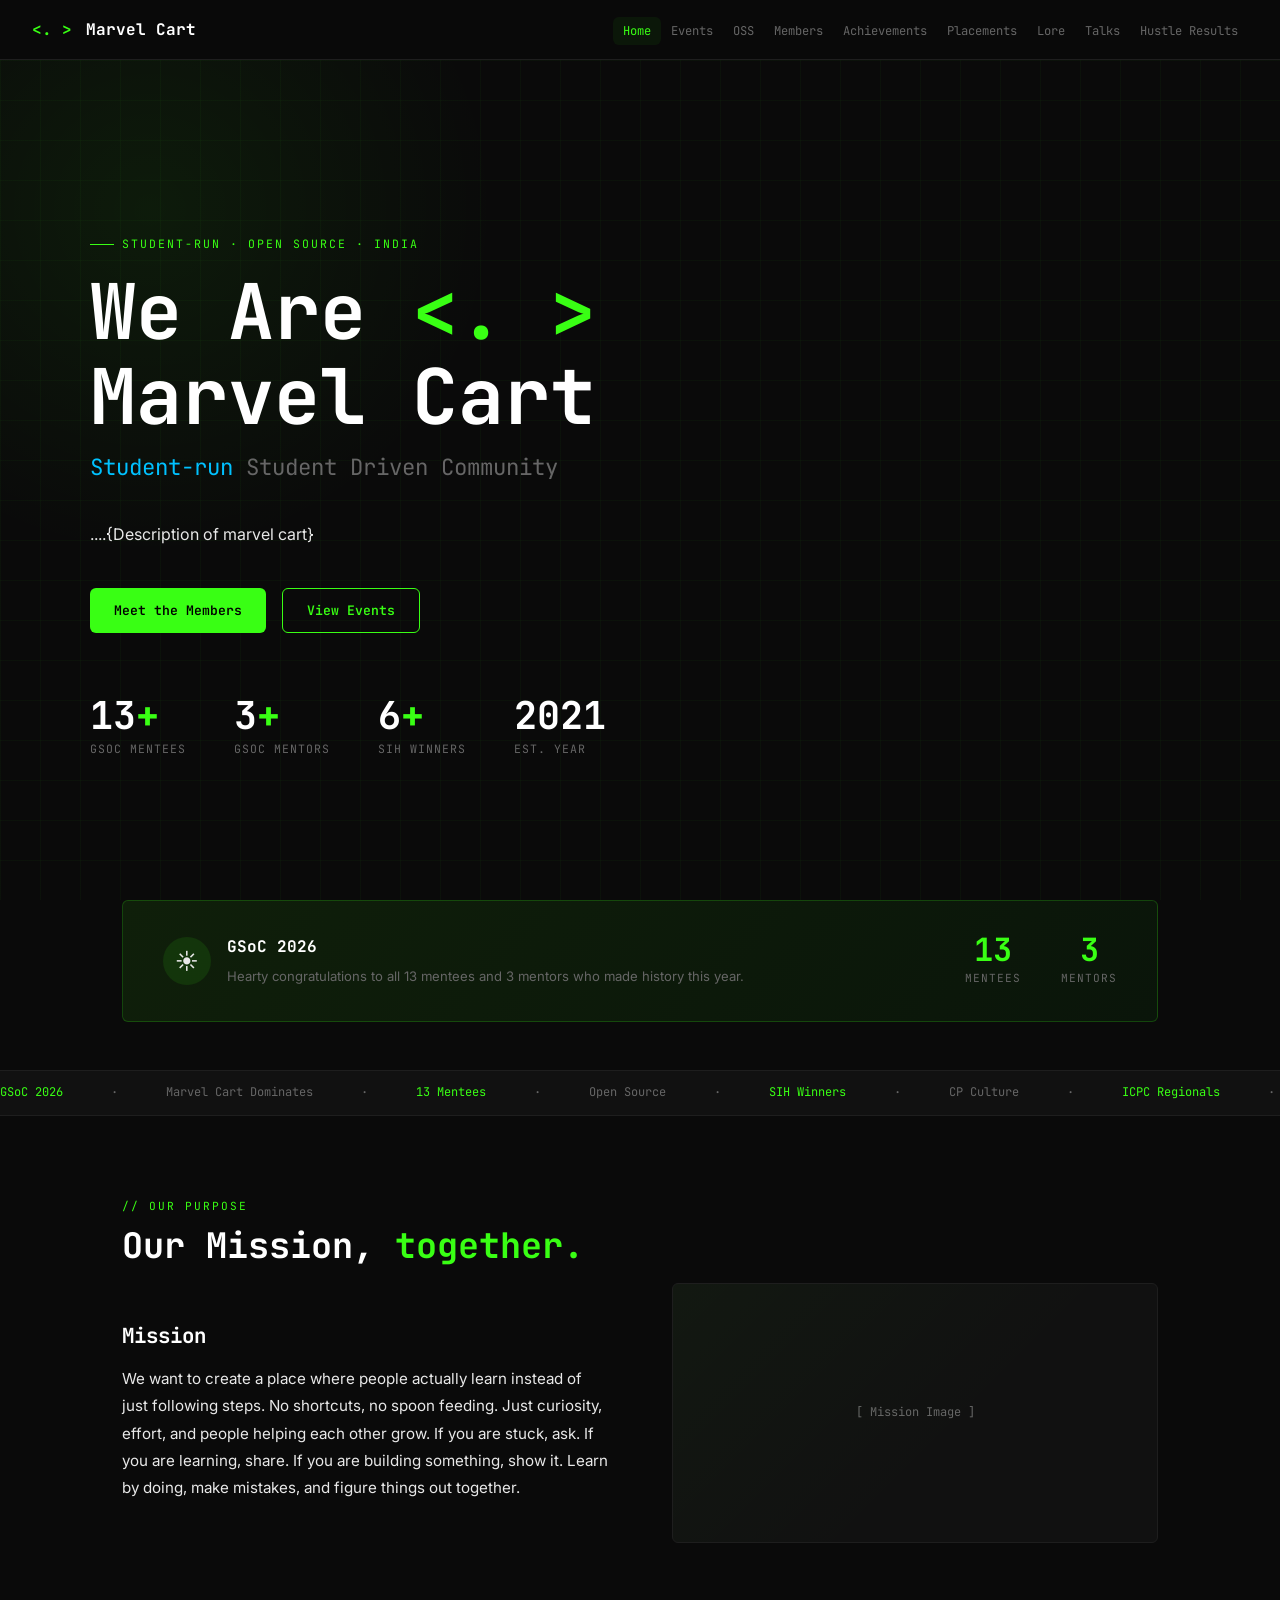
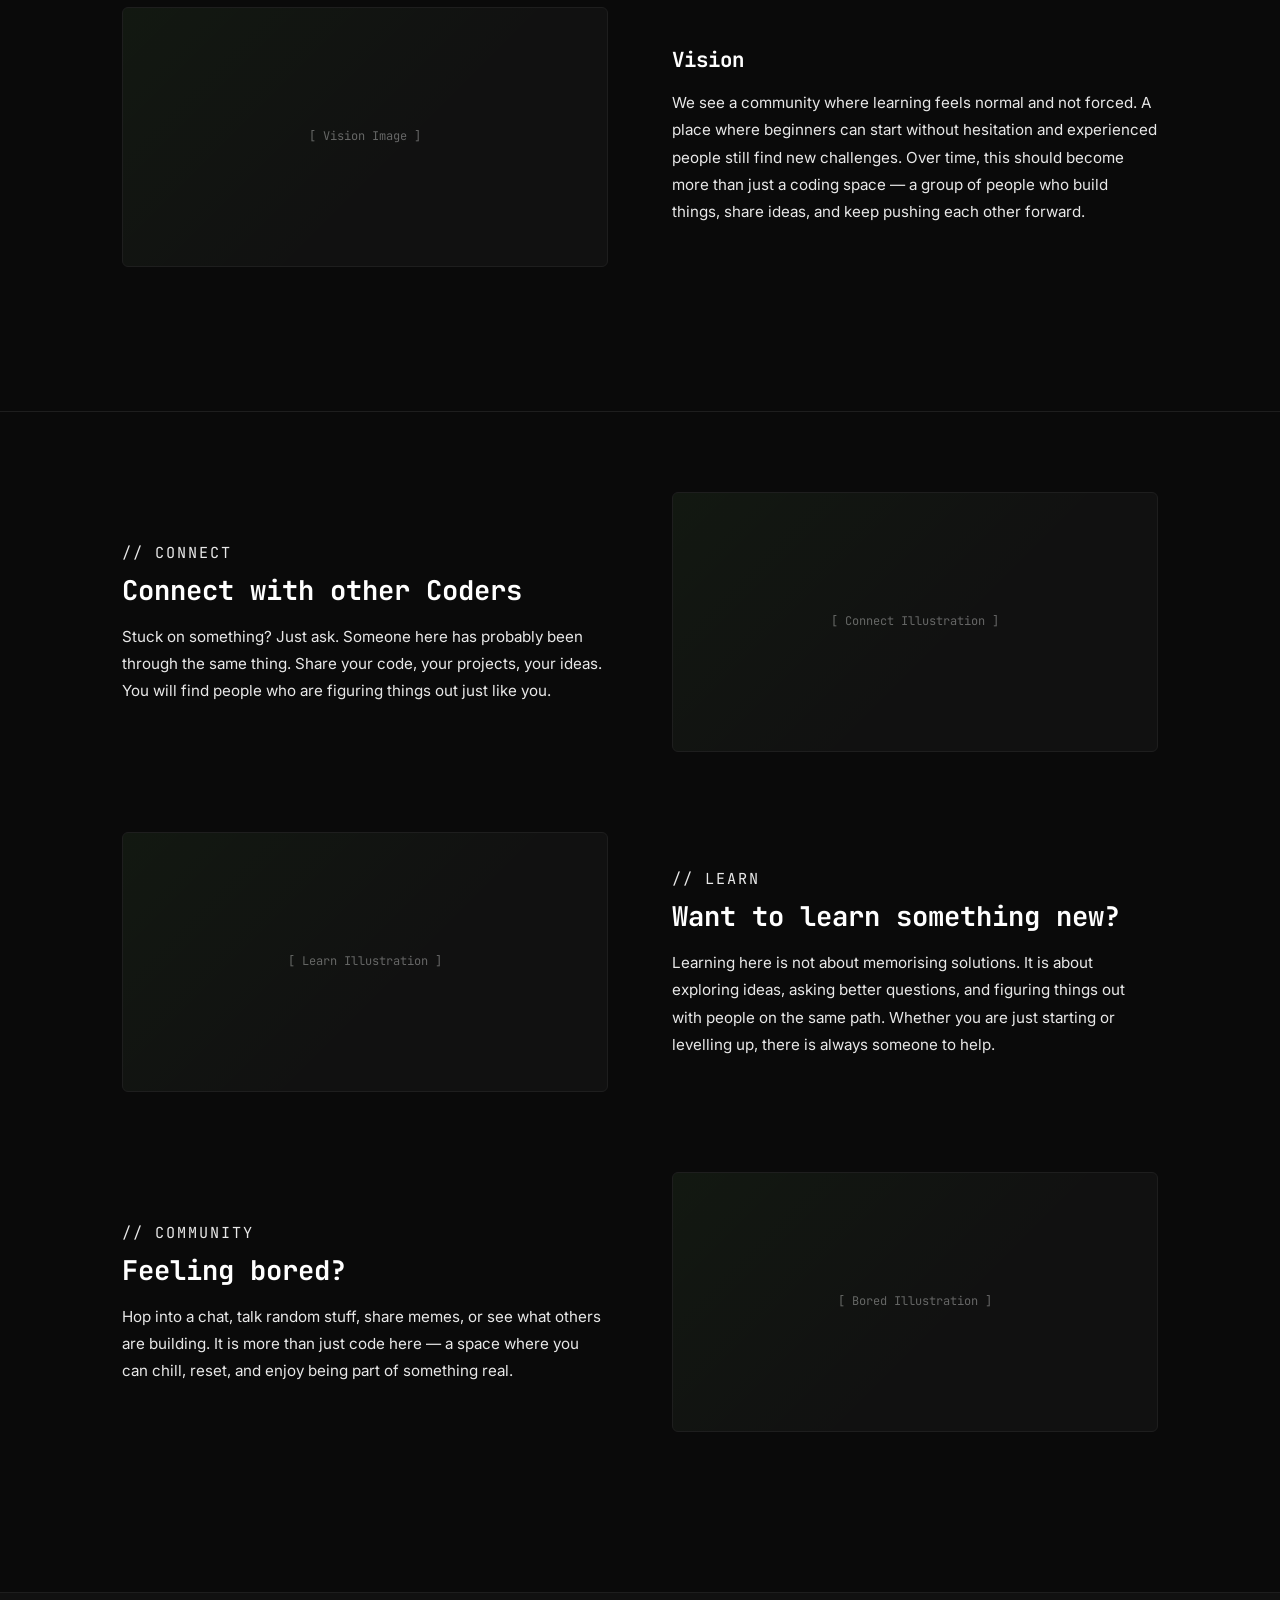
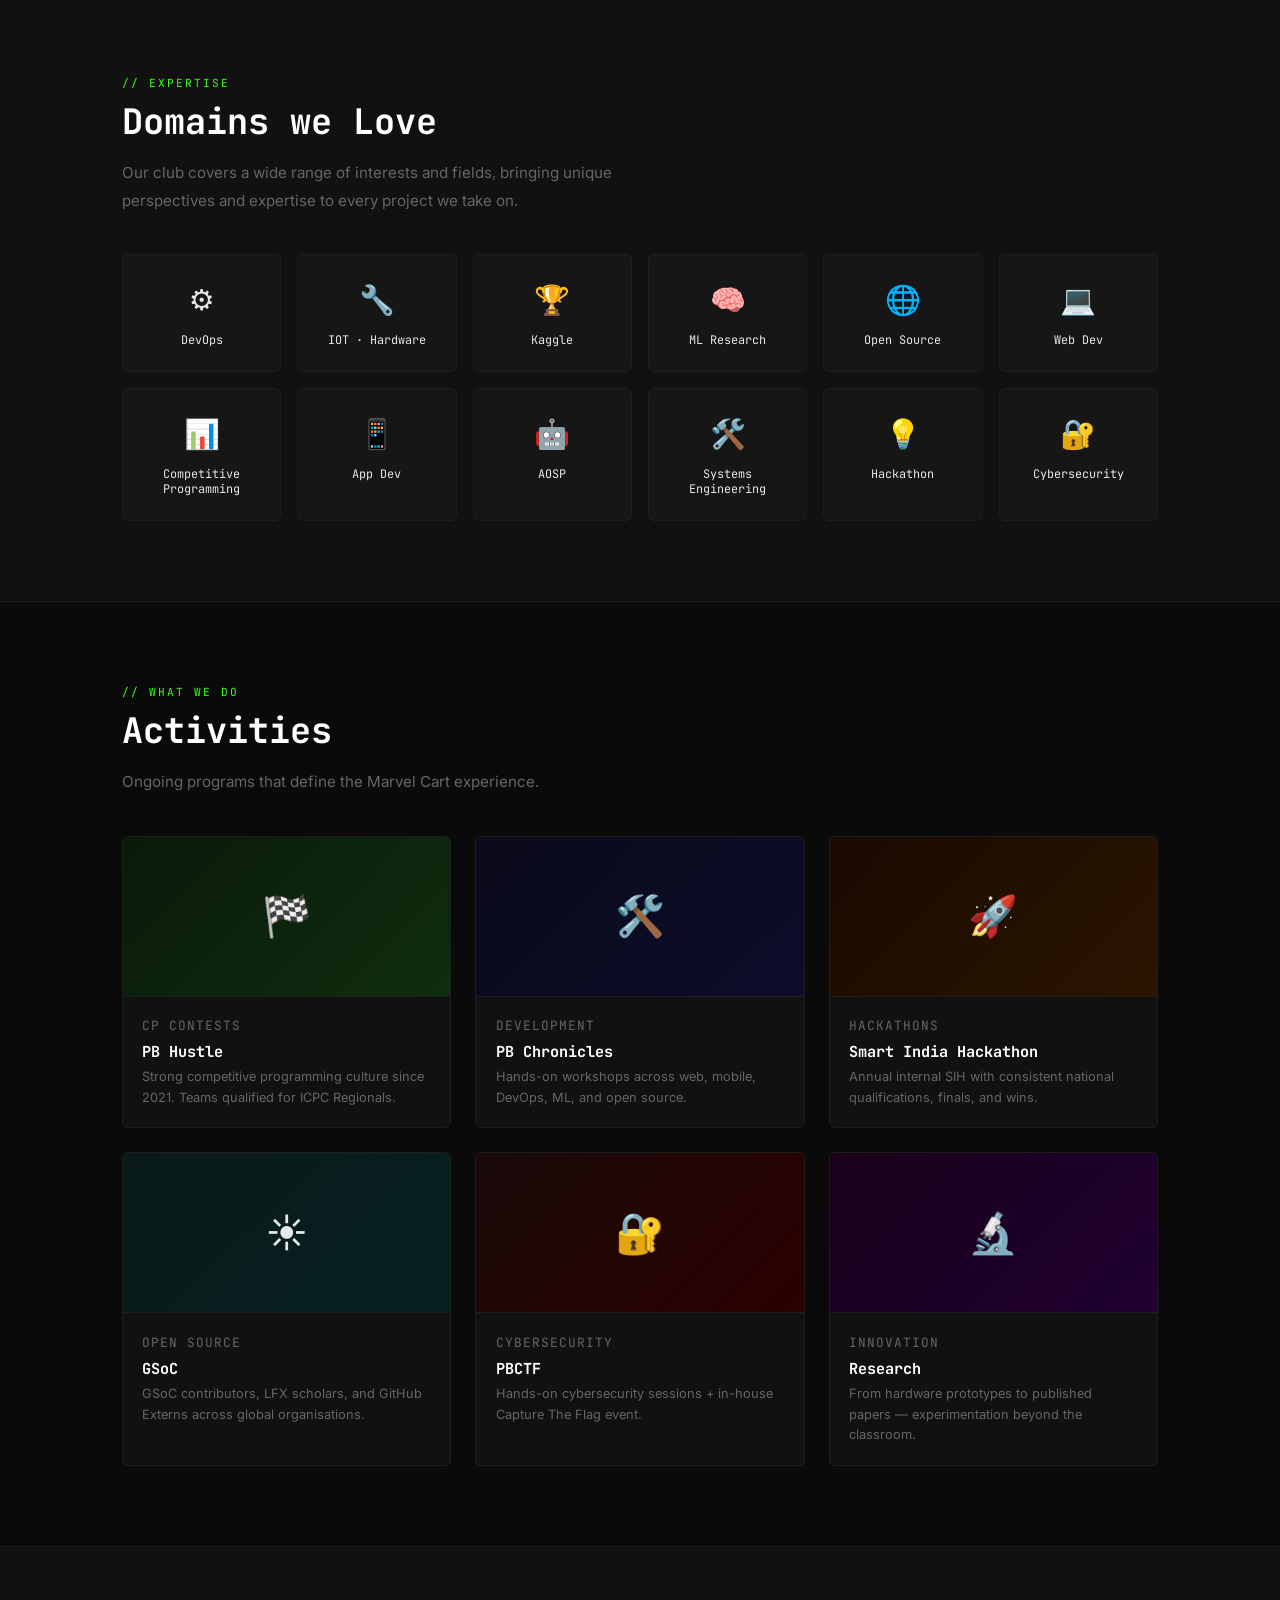
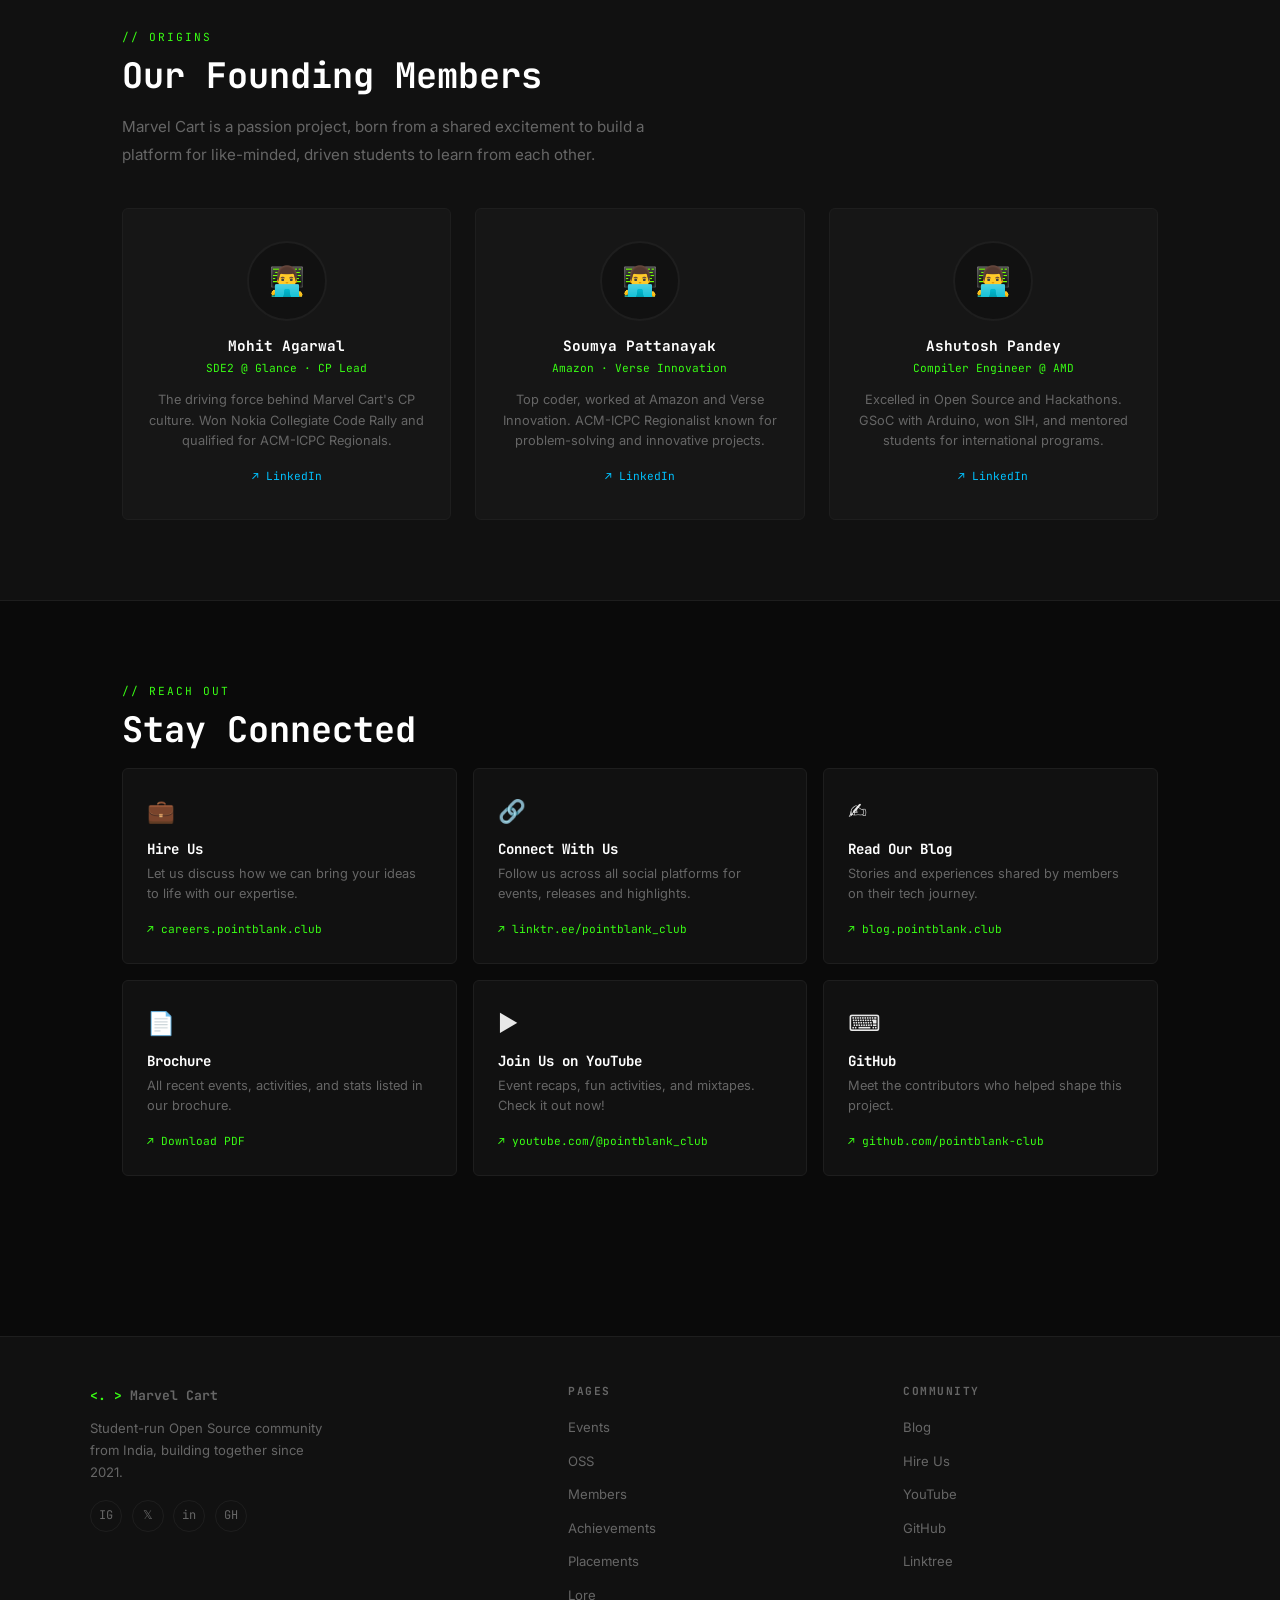
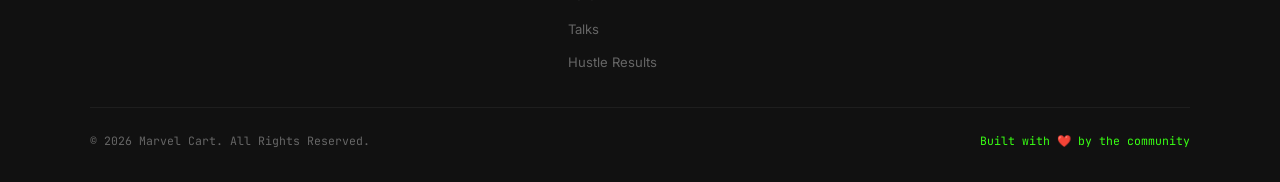
==== index.html @ 4d3090d5 "Add files via upload" ====
<!DOCTYPE html>
<html lang="en">
<head>
  <meta charset="UTF-8" />
  <meta name="viewport" content="width=device-width, initial-scale=1.0" />
  <title>Marvel Cart — Student-run Open Source Community from India</title>
  <meta name="description" content="Marvel Cart is a student-run Open Source community from India. We are a group of tech enthusiasts who love to learn and grow together." />

  <!-- Google Fonts: JetBrains Mono (display) + Inter (body) -->
  <link rel="preconnect" href="https://fonts.googleapis.com" />
  <link
    href="https://fonts.googleapis.com/css2?family=Inter:wght@400;500;600&family=JetBrains+Mono:wght@400;600;700&display=swap"
    rel="stylesheet"
  />

  <!-- Shared styles (tokens, reset, navbar, footer, utilities) -->
  <link rel="stylesheet" href="styles.css" />

  <!-- Page-specific styles (hero, domains, activities, etc.) -->
  <link rel="stylesheet" href="index.css" />
</head>
<body>

  <!-- =====================================================
       NAVBAR
       Sticky top bar. "active" class marks the current page.
       All other pages share this exact same navbar markup.
       ===================================================== -->
  <nav class="navbar">

    <!-- Logo: "<. > Marvel Cart" — bracket coloured by .bracket class -->
    <a href="index.html" class="logo">
      <span class="bracket">&lt;. &gt;</span>&nbsp;Marvel Cart
    </a>

    <!-- Hamburger toggle (visible on mobile only via CSS) -->
    <div class="hamburger" id="hamburger">
      <span></span>
      <span></span>
      <span></span>
    </div>

    <!-- Nav links — "active" on the current page link -->
    <ul class="nav-links" id="navLinks">
      <li><a href="index.html"        class="active">Home</a></li>
      <li><a href="events.html">Events</a></li>
      <li><a href="oss.html">OSS</a></li>
      <li><a href="members.html">Members</a></li>
      <li><a href="achievements.html">Achievements</a></li>
      <li><a href="placements.html">Placements</a></li>
      <li><a href="lore.html">Lore</a></li>
      <li><a href="talks.html">Talks</a></li>
      <li><a href="hustle.html">Hustle Results</a></li>
    </ul>

  </nav>


  <!-- =====================================================
       HERO SECTION
       Full-viewport opener. bg-grid + glow-spot classes
       apply the faint grid and radial glow from styles.css.
       ===================================================== -->
  <section class="hero bg-grid glow-spot">
    <div class="hero-inner">

      <!-- Eyebrow label (small text above the H1) -->
      <p class="hero-eyebrow">Student-run · Open Source · India</p>

      <!-- Main heading -->
      <h1>
        We Are <span class="bracket">&lt;. &gt;</span><br />
        Marvel Cart
      </h1>

      <!-- Subtitle line below the H1 -->
      <p class="hero-subtitle">
        <span class="text-accent2">Student-run</span> Student Driven Community
      </p>

      <!-- Short body copy -->
      <p class="hero-desc">
        ....{Description of marvel cart}
      </p>

      <!-- CTA buttons -->
      <div class="hero-cta">
        <a href="members.html" class="btn btn-primary">Meet the Members</a>
        <a href="events.html"  class="btn btn-outline">View Events</a>
      </div>

      <!-- Statistics strip at the bottom of the hero -->
      <div class="hero-stats">
        <div class="stat-item">
          <div class="stat-num">13<span>+</span></div>
          <div class="stat-label">GSoC Mentees</div>
        </div>
        <div class="stat-item">
          <div class="stat-num">3<span>+</span></div>
          <div class="stat-label">GSoC Mentors</div>
        </div>
        <div class="stat-item">
          <div class="stat-num">6<span>+</span></div>
          <div class="stat-label">SIH Winners</div>
        </div>
        <div class="stat-item">
          <div class="stat-num">2021</div>
          <div class="stat-label">Est. Year</div>
        </div>
      </div>

    </div>
  </section>


  <!-- =====================================================
       GSoC 2026 ANNOUNCEMENT BANNER
       ===================================================== -->
  <div class="container gsoc-wrap">
    <div class="gsoc-banner">
      <div class="gsoc-left">
        <div class="gsoc-icon">☀️</div>
        <div>
          <p class="gsoc-title">GSoC 2026</p>
          <p class="gsoc-sub">
            Hearty congratulations to all 13 mentees and 3 mentors who made history this year.
          </p>
        </div>
      </div>
      <div class="gsoc-nums">
        <div class="gsoc-num-item">
          <div class="gsoc-num">13</div>
          <div class="gsoc-nlabel">Mentees</div>
        </div>
        <div class="gsoc-num-item">
          <div class="gsoc-num">3</div>
          <div class="gsoc-nlabel">Mentors</div>
        </div>
      </div>
    </div>
  </div>


  <!-- =====================================================
       SCROLLING TICKER STRIP
       Items are duplicated so the CSS loop is seamless.
       ===================================================== -->
  <div class="ticker-wrap">
    <div class="ticker-inner">
      <span class="highlight">GSoC 2026</span> <span>·</span>
      <span>Marvel Cart Dominates</span> <span>·</span>
      <span class="highlight">13 Mentees</span> <span>·</span>
      <span>Open Source</span> <span>·</span>
      <span class="highlight">SIH Winners</span> <span>·</span>
      <span>CP Culture</span> <span>·</span>
      <span class="highlight">ICPC Regionals</span> <span>·</span>
      <span>Hackathons</span> <span>·</span>
      <!-- Duplicate for seamless loop -->
      <span class="highlight">GSoC 2026</span> <span>·</span>
      <span>Marvel Cart Dominates</span> <span>·</span>
      <span class="highlight">13 Mentees</span> <span>·</span>
      <span>Open Source</span> <span>·</span>
      <span class="highlight">SIH Winners</span> <span>·</span>
      <span>CP Culture</span> <span>·</span>
      <span class="highlight">ICPC Regionals</span> <span>·</span>
      <span>Hackathons</span>
    </div>
  </div>


  <!-- =====================================================
       MISSION & VISION SECTION
       Two rows: text + image placeholder, second row flipped.
       ===================================================== -->
  <section class="section">
    <div class="container">

      <p class="section-label">// our purpose</p>
      <h2 class="section-title">
        Our Mission, <span class="text-accent">together.</span>
      </h2>

      <!-- Row 1: text left / image right -->
      <div class="mission-grid">
        <div class="mission-text">
          <h3>Mission</h3>
          <p>
            We want to create a place where people actually learn instead of just following steps.
            No shortcuts, no spoon feeding. Just curiosity, effort, and people helping each other grow.
            If you are stuck, ask. If you are learning, share. If you are building something, show it.
            Learn by doing, make mistakes, and figure things out together.
          </p>
        </div>
        <div class="img-block">[ Mission Image ]</div>
      </div>

      <!-- Row 2: image left / text right -->
      <div class="mission-grid flip">
        <div class="mission-text">
          <h3>Vision</h3>
          <p>
            We see a community where learning feels normal and not forced. A place where beginners
            can start without hesitation and experienced people still find new challenges. Over time,
            this should become more than just a coding space — a group of people who build things,
            share ideas, and keep pushing each other forward.
          </p>
        </div>
        <div class="img-block">[ Vision Image ]</div>
      </div>

    </div>
  </section>

  <hr class="divider" />


  <!-- =====================================================
       FEATURE ROWS — Connect / Learn / Bored
       ===================================================== -->
  <section class="section">
    <div class="container">

      <!-- Feature 1 -->
      <div class="feature-row">
        <div class="feature-text">
          <p class="section-label">// connect</p>
          <h2>Connect with other Coders</h2>
          <p>
            Stuck on something? Just ask. Someone here has probably been through the same
            thing. Share your code, your projects, your ideas. You will find people who
            are figuring things out just like you.
          </p>
        </div>
        <div class="feature-img img-block">[ Connect Illustration ]</div>
      </div>

      <!-- Feature 2 (image on left) -->
      <div class="feature-row flip">
        <div class="feature-text">
          <p class="section-label">// learn</p>
          <h2>Want to learn something new?</h2>
          <p>
            Learning here is not about memorising solutions. It is about exploring ideas,
            asking better questions, and figuring things out with people on the same path.
            Whether you are just starting or levelling up, there is always someone to help.
          </p>
        </div>
        <div class="feature-img img-block">[ Learn Illustration ]</div>
      </div>

      <!-- Feature 3 -->
      <div class="feature-row">
        <div class="feature-text">
          <p class="section-label">// community</p>
          <h2>Feeling bored?</h2>
          <p>
            Hop into a chat, talk random stuff, share memes, or see what others are building.
            It is more than just code here — a space where you can chill, reset, and enjoy
            being part of something real.
          </p>
        </div>
        <div class="feature-img img-block">[ Bored Illustration ]</div>
      </div>

    </div>
  </section>


  <!-- =====================================================
       DOMAINS WE LOVE
       ===================================================== -->
  <section class="section domains-section">
    <div class="container">

      <p class="section-label">// expertise</p>
      <h2 class="section-title">Domains we Love</h2>
      <p class="section-desc">
        Our club covers a wide range of interests and fields, bringing unique perspectives
        and expertise to every project we take on.
      </p>

      <div class="domains-grid">
        <div class="domain-card"><div class="domain-icon">⚙️</div><div class="domain-name">DevOps</div></div>
        <div class="domain-card"><div class="domain-icon">🔧</div><div class="domain-name">IOT · Hardware</div></div>
        <div class="domain-card"><div class="domain-icon">🏆</div><div class="domain-name">Kaggle</div></div>
        <div class="domain-card"><div class="domain-icon">🧠</div><div class="domain-name">ML Research</div></div>
        <div class="domain-card"><div class="domain-icon">🌐</div><div class="domain-name">Open Source</div></div>
        <div class="domain-card"><div class="domain-icon">💻</div><div class="domain-name">Web Dev</div></div>
        <div class="domain-card"><div class="domain-icon">📊</div><div class="domain-name">Competitive Programming</div></div>
        <div class="domain-card"><div class="domain-icon">📱</div><div class="domain-name">App Dev</div></div>
        <div class="domain-card"><div class="domain-icon">🤖</div><div class="domain-name">AOSP</div></div>
        <div class="domain-card"><div class="domain-icon">🛠️</div><div class="domain-name">Systems Engineering</div></div>
        <div class="domain-card"><div class="domain-icon">💡</div><div class="domain-name">Hackathon</div></div>
        <div class="domain-card"><div class="domain-icon">🔐</div><div class="domain-name">Cybersecurity</div></div>
      </div>

    </div>
  </section>


  <!-- =====================================================
       ACTIVITIES SECTION
       ===================================================== -->
  <section class="section">
    <div class="container">

      <p class="section-label">// what we do</p>
      <h2 class="section-title">Activities</h2>
      <p class="section-desc">Ongoing programs that define the Marvel Cart experience.</p>

      <div class="activities-grid">

        <div class="activity-card">
          <div class="activity-thumb cp">🏁</div>
          <div class="activity-body">
            <p class="activity-tag">CP Contests</p>
            <h3>PB Hustle</h3>
            <p>Strong competitive programming culture since 2021. Teams qualified for ICPC Regionals.</p>
          </div>
        </div>

        <div class="activity-card">
          <div class="activity-thumb dev">🛠️</div>
          <div class="activity-body">
            <p class="activity-tag">Development</p>
            <h3>PB Chronicles</h3>
            <p>Hands-on workshops across web, mobile, DevOps, ML, and open source.</p>
          </div>
        </div>

        <div class="activity-card">
          <div class="activity-thumb hack">🚀</div>
          <div class="activity-body">
            <p class="activity-tag">Hackathons</p>
            <h3>Smart India Hackathon</h3>
            <p>Annual internal SIH with consistent national qualifications, finals, and wins.</p>
          </div>
        </div>

        <div class="activity-card">
          <div class="activity-thumb oss">☀️</div>
          <div class="activity-body">
            <p class="activity-tag">Open Source</p>
            <h3>GSoC</h3>
            <p>GSoC contributors, LFX scholars, and GitHub Externs across global organisations.</p>
          </div>
        </div>

        <div class="activity-card">
          <div class="activity-thumb cyber">🔐</div>
          <div class="activity-body">
            <p class="activity-tag">Cybersecurity</p>
            <h3>PBCTF</h3>
            <p>Hands-on cybersecurity sessions + in-house Capture The Flag event.</p>
          </div>
        </div>

        <div class="activity-card">
          <div class="activity-thumb research">🔬</div>
          <div class="activity-body">
            <p class="activity-tag">Innovation</p>
            <h3>Research</h3>
            <p>From hardware prototypes to published papers — experimentation beyond the classroom.</p>
          </div>
        </div>

      </div>
    </div>
  </section>


  <!-- =====================================================
       FOUNDING MEMBERS
       ===================================================== -->
  <section class="section founders-section">
    <div class="container">

      <p class="section-label">// origins</p>
      <h2 class="section-title">Our Founding Members</h2>
      <p class="section-desc">
        Marvel Cart is a passion project, born from a shared excitement to build a platform
        for like-minded, driven students to learn from each other.
      </p>

      <div class="founders-grid">

        <div class="founder-card">
          <div class="founder-avatar">👨‍💻</div>
          <h3>Mohit Agarwal</h3>
          <p class="founder-role">SDE2 @ Glance · CP Lead</p>
          <p class="founder-bio">
            The driving force behind Marvel Cart's CP culture. Won Nokia Collegiate Code Rally
            and qualified for ACM-ICPC Regionals.
          </p>
          <a href="https://linkedin.com/in/mohit-agarwal1" target="_blank" rel="noopener noreferrer" class="founder-linkedin">↗ LinkedIn</a>
        </div>

        <div class="founder-card">
          <div class="founder-avatar">👨‍💻</div>
          <h3>Soumya Pattanayak</h3>
          <p class="founder-role">Amazon · Verse Innovation</p>
          <p class="founder-bio">
            Top coder, worked at Amazon and Verse Innovation. ACM-ICPC Regionalist known
            for problem-solving and innovative projects.
          </p>
          <a href="https://linkedin.com/in/soumya713" target="_blank" rel="noopener noreferrer" class="founder-linkedin">↗ LinkedIn</a>
        </div>

        <div class="founder-card">
          <div class="founder-avatar">👨‍💻</div>
          <h3>Ashutosh Pandey</h3>
          <p class="founder-role">Compiler Engineer @ AMD</p>
          <p class="founder-bio">
            Excelled in Open Source and Hackathons. GSoC with Arduino, won SIH,
            and mentored students for international programs.
          </p>
          <a href="https://linkedin.com/in/ashupdsce" target="_blank" rel="noopener noreferrer" class="founder-linkedin">↗ LinkedIn</a>
        </div>

      </div>
    </div>
  </section>


  <!-- =====================================================
       STAY CONNECTED
       ===================================================== -->
  <section class="section">
    <div class="container">

      <p class="section-label">// reach out</p>
      <h2 class="section-title">Stay Connected</h2>

      <div class="connect-grid">

        <a href="https://careers.pointblank.club" target="_blank" rel="noopener noreferrer" class="connect-card">
          <div class="connect-icon">💼</div>
          <h3>Hire Us</h3>
          <p>Let us discuss how we can bring your ideas to life with our expertise.</p>
          <span class="connect-link">↗ careers.pointblank.club</span>
        </a>

        <a href="https://linktr.ee/pointblank_club" target="_blank" rel="noopener noreferrer" class="connect-card">
          <div class="connect-icon">🔗</div>
          <h3>Connect With Us</h3>
          <p>Follow us across all social platforms for events, releases and highlights.</p>
          <span class="connect-link">↗ linktr.ee/pointblank_club</span>
        </a>

        <a href="https://blog.pointblank.club" target="_blank" rel="noopener noreferrer" class="connect-card">
          <div class="connect-icon">✍️</div>
          <h3>Read Our Blog</h3>
          <p>Stories and experiences shared by members on their tech journey.</p>
          <span class="connect-link">↗ blog.pointblank.club</span>
        </a>

        <a href="#" class="connect-card">
          <div class="connect-icon">📄</div>
          <h3>Brochure</h3>
          <p>All recent events, activities, and stats listed in our brochure.</p>
          <span class="connect-link">↗ Download PDF</span>
        </a>

        <a href="https://youtube.com/@pointblank_club" target="_blank" rel="noopener noreferrer" class="connect-card">
          <div class="connect-icon">▶️</div>
          <h3>Join Us on YouTube</h3>
          <p>Event recaps, fun activities, and mixtapes. Check it out now!</p>
          <span class="connect-link">↗ youtube.com/@pointblank_club</span>
        </a>

        <a href="https://github.com/pointblank-club" target="_blank" rel="noopener noreferrer" class="connect-card">
          <div class="connect-icon">⌨️</div>
          <h3>GitHub</h3>
          <p>Meet the contributors who helped shape this project.</p>
          <span class="connect-link">↗ github.com/pointblank-club</span>
        </a>

      </div>
    </div>
  </section>


  <!-- =====================================================
       FOOTER
       ===================================================== -->
  <footer class="footer">
    <div class="footer-inner">

      <div class="footer-brand">
        <p class="footer-logo">
          <span class="bracket">&lt;. &gt;</span> Marvel Cart
        </p>
        <p>Student-run Open Source community from India, building together since 2021.</p>
        <div class="footer-social">
          <a href="https://instagram.com/pointblank_club_" target="_blank" rel="noopener noreferrer" title="Instagram">IG</a>
          <a href="https://x.com/pointblank_club"           target="_blank" rel="noopener noreferrer" title="X">𝕏</a>
          <a href="https://linkedin.com/company/pointblank-club" target="_blank" rel="noopener noreferrer" title="LinkedIn">in</a>
          <a href="https://github.com/pointblank-club"      target="_blank" rel="noopener noreferrer" title="GitHub">GH</a>
        </div>
      </div>

      <div class="footer-col">
        <h4>Pages</h4>
        <ul>
          <li><a href="events.html">Events</a></li>
          <li><a href="oss.html">OSS</a></li>
          <li><a href="members.html">Members</a></li>
          <li><a href="achievements.html">Achievements</a></li>
          <li><a href="placements.html">Placements</a></li>
          <li><a href="lore.html">Lore</a></li>
          <li><a href="talks.html">Talks</a></li>
          <li><a href="hustle.html">Hustle Results</a></li>
        </ul>
      </div>

      <div class="footer-col">
        <h4>Community</h4>
        <ul>
          <li><a href="https://blog.pointblank.club"         target="_blank" rel="noopener noreferrer">Blog</a></li>
          <li><a href="https://careers.pointblank.club"      target="_blank" rel="noopener noreferrer">Hire Us</a></li>
          <li><a href="https://youtube.com/@pointblank_club" target="_blank" rel="noopener noreferrer">YouTube</a></li>
          <li><a href="https://github.com/pointblank-club"   target="_blank" rel="noopener noreferrer">GitHub</a></li>
          <li><a href="https://linktr.ee/pointblank_club"    target="_blank" rel="noopener noreferrer">Linktree</a></li>
        </ul>
      </div>

    </div>

    <div class="footer-bottom">
      <span>© 2026 Marvel Cart. All Rights Reserved.</span>
      <span class="text-accent">Built with ❤️ by the community</span>
    </div>
  </footer>


  <!-- =====================================================
       JAVASCRIPT
       Shared script.js handles the hamburger menu toggle.
       (This page has no filters, so nothing else is needed.)
       ===================================================== -->
  <script src="script.js"></script>

</body>
</html>
---- styles.css ----
/* ============================================================
   POINT BLANK — styles.css
   Shared stylesheet used by every page on the site.
   Contains: tokens, reset, typography, navbar, footer,
             buttons, cards, tags, utilities
   ============================================================ */


/* ── 1. DESIGN TOKENS ────────────────────────────────────────
   All colours, fonts, and sizes live here as CSS variables.
   Change a value here and it updates across every page.
   ──────────────────────────────────────────────────────────── */
:root {
  /* Backgrounds */
  --bg:       #0a0a0a;   /* main page background          */
  --surface:  #111111;   /* card / section background     */
  --surface2: #161616;   /* deeper card bg (thumbnails)   */

  /* Borders */
  --border:   #1e1e1e;   /* default border colour         */

  /* Accent colours */
  --accent:   #39FF14;   /* electric green — primary cta  */
  --accent2:  #00c2ff;   /* cyan — secondary highlight    */

  /* Text */
  --text:     #e8e8e8;   /* body text                     */
  --muted:    #666666;   /* secondary / placeholder text  */
  --white:    #ffffff;   /* headings and strong labels    */

  /* Shape */
  --radius:   6px;       /* border-radius used everywhere */

  /* Fonts */
  --mono: 'JetBrains Mono', 'Fira Code', 'Courier New', monospace;
  --sans: 'Inter', 'Segoe UI', system-ui, sans-serif;
}


/* ── 2. RESET ────────────────────────────────────────────────
   Minimal reset: remove default margin/padding, fix box model
   ──────────────────────────────────────────────────────────── */
*,
*::before,
*::after {
  box-sizing: border-box;
  margin: 0;
  padding: 0;
}

html {
  scroll-behavior: smooth;
}

body {
  background:  var(--bg);
  color:       var(--text);
  font-family: var(--sans);
  font-size:   16px;
  line-height: 1.6;
  min-height:  100vh;
}

a {
  color: inherit;
  text-decoration: none;
}

img {
  max-width: 100%;
  display: block;
}

ul {
  list-style: none;
}


/* ── 3. TYPOGRAPHY ───────────────────────────────────────────
   Headings use the monospace font for the "code" aesthetic.
   Body stays readable with Inter.
   ──────────────────────────────────────────────────────────── */
h1, h2, h3, h4 {
  font-family: var(--mono);
  line-height: 1.2;
  color: var(--white);
}

h1 { font-size: clamp(2.2rem, 5vw, 4rem); }
h2 { font-size: clamp(1.4rem, 3vw, 2.2rem); }
h3 { font-size: 1.1rem; }
h4 { font-size: 0.9rem; }

p {
  line-height: 1.8;
  color: var(--text);
}

/* Coloured text helpers */
.text-accent  { color: var(--accent); }
.text-accent2 { color: var(--accent2); }
.text-muted   { color: var(--muted); }
.text-white   { color: var(--white); }

/* The green bracket symbol used in the logo and headings */
.bracket { color: var(--accent); }


/* ── 4. LAYOUT UTILITIES ─────────────────────────────────────
   .container  — max-width wrapper with horizontal padding
   .section    — vertical rhythm between sections
   ──────────────────────────────────────────────────────────── */
.container {
  max-width: 1100px;
  margin: 0 auto;
  padding: 0 2rem;
}

.section {
  padding: 5rem 0;
}

.divider {
  border: none;
  border-top: 1px solid var(--border);
}


/* ── 5. SECTION LABEL & TITLE BLOCK ─────────────────────────
   Used at the top of every content section:
     .section-label  — small ALL CAPS eyebrow (e.g. "// events")
     .section-title  — the main heading below it
     .section-desc   — optional subtitle paragraph
   ──────────────────────────────────────────────────────────── */
.section-label {
  font-family:    var(--mono);
  font-size:      0.7rem;
  text-transform: uppercase;
  letter-spacing: 2px;
  color:          var(--accent);
  margin-bottom:  0.5rem;
}

.section-title {
  font-family:   var(--mono);
  color:         var(--white);
  margin-bottom: 1rem;
}

.section-desc {
  color:         var(--muted);
  font-size:     0.95rem;
  max-width:     560px;
  margin-bottom: 2.5rem;
}


/* ── 6. NAVBAR ───────────────────────────────────────────────
   Sticky top bar with blur glass effect.
   Logo on the left, nav links on the right.
   Collapses to a hamburger on mobile.
   ──────────────────────────────────────────────────────────── */
.navbar {
  position:        sticky;
  top:             0;
  z-index:         100;
  background:      rgba(10, 10, 10, 0.93);
  backdrop-filter: blur(14px);
  border-bottom:   1px solid var(--border);
  padding:         0 2rem;
  display:         flex;
  align-items:     center;
  justify-content: space-between;
  height:          60px;
}

/* Logo: "<. > Point Blank" */
.navbar .logo {
  font-family:  var(--mono);
  font-size:    1rem;
  font-weight:  700;
  color:        var(--white);
  display:      flex;
  align-items:  center;
  gap:          4px;
  white-space:  nowrap;
}

/* Desktop nav links list */
.nav-links {
  display:     flex;
  gap:         0;
  flex-wrap:   wrap;
}

.nav-links a {
  font-family:   var(--mono);
  font-size:     0.76rem;
  color:         var(--muted);
  padding:       6px 10px;
  border-radius: var(--radius);
  transition:    color 0.2s, background 0.2s;
  white-space:   nowrap;
}

/* Hovered or current-page link */
.nav-links a:hover,
.nav-links a.active {
  color:      var(--accent);
  background: rgba(57, 255, 20, 0.06);
}

/* ── Hamburger icon (hidden on desktop) ── */
.hamburger {
  display:        none;
  flex-direction: column;
  gap:            5px;
  cursor:         pointer;
  padding:        4px;
}

.hamburger span {
  width:         22px;
  height:        2px;
  background:    var(--text);
  border-radius: 2px;
  transition:    all 0.3s;
}

/* Mobile: show hamburger, hide links until .open is toggled */
@media (max-width: 900px) {
  .hamburger {
    display: flex;
  }

  .nav-links {
    display:        none;
    flex-direction: column;
    position:       absolute;
    top:            60px;
    left:           0;
    right:          0;
    background:     var(--surface);
    border-bottom:  1px solid var(--border);
    padding:        1rem 2rem;
    gap:            0.2rem;
  }

  .nav-links.open {
    display: flex;
  }

  .nav-links a {
    padding:   8px 4px;
    font-size: 0.85rem;
  }
}


/* ── 7. BUTTONS ──────────────────────────────────────────────
   Two variants: filled (primary) and outlined.
   ──────────────────────────────────────────────────────────── */
.btn {
  display:       inline-flex;
  align-items:   center;
  gap:           8px;
  padding:       11px 24px;
  border-radius: var(--radius);
  font-family:   var(--mono);
  font-size:     0.82rem;
  font-weight:   600;
  cursor:        pointer;
  border:        none;
  transition:    all 0.2s;
  white-space:   nowrap;
}

/* Filled green button */
.btn-primary {
  background: var(--accent);
  color:      #000;
}

.btn-primary:hover {
  background: #55ff33;
  transform:  translateY(-1px);
}

/* Outlined green button */
.btn-outline {
  background: transparent;
  color:      var(--accent);
  border:     1px solid var(--accent);
}

.btn-outline:hover {
  background: rgba(57, 255, 20, 0.07);
}

/* Small variant used in banners */
.btn-sm {
  padding:   9px 20px;
  font-size: 0.78rem;
}


/* ── 8. TAGS / BADGES ────────────────────────────────────────
   Pill-shaped labels for categories and statuses.
   ──────────────────────────────────────────────────────────── */
.tag {
  display:       inline-block;
  background:    rgba(57, 255, 20, 0.08);
  color:         var(--accent);
  border:        1px solid rgba(57, 255, 20, 0.2);
  border-radius: 20px;
  font-size:     0.72rem;
  font-family:   var(--mono);
  padding:       2px 10px;
  white-space:   nowrap;
}

/* Blue/cyan variant */
.tag-blue {
  background:  rgba(0, 194, 255, 0.08);
  color:       var(--accent2);
  border-color: rgba(0, 194, 255, 0.2);
}

/* Purple variant */
.tag-purple {
  background:  rgba(167, 139, 250, 0.08);
  color:       #a78bfa;
  border-color: rgba(167, 139, 250, 0.2);
}

/* Orange variant */
.tag-orange {
  background:  rgba(251, 146, 60, 0.08);
  color:       #fb923c;
  border-color: rgba(251, 146, 60, 0.2);
}

/* Red variant */
.tag-red {
  background:  rgba(248, 113, 113, 0.08);
  color:       #f87171;
  border-color: rgba(248, 113, 113, 0.2);
}


/* ── 9. CARD ─────────────────────────────────────────────────
   Base card style — surface bg, border, subtle hover glow.
   Page-specific cards extend this with extra properties.
   ──────────────────────────────────────────────────────────── */
.card {
  background:    var(--surface);
  border:        1px solid var(--border);
  border-radius: var(--radius);
  padding:       1.5rem;
  transition:    border-color 0.2s, transform 0.2s;
}

.card:hover {
  border-color: rgba(57, 255, 20, 0.3);
}


/* ── 10. IMAGE PLACEHOLDER ───────────────────────────────────
   Used wherever real images would go.
   Replace background + content with an <img> tag in production.
   ──────────────────────────────────────────────────────────── */
.img-block {
  background:    var(--surface);
  border:        1px solid var(--border);
  border-radius: var(--radius);
  min-height:    260px;
  display:       flex;
  align-items:   center;
  justify-content: center;
  font-family:   var(--mono);
  font-size:     0.75rem;
  color:         var(--muted);
  position:      relative;
  overflow:      hidden;
}

/* Subtle green shimmer inside the placeholder */
.img-block::before {
  content:    '';
  position:   absolute;
  inset:      0;
  background: linear-gradient(135deg, rgba(57, 255, 20, 0.03) 0%, transparent 60%);
}


/* ── 11. PAGE HERO ───────────────────────────────────────────
   Inner-page banner (shorter than the homepage hero).
   Used on Events, OSS, Members, etc.
   ──────────────────────────────────────────────────────────── */
.page-hero {
  padding:       5rem 2rem 3rem;
  border-bottom: 1px solid var(--border);
  background:    var(--surface);
  position:      relative;
  overflow:      hidden;
}

/* Faint grid overlay — same as homepage hero */
.page-hero::before {
  content:          '';
  position:         absolute;
  inset:            0;
  background-image:
    linear-gradient(rgba(57, 255, 20, 0.02) 1px, transparent 1px),
    linear-gradient(90deg, rgba(57, 255, 20, 0.02) 1px, transparent 1px);
  background-size: 40px 40px;
}

.page-hero-inner {
  max-width: 1100px;
  margin:    0 auto;
  position:  relative;
  z-index:   1;
}

.page-hero h1 {
  font-family:   var(--mono);
  font-size:     clamp(2rem, 5vw, 3.2rem);
  color:         var(--white);
  margin-bottom: 0.6rem;
}

.page-hero p {
  color:     var(--muted);
  font-size: 1rem;
  max-width: 540px;
}


/* ── 12. FOOTER ──────────────────────────────────────────────
   Three-column grid: brand info, page links, community links.
   ──────────────────────────────────────────────────────────── */
.footer {
  background:  var(--surface);
  border-top:  1px solid var(--border);
  padding:     3rem 2rem 2rem;
  margin-top:  5rem;
}

.footer-inner {
  max-width:             1100px;
  margin:                0 auto;
  display:               grid;
  grid-template-columns: 1.5fr 1fr 1fr;
  gap:                   3rem;
}

/* Brand column */
.footer-logo {
  font-family:   var(--mono);
  font-size:     1rem;
  font-weight:   700;
  color:         var(--white);
  margin-bottom: 0.6rem;
}

.footer-brand p {
  color:     var(--muted);
  font-size: 0.82rem;
  max-width: 240px;
  line-height: 1.7;
}

/* Social icon row */
.footer-social {
  display:    flex;
  gap:        0.6rem;
  margin-top: 1rem;
}

.footer-social a {
  width:         32px;
  height:        32px;
  border:        1px solid var(--border);
  border-radius: 50%;
  display:       flex;
  align-items:   center;
  justify-content: center;
  color:         var(--muted);
  font-size:     0.75rem;
  font-family:   var(--mono);
  transition:    border-color 0.2s, color 0.2s;
}

.footer-social a:hover {
  border-color: var(--accent);
  color:        var(--accent);
}

/* Link columns */
.footer-col h4 {
  font-family:    var(--mono);
  font-size:      0.7rem;
  text-transform: uppercase;
  letter-spacing: 1.5px;
  color:          var(--muted);
  margin-bottom:  1rem;
}

.footer-col ul {
  display:        flex;
  flex-direction: column;
  gap:            0.5rem;
}

.footer-col a {
  font-size:  0.82rem;
  color:      var(--muted);
  transition: color 0.2s;
}

.footer-col a:hover {
  color: var(--accent);
}

/* Bottom copyright bar */
.footer-bottom {
  max-width:       1100px;
  margin:          2rem auto 0;
  border-top:      1px solid var(--border);
  padding-top:     1.5rem;
  display:         flex;
  justify-content: space-between;
  align-items:     center;
  font-family:     var(--mono);
  font-size:       0.72rem;
  color:           var(--muted);
}

@media (max-width: 768px) {
  .footer-inner {
    grid-template-columns: 1fr;
  }

  .footer-bottom {
    flex-direction: column;
    gap:            0.5rem;
    text-align:     center;
  }
}


/* ── 13. SCROLLING TICKER ────────────────────────────────────
   Marquee-style strip used between homepage sections.
   ──────────────────────────────────────────────────────────── */
.ticker-wrap {
  overflow:       hidden;
  border-top:     1px solid var(--border);
  border-bottom:  1px solid var(--border);
  padding:        0.8rem 0;
  background:     var(--surface);
}

.ticker-inner {
  display:     flex;
  gap:         3rem;
  width:       max-content;
  animation:   ticker-scroll 28s linear infinite;
  font-family: var(--mono);
  font-size:   0.75rem;
  color:       var(--muted);
}

.ticker-inner .highlight {
  color: var(--accent);
}

@keyframes ticker-scroll {
  0%   { transform: translateX(0); }
  100% { transform: translateX(-50%); }
}


/* ── 14. PULSING DOT ─────────────────────────────────────────
   Used in "UPCOMING" and "LIVE" badges.
   ──────────────────────────────────────────────────────────── */
.pulse-dot {
  display:       inline-block;
  width:         7px;
  height:        7px;
  border-radius: 50%;
  background:    var(--accent);
  animation:     pulse 1.5s infinite;
}

@keyframes pulse {
  0%, 100% { opacity: 1; }
  50%       { opacity: 0.25; }
}


/* ── 15. BACKGROUND GRID ─────────────────────────────────────
   Reusable faint green grid used on hero sections.
   Add class .bg-grid to any element to apply it.
   ──────────────────────────────────────────────────────────── */
.bg-grid {
  position: relative;
  overflow: hidden;
}

.bg-grid::before {
  content:          '';
  position:         absolute;
  inset:            0;
  background-image:
    linear-gradient(rgba(57, 255, 20, 0.03) 1px, transparent 1px),
    linear-gradient(90deg, rgba(57, 255, 20, 0.03) 1px, transparent 1px);
  background-size:  40px 40px;
  pointer-events:   none;
  z-index:          0;
}

/* Ensure children sit above the grid overlay */
.bg-grid > * {
  position: relative;
  z-index:  1;
}


/* ── 16. GREEN GLOW SPOT ─────────────────────────────────────
   Large radial glow, used top-left on the homepage hero.
   Add .glow-spot to the same element as .bg-grid.
   ──────────────────────────────────────────────────────────── */
.bg-grid.glow-spot::after {
  content:       '';
  position:      absolute;
  top:           -200px;
  left:          -200px;
  width:         700px;
  height:        700px;
  background:    radial-gradient(circle, rgba(57, 255, 20, 0.07) 0%, transparent 70%);
  pointer-events: none;
  z-index:       0;
}
---- index.css ----
/* ============================================================
   POINT BLANK — index.css
   Page-specific styles for index.html (Homepage).
   Depends on styles.css being loaded first.

   Sections covered:
     1.  Hero
     2.  GSoC Banner
     3.  Ticker (defined in styles.css, no extra rules needed)
     4.  Mission & Vision
     5.  Feature Rows (Connect / Learn / Bored)
     6.  Domains Grid
     7.  Activities Grid
     8.  Founding Members
     9.  Stay Connected Cards
   ============================================================ */


/* ── 1. HERO ─────────────────────────────────────────────────
   Full-viewport section. Grid overlay and glow come from
   styles.css via .bg-grid and .glow-spot classes.
   ──────────────────────────────────────────────────────────── */
.hero {
  min-height: calc(100vh - 60px); /* 60px = navbar height */
  display:         flex;
  flex-direction:  column;
  justify-content: center;
  padding:         6rem 2rem 4rem;
}

.hero-inner {
  max-width: 1100px;
  margin:    0 auto;
  width:     100%;
}

/* Small eyebrow line above the main heading */
.hero-eyebrow {
  font-family:    var(--mono);
  font-size:      0.72rem;
  text-transform: uppercase;
  letter-spacing: 2px;
  color:          var(--accent);
  margin-bottom:  1rem;
  display:        flex;
  align-items:    center;
  gap:            8px;
}

/* Short horizontal rule before the eyebrow text */
.hero-eyebrow::before {
  content:    '';
  width:      24px;
  height:     1px;
  background: var(--accent);
  flex-shrink: 0;
}

/* Main hero heading */
.hero h1 {
  font-family:   var(--mono);
  font-size:     clamp(2.6rem, 6vw, 5rem);
  line-height:   1.1;
  margin-bottom: 0.5rem;
}

/* "Student-run Open Source Community from India" */
.hero-subtitle {
  font-family:   var(--mono);
  font-size:     clamp(1rem, 2.5vw, 1.4rem);
  color:         var(--muted);
  margin-bottom: 2rem;
}

/* Body copy under the subtitle */
.hero-desc {
  max-width:     560px;
  font-size:     1rem;
  line-height:   1.8;
  color:         var(--text);
  margin-bottom: 2.5rem;
}

/* Row of CTA buttons */
.hero-cta {
  display:   flex;
  gap:       1rem;
  flex-wrap: wrap;
}

/* Stats strip at the bottom of the hero */
.hero-stats {
  display:    flex;
  gap:        3rem;
  margin-top: 4rem;
  flex-wrap:  wrap;
}

.stat-item {
  font-family: var(--mono);
}

.stat-num {
  font-size:   2.4rem;
  font-weight: 700;
  color:       var(--white);
  line-height: 1;
}

/* The "+" or unit after the number */
.stat-num span {
  color: var(--accent);
}

.stat-label {
  font-size:      0.72rem;
  text-transform: uppercase;
  letter-spacing: 1px;
  color:          var(--muted);
  margin-top:     4px;
}

@media (max-width: 600px) {
  .hero-stats {
    gap: 2rem;
  }

  .stat-num {
    font-size: 1.8rem;
  }
}


/* ── 2. GSoC BANNER ──────────────────────────────────────────
   Highlighted strip below the hero announcing GSoC results.
   ──────────────────────────────────────────────────────────── */
.gsoc-wrap {
  padding-bottom: 3rem;
}

.gsoc-banner {
  background:    linear-gradient(135deg, #0f1f0a 0%, #0a150a 100%);
  border:        1px solid rgba(57, 255, 20, 0.2);
  border-radius: var(--radius);
  padding:       2rem 2.5rem;
  display:       flex;
  align-items:   center;
  justify-content: space-between;
  gap:           2rem;
  flex-wrap:     wrap;
}

/* Left side: icon + text */
.gsoc-left {
  display:     flex;
  align-items: center;
  gap:         1rem;
}

/* Round icon circle */
.gsoc-icon {
  width:           48px;
  height:          48px;
  background:      rgba(57, 255, 20, 0.1);
  border-radius:   50%;
  display:         flex;
  align-items:     center;
  justify-content: center;
  font-size:       1.4rem;
  flex-shrink:     0;
}

.gsoc-title {
  font-family:   var(--mono);
  font-size:     1rem;
  font-weight:   700;
  color:         var(--white);
  margin-bottom: 0.2rem;
}

.gsoc-sub {
  font-size: 0.82rem;
  color:     var(--muted);
}

/* Right side: stat numbers */
.gsoc-nums {
  display: flex;
  gap:     2.5rem;
}

.gsoc-num-item {
  text-align:  center;
  font-family: var(--mono);
}

.gsoc-num {
  font-size:   2rem;
  font-weight: 700;
  color:       var(--accent);
  line-height: 1;
}

.gsoc-nlabel {
  font-size:      0.7rem;
  text-transform: uppercase;
  letter-spacing: 1px;
  color:          var(--muted);
  margin-top:     4px;
}

@media (max-width: 600px) {
  .gsoc-banner {
    flex-direction: column;
    align-items:    flex-start;
  }
}


/* ── 3. MISSION & VISION ─────────────────────────────────────
   Two rows, each split into text + image placeholder.
   Second row flips the order (image left, text right).
   ──────────────────────────────────────────────────────────── */
.mission-grid {
  display:         grid;
  grid-template-columns: 1fr 1fr;
  gap:             4rem;
  align-items:     center;
  margin-bottom:   4rem;
}

/* Flip layout: swap the visual order of the two columns */
.mission-grid.flip {
  direction: rtl; /* flips column order */
}

/* Reset direction for the children so text stays LTR */
.mission-grid.flip > * {
  direction: ltr;
}

.mission-text h3 {
  font-family:   var(--mono);
  font-size:     1.3rem;
  color:         var(--white);
  margin-bottom: 1rem;
}

.mission-text p {
  font-size:   0.95rem;
  line-height: 1.8;
  color:       var(--text);
}

@media (max-width: 768px) {
  .mission-grid,
  .mission-grid.flip {
    grid-template-columns: 1fr;
    direction:             ltr;
    gap:                   2rem;
  }
}


/* ── 4. FEATURE ROWS (Connect / Learn / Bored) ───────────────
   Alternating two-column rows: text one side, image the other.
   .flip moves the image to the left column.
   ──────────────────────────────────────────────────────────── */
.feature-row {
  display:         grid;
  grid-template-columns: 1fr 1fr;
  gap:             4rem;
  align-items:     center;
  margin-bottom:   5rem;
}

/* Move the .feature-img before the text visually */
.feature-row.flip .feature-img {
  order: -1;
}

.feature-text h2 {
  font-family:   var(--mono);
  font-size:     clamp(1.3rem, 2.5vw, 1.7rem);
  color:         var(--white);
  margin-bottom: 1rem;
}

.feature-text p {
  font-size:   0.95rem;
  line-height: 1.8;
  color:       var(--text);
}

@media (max-width: 768px) {
  .feature-row {
    grid-template-columns: 1fr;
    gap:                   2rem;
  }

  /* Always show image above text on mobile */
  .feature-row .feature-img,
  .feature-row.flip .feature-img {
    order: -1;
  }
}


/* ── 5. DOMAINS GRID ─────────────────────────────────────────
   Responsive auto-fill grid of domain cards.
   Each card shows an emoji icon + domain name.
   ──────────────────────────────────────────────────────────── */
.domains-section {
  background:  var(--surface);
  border-top:    1px solid var(--border);
  border-bottom: 1px solid var(--border);
}

.domains-grid {
  display:               grid;
  grid-template-columns: repeat(auto-fill, minmax(150px, 1fr));
  gap:                   1rem;
}

.domain-card {
  background:    var(--surface2);
  border:        1px solid var(--border);
  border-radius: var(--radius);
  padding:       1.4rem 1rem;
  text-align:    center;
  cursor:        default;
  transition:    border-color 0.2s, transform 0.2s;
}

.domain-card:hover {
  border-color: rgba(57, 255, 20, 0.3);
  transform:    translateY(-3px);
}

.domain-icon {
  font-size:     1.8rem;
  margin-bottom: 0.6rem;
}

.domain-name {
  font-family: var(--mono);
  font-size:   0.74rem;
  color:       var(--text);
  line-height: 1.3;
}


/* ── 6. ACTIVITIES GRID ──────────────────────────────────────
   6-card grid of club activities.
   Each card has a coloured thumbnail area + text body.
   ──────────────────────────────────────────────────────────── */
.activities-grid {
  display:               grid;
  grid-template-columns: repeat(3, 1fr);
  gap:                   1.5rem;
}

.activity-card {
  background:    var(--surface);
  border:        1px solid var(--border);
  border-radius: var(--radius);
  overflow:      hidden;
  transition:    border-color 0.2s, transform 0.2s;
}

.activity-card:hover {
  border-color: rgba(57, 255, 20, 0.3);
  transform:    translateY(-3px);
}

/* Coloured emoji thumbnail at the top of each card */
.activity-thumb {
  height:          160px;
  background:      var(--surface2);
  border-bottom:   1px solid var(--border);
  display:         flex;
  align-items:     center;
  justify-content: center;
  font-size:       2.5rem;
}

/* Specific background tints per activity type */
.activity-thumb.cp     { background: linear-gradient(135deg, #0a1a0a, #0f2d0f); }
.activity-thumb.dev    { background: linear-gradient(135deg, #0a0a1a, #0d0d2b); }
.activity-thumb.hack   { background: linear-gradient(135deg, #1a0a00, #2b1500); }
.activity-thumb.oss    { background: linear-gradient(135deg, #0a1a1a, #062020); }
.activity-thumb.cyber  { background: linear-gradient(135deg, #1a0a0a, #2b0000); }
.activity-thumb.research { background: linear-gradient(135deg, #1a001a, #1f0030); }

.activity-body {
  padding: 1.2rem;
}

/* Small category label above the card title */
.activity-tag {
  font-family:    var(--mono);
  font-size:      0.65rem;
  text-transform: uppercase;
  letter-spacing: 1px;
  color:          var(--accent);
  margin-bottom:  0.4rem;
}

.activity-body h3 {
  font-size:     0.95rem;
  margin-bottom: 0.4rem;
}

.activity-body p {
  font-size:   0.8rem;
  color:       var(--muted);
  line-height: 1.6;
}

@media (max-width: 768px) {
  .activities-grid {
    grid-template-columns: 1fr;
  }
}

@media (max-width: 1000px) and (min-width: 769px) {
  .activities-grid {
    grid-template-columns: 1fr 1fr;
  }
}


/* ── 7. FOUNDING MEMBERS ─────────────────────────────────────
   3-column grid of founder profile cards.
   ──────────────────────────────────────────────────────────── */
.founders-section {
  background:    var(--surface);
  border-top:    1px solid var(--border);
  border-bottom: 1px solid var(--border);
}

.founders-grid {
  display:               grid;
  grid-template-columns: repeat(3, 1fr);
  gap:                   1.5rem;
}

.founder-card {
  background:    var(--surface2);
  border:        1px solid var(--border);
  border-radius: var(--radius);
  padding:       2rem 1.5rem;
  text-align:    center;
  transition:    border-color 0.2s;
}

.founder-card:hover {
  border-color: rgba(57, 255, 20, 0.3);
}

/* Round avatar circle */
.founder-avatar {
  width:           80px;
  height:          80px;
  border-radius:   50%;
  background:      var(--surface);
  border:          2px solid var(--border);
  margin:          0 auto 1rem;
  display:         flex;
  align-items:     center;
  justify-content: center;
  font-size:       1.8rem;
  overflow:        hidden;
}

.founder-card h3 {
  font-size:     0.9rem;
  margin-bottom: 0.25rem;
}

/* Job title / role label */
.founder-role {
  font-family:   var(--mono);
  font-size:     0.7rem;
  color:         var(--accent);
  margin-bottom: 0.75rem;
}

.founder-bio {
  font-size:   0.8rem;
  color:       var(--muted);
  line-height: 1.6;
}

/* LinkedIn arrow link */
.founder-linkedin {
  display:     inline-flex;
  align-items: center;
  gap:         4px;
  font-family: var(--mono);
  font-size:   0.7rem;
  color:       var(--accent2);
  margin-top:  1rem;
}

.founder-linkedin:hover {
  text-decoration: underline;
}

@media (max-width: 768px) {
  .founders-grid {
    grid-template-columns: 1fr;
  }
}

@media (max-width: 1000px) and (min-width: 769px) {
  .founders-grid {
    grid-template-columns: 1fr 1fr;
  }
}


/* ── 8. STAY CONNECTED CARDS ─────────────────────────────────
   6-card grid of outbound links: Hire Us, Social, Blog, etc.
   ──────────────────────────────────────────────────────────── */
.connect-grid {
  display:               grid;
  grid-template-columns: repeat(3, 1fr);
  gap:                   1rem;
}

.connect-card {
  background:    var(--surface);
  border:        1px solid var(--border);
  border-radius: var(--radius);
  padding:       1.5rem;
  transition:    border-color 0.2s, transform 0.2s;
  display:       flex;
  flex-direction: column;
}

.connect-card:hover {
  border-color: rgba(57, 255, 20, 0.3);
  transform:    translateY(-2px);
}

.connect-icon {
  font-size:     1.4rem;
  margin-bottom: 0.75rem;
}

.connect-card h3 {
  font-size:     0.88rem;
  margin-bottom: 0.4rem;
}

.connect-card p {
  font-size:   0.8rem;
  color:       var(--muted);
  line-height: 1.6;
  flex:        1; /* push the link to the bottom */
}

/* Arrow link at the bottom of the card */
.connect-link {
  font-family:   var(--mono);
  font-size:     0.7rem;
  color:         var(--accent);
  margin-top:    1rem;
  display:       inline-block;
  transition:    color 0.2s;
}

.connect-link:hover {
  color: #55ff33;
}

@media (max-width: 768px) {
  .connect-grid {
    grid-template-columns: 1fr;
  }
}

@media (max-width: 1000px) and (min-width: 769px) {
  .connect-grid {
    grid-template-columns: 1fr 1fr;
  }
}
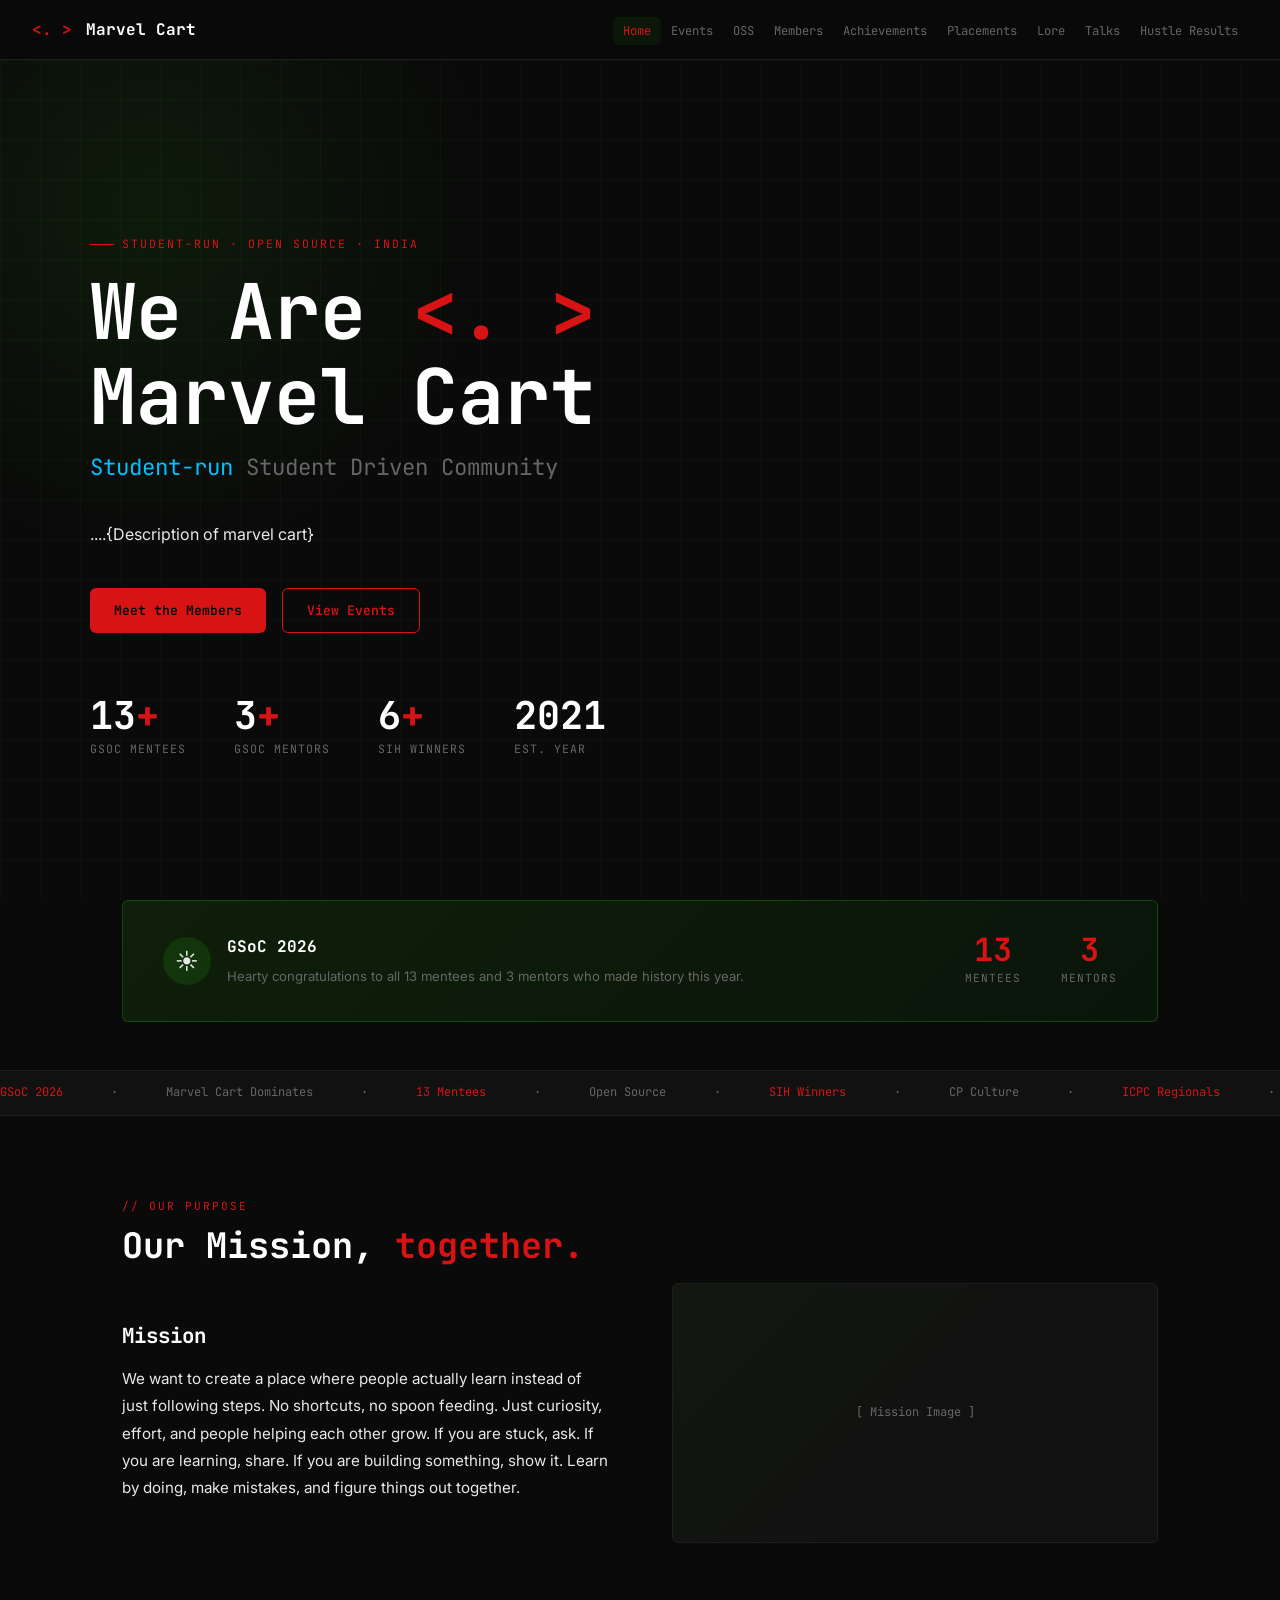
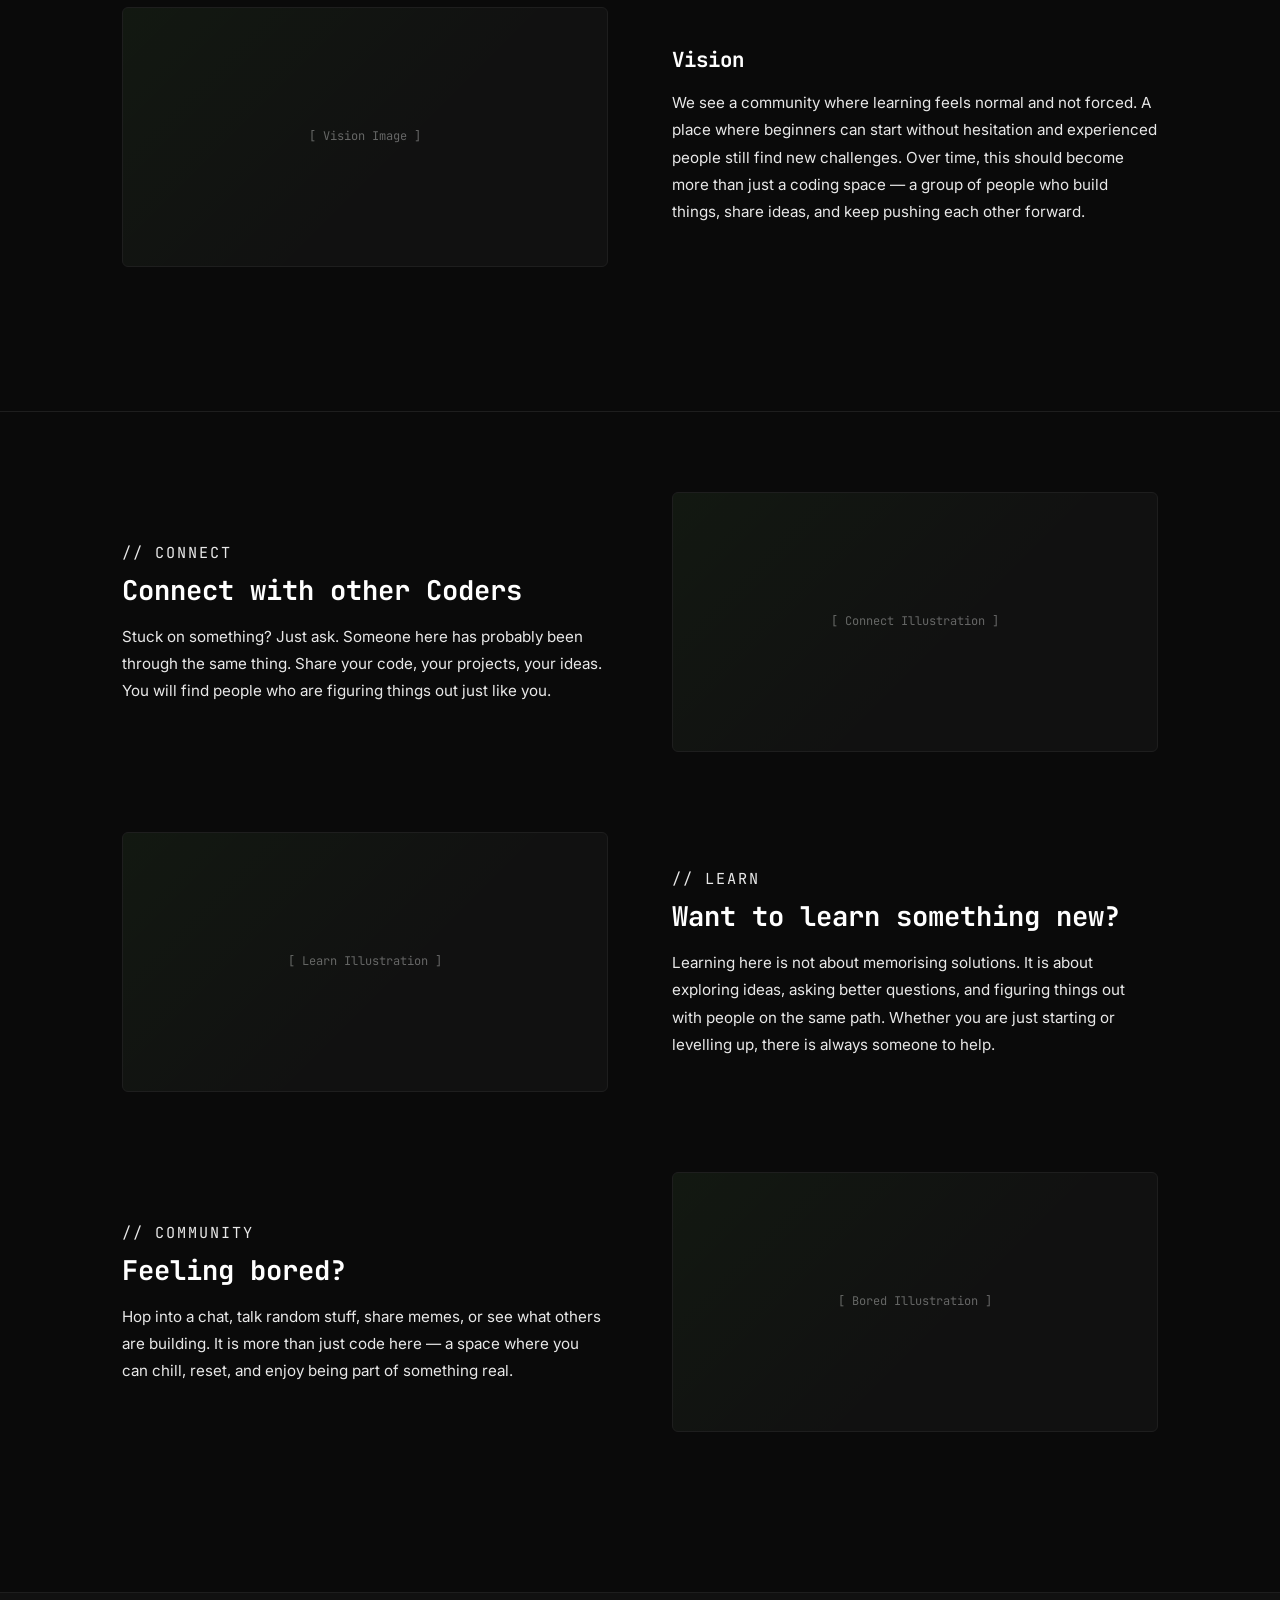
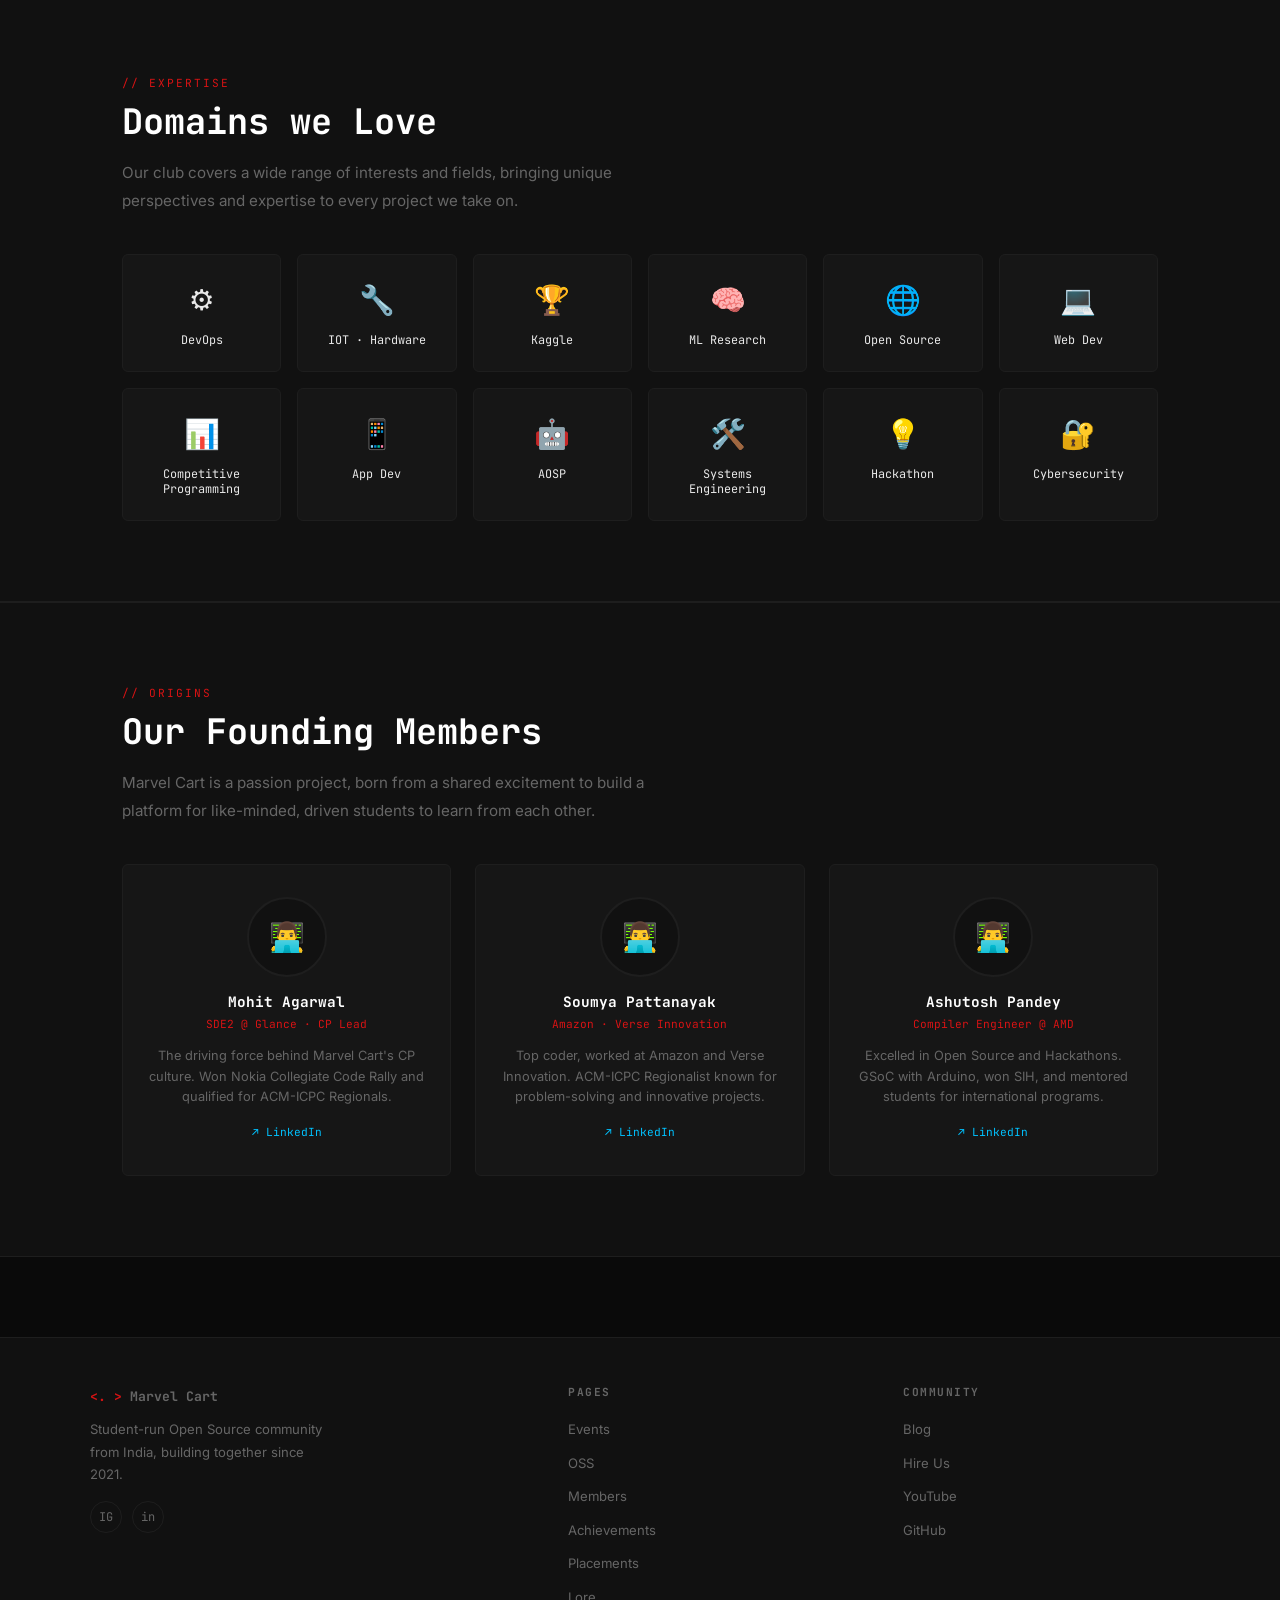
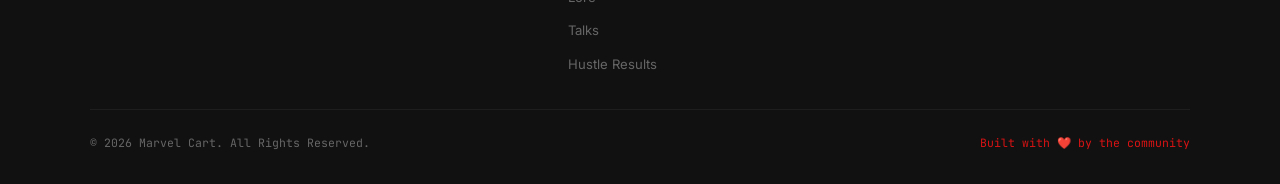
==== commit cc32f839: "updated" ====
--- a/index.html
+++ b/index.html
@@ -301,7 +301,7 @@
   <!-- =====================================================
        ACTIVITIES SECTION
        ===================================================== -->
-  <section class="section">
+  <!-- <section class="section">
     <div class="container">
 
       <p class="section-label">// what we do</p>
@@ -367,7 +367,7 @@
       </div>
     </div>
   </section>
-
+ -->
 
   <!-- =====================================================
        FOUNDING MEMBERS
@@ -425,7 +425,7 @@
   <!-- =====================================================
        STAY CONNECTED
        ===================================================== -->
-  <section class="section">
+  <!-- <section class="section">
     <div class="container">
 
       <p class="section-label">// reach out</p>
@@ -477,7 +477,7 @@
 
       </div>
     </div>
-  </section>
+  </section> -->
 
 
   <!-- =====================================================
@@ -492,10 +492,10 @@
         </p>
         <p>Student-run Open Source community from India, building together since 2021.</p>
         <div class="footer-social">
-          <a href="https://instagram.com/pointblank_club_" target="_blank" rel="noopener noreferrer" title="Instagram">IG</a>
-          <a href="https://x.com/pointblank_club"           target="_blank" rel="noopener noreferrer" title="X">𝕏</a>
-          <a href="https://linkedin.com/company/pointblank-club" target="_blank" rel="noopener noreferrer" title="LinkedIn">in</a>
-          <a href="https://github.com/pointblank-club"      target="_blank" rel="noopener noreferrer" title="GitHub">GH</a>
+          <a href="https://instagram.com/marvelcart.jecrc" target="_blank" rel="noopener noreferrer" title="Instagram">IG</a>
+          <!-- <a href="https://x.com/pointblank_club"           target="_blank" rel="noopener noreferrer" title="X">𝕏</a> -->
+          <a href="https://www.linkedin.com/company/marvel-cart" target="_blank" rel="noopener noreferrer" title="LinkedIn">in</a>
+          <!-- <a href="https://github.com/pointblank-club"      target="_blank" rel="noopener noreferrer" title="GitHub">GH</a> -->
         </div>
       </div>
 
@@ -520,7 +520,6 @@
           <li><a href="https://careers.pointblank.club"      target="_blank" rel="noopener noreferrer">Hire Us</a></li>
           <li><a href="https://youtube.com/@pointblank_club" target="_blank" rel="noopener noreferrer">YouTube</a></li>
           <li><a href="https://github.com/pointblank-club"   target="_blank" rel="noopener noreferrer">GitHub</a></li>
-          <li><a href="https://linktr.ee/pointblank_club"    target="_blank" rel="noopener noreferrer">Linktree</a></li>
         </ul>
       </div>
 
@@ -541,4 +540,4 @@
   <script src="script.js"></script>
 
 </body>
-</html>
+</html>
--- a/styles.css
+++ b/styles.css
@@ -20,7 +20,7 @@
   --border:   #1e1e1e;   /* default border colour         */
 
   /* Accent colours */
-  --accent:   #39FF14;   /* electric green — primary cta  */
+  --accent:   #d81314;   /* electric green — primary cta ;;;; was #39FF14; before */
   --accent2:  #00c2ff;   /* cyan — secondary highlight    */
 
   /* Text */
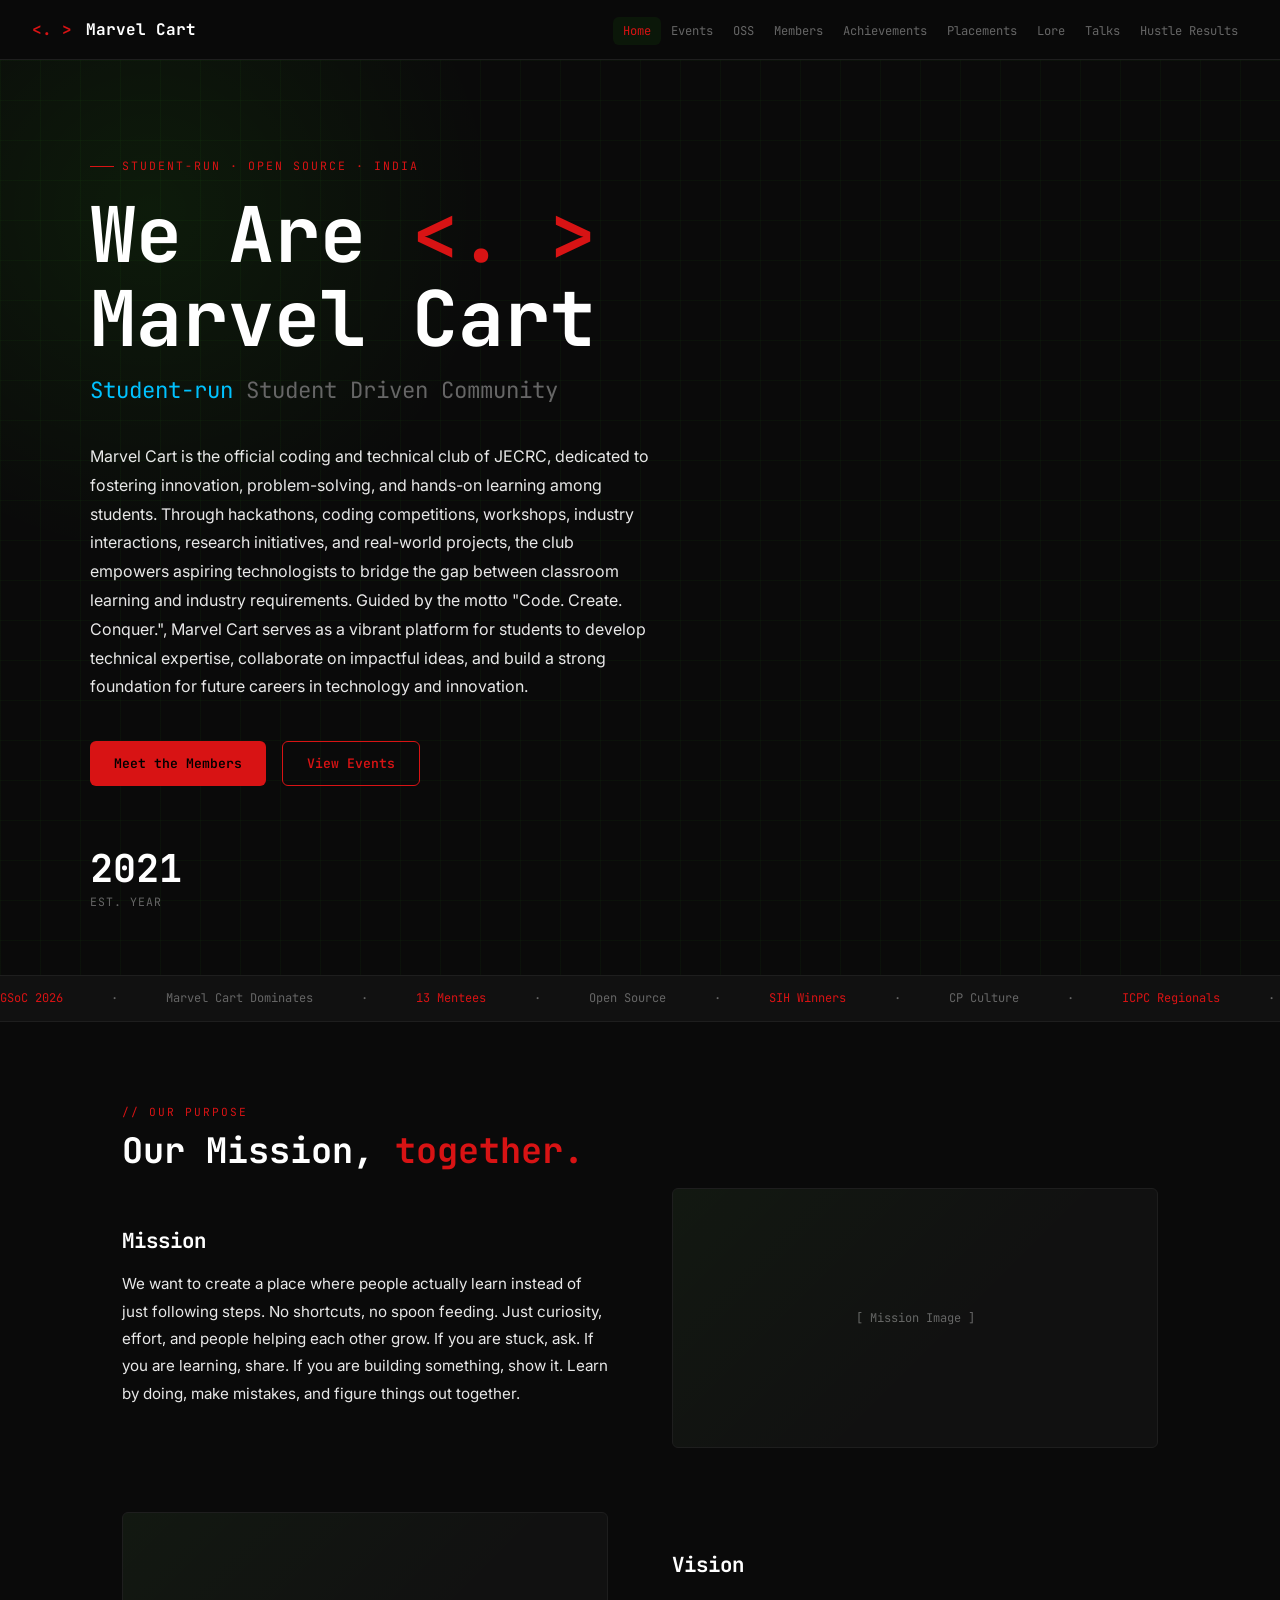
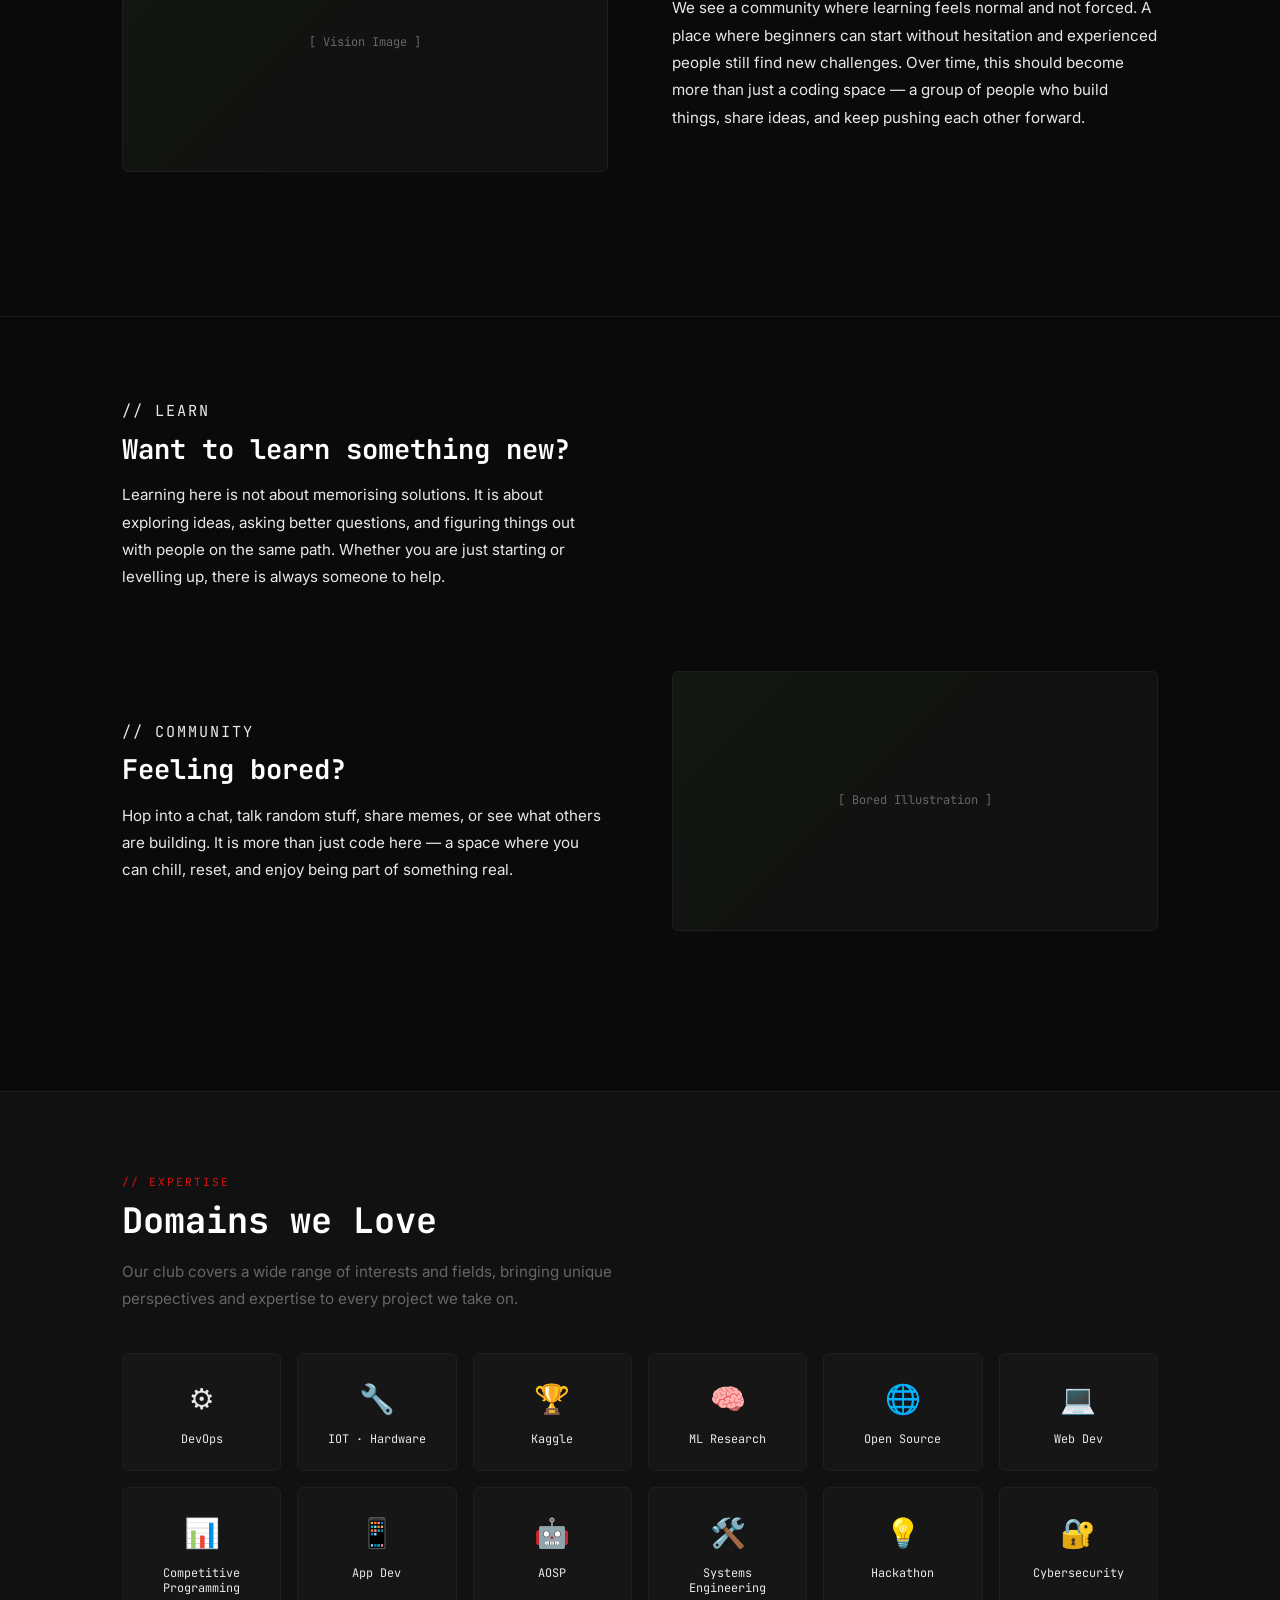
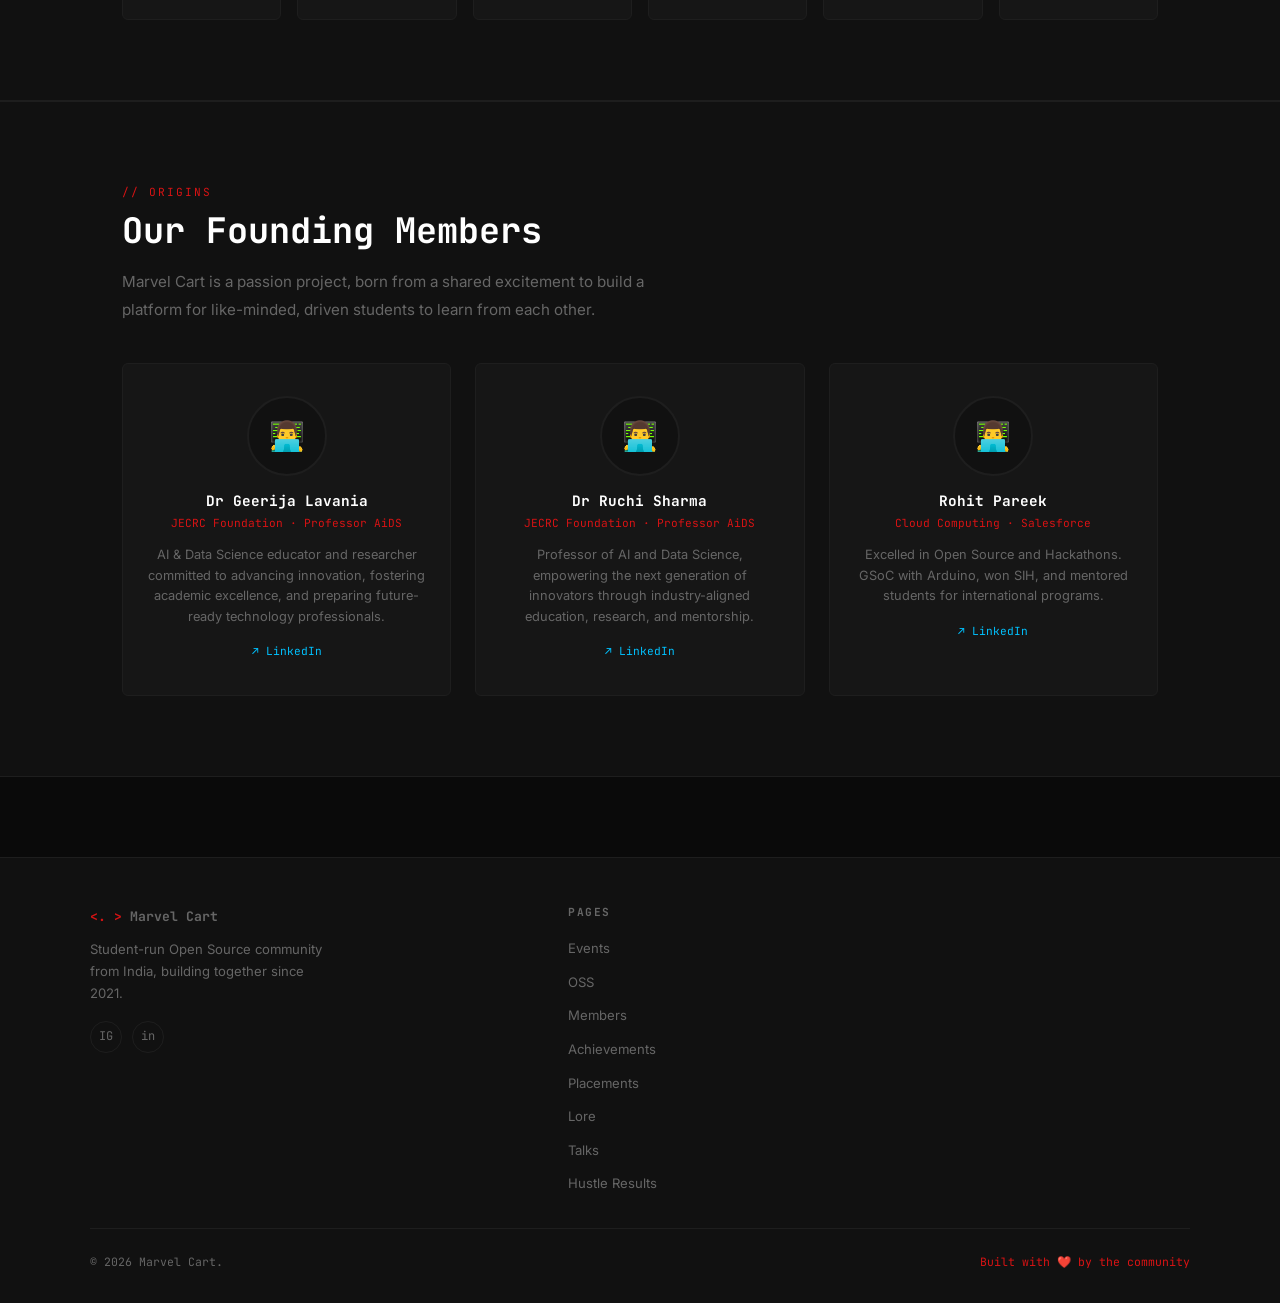
==== commit ed99a898: "updated" ====
--- a/index.html
+++ b/index.html
@@ -80,7 +80,8 @@
 
       <!-- Short body copy -->
       <p class="hero-desc">
-        ....{Description of marvel cart}
+        Marvel Cart is the official coding and technical club of JECRC, dedicated to fostering innovation, problem-solving, and hands-on learning among students. Through hackathons, coding competitions, workshops, industry interactions, research initiatives, and real-world projects, the club empowers aspiring technologists to bridge the gap between classroom learning and industry requirements. Guided by the motto "Code. Create. Conquer.", Marvel Cart serves as a vibrant platform for students to develop technical expertise, collaborate on impactful ideas, and build a strong foundation for future careers in technology and innovation.
+
       </p>
 
       <!-- CTA buttons -->
@@ -91,7 +92,7 @@
 
       <!-- Statistics strip at the bottom of the hero -->
       <div class="hero-stats">
-        <div class="stat-item">
+        <!-- <div class="stat-item">
           <div class="stat-num">13<span>+</span></div>
           <div class="stat-label">GSoC Mentees</div>
         </div>
@@ -102,7 +103,7 @@
         <div class="stat-item">
           <div class="stat-num">6<span>+</span></div>
           <div class="stat-label">SIH Winners</div>
-        </div>
+        </div> -->
         <div class="stat-item">
           <div class="stat-num">2021</div>
           <div class="stat-label">Est. Year</div>
@@ -116,7 +117,7 @@
   <!-- =====================================================
        GSoC 2026 ANNOUNCEMENT BANNER
        ===================================================== -->
-  <div class="container gsoc-wrap">
+  <!-- <div class="container gsoc-wrap">
     <div class="gsoc-banner">
       <div class="gsoc-left">
         <div class="gsoc-icon">☀️</div>
@@ -138,7 +139,7 @@
         </div>
       </div>
     </div>
-  </div>
+  </div> -->
 
 
   <!-- =====================================================
@@ -221,7 +222,7 @@
     <div class="container">
 
       <!-- Feature 1 -->
-      <div class="feature-row">
+      <!-- <div class="feature-row">
         <div class="feature-text">
           <p class="section-label">// connect</p>
           <h2>Connect with other Coders</h2>
@@ -232,7 +233,7 @@
           </p>
         </div>
         <div class="feature-img img-block">[ Connect Illustration ]</div>
-      </div>
+      </div> -->
 
       <!-- Feature 2 (image on left) -->
       <div class="feature-row flip">
@@ -245,7 +246,7 @@
             Whether you are just starting or levelling up, there is always someone to help.
           </p>
         </div>
-        <div class="feature-img img-block">[ Learn Illustration ]</div>
+        <!-- <div class="feature-img img-block">[ Learn Illustration ]</div> -->
       </div>
 
       <!-- Feature 3 -->
@@ -386,30 +387,30 @@
 
         <div class="founder-card">
           <div class="founder-avatar">👨‍💻</div>
-          <h3>Mohit Agarwal</h3>
-          <p class="founder-role">SDE2 @ Glance · CP Lead</p>
+          <h3>Dr Geerija Lavania</h3>
+          <p class="founder-role">JECRC Foundation · Professor AiDS</p>
           <p class="founder-bio">
-            The driving force behind Marvel Cart's CP culture. Won Nokia Collegiate Code Rally
-            and qualified for ACM-ICPC Regionals.
-          </p>
-          <a href="https://linkedin.com/in/mohit-agarwal1" target="_blank" rel="noopener noreferrer" class="founder-linkedin">↗ LinkedIn</a>
+            AI & Data Science educator and researcher committed to advancing innovation, fostering academic excellence, and preparing future-ready technology professionals.
+
+          </p>
+          <a href="https://www.linkedin.com/in/dr-geerija-lavania-ab5b561b8" target="_blank" rel="noopener noreferrer" class="founder-linkedin">↗ LinkedIn</a>
         </div>
 
         <div class="founder-card">
           <div class="founder-avatar">👨‍💻</div>
-          <h3>Soumya Pattanayak</h3>
-          <p class="founder-role">Amazon · Verse Innovation</p>
+          <h3>Dr Ruchi Sharma</h3>
+          <p class="founder-role">JECRC Foundation · Professor AiDS</p>
           <p class="founder-bio">
-            Top coder, worked at Amazon and Verse Innovation. ACM-ICPC Regionalist known
-            for problem-solving and innovative projects.
-          </p>
-          <a href="https://linkedin.com/in/soumya713" target="_blank" rel="noopener noreferrer" class="founder-linkedin">↗ LinkedIn</a>
+            Professor of AI and Data Science, empowering the next generation of innovators through industry-aligned education, research, and mentorship.
+
+          </p>
+          <a href="https://www.linkedin.com/in/ruchisharma2k6" target="_blank" rel="noopener noreferrer" class="founder-linkedin">↗ LinkedIn</a>
         </div>
 
         <div class="founder-card">
           <div class="founder-avatar">👨‍💻</div>
-          <h3>Ashutosh Pandey</h3>
-          <p class="founder-role">Compiler Engineer @ AMD</p>
+          <h3>Rohit Pareek</h3>
+          <p class="founder-role">Cloud Computing · Salesforce</p>
           <p class="founder-bio">
             Excelled in Open Source and Hackathons. GSoC with Arduino, won SIH,
             and mentored students for international programs.
@@ -513,7 +514,7 @@
         </ul>
       </div>
 
-      <div class="footer-col">
+      <!-- <div class="footer-col">
         <h4>Community</h4>
         <ul>
           <li><a href="https://blog.pointblank.club"         target="_blank" rel="noopener noreferrer">Blog</a></li>
@@ -521,12 +522,12 @@
           <li><a href="https://youtube.com/@pointblank_club" target="_blank" rel="noopener noreferrer">YouTube</a></li>
           <li><a href="https://github.com/pointblank-club"   target="_blank" rel="noopener noreferrer">GitHub</a></li>
         </ul>
-      </div>
+      </div> -->
 
     </div>
 
     <div class="footer-bottom">
-      <span>© 2026 Marvel Cart. All Rights Reserved.</span>
+      <span>© 2026 Marvel Cart.</span>
       <span class="text-accent">Built with ❤️ by the community</span>
     </div>
   </footer>
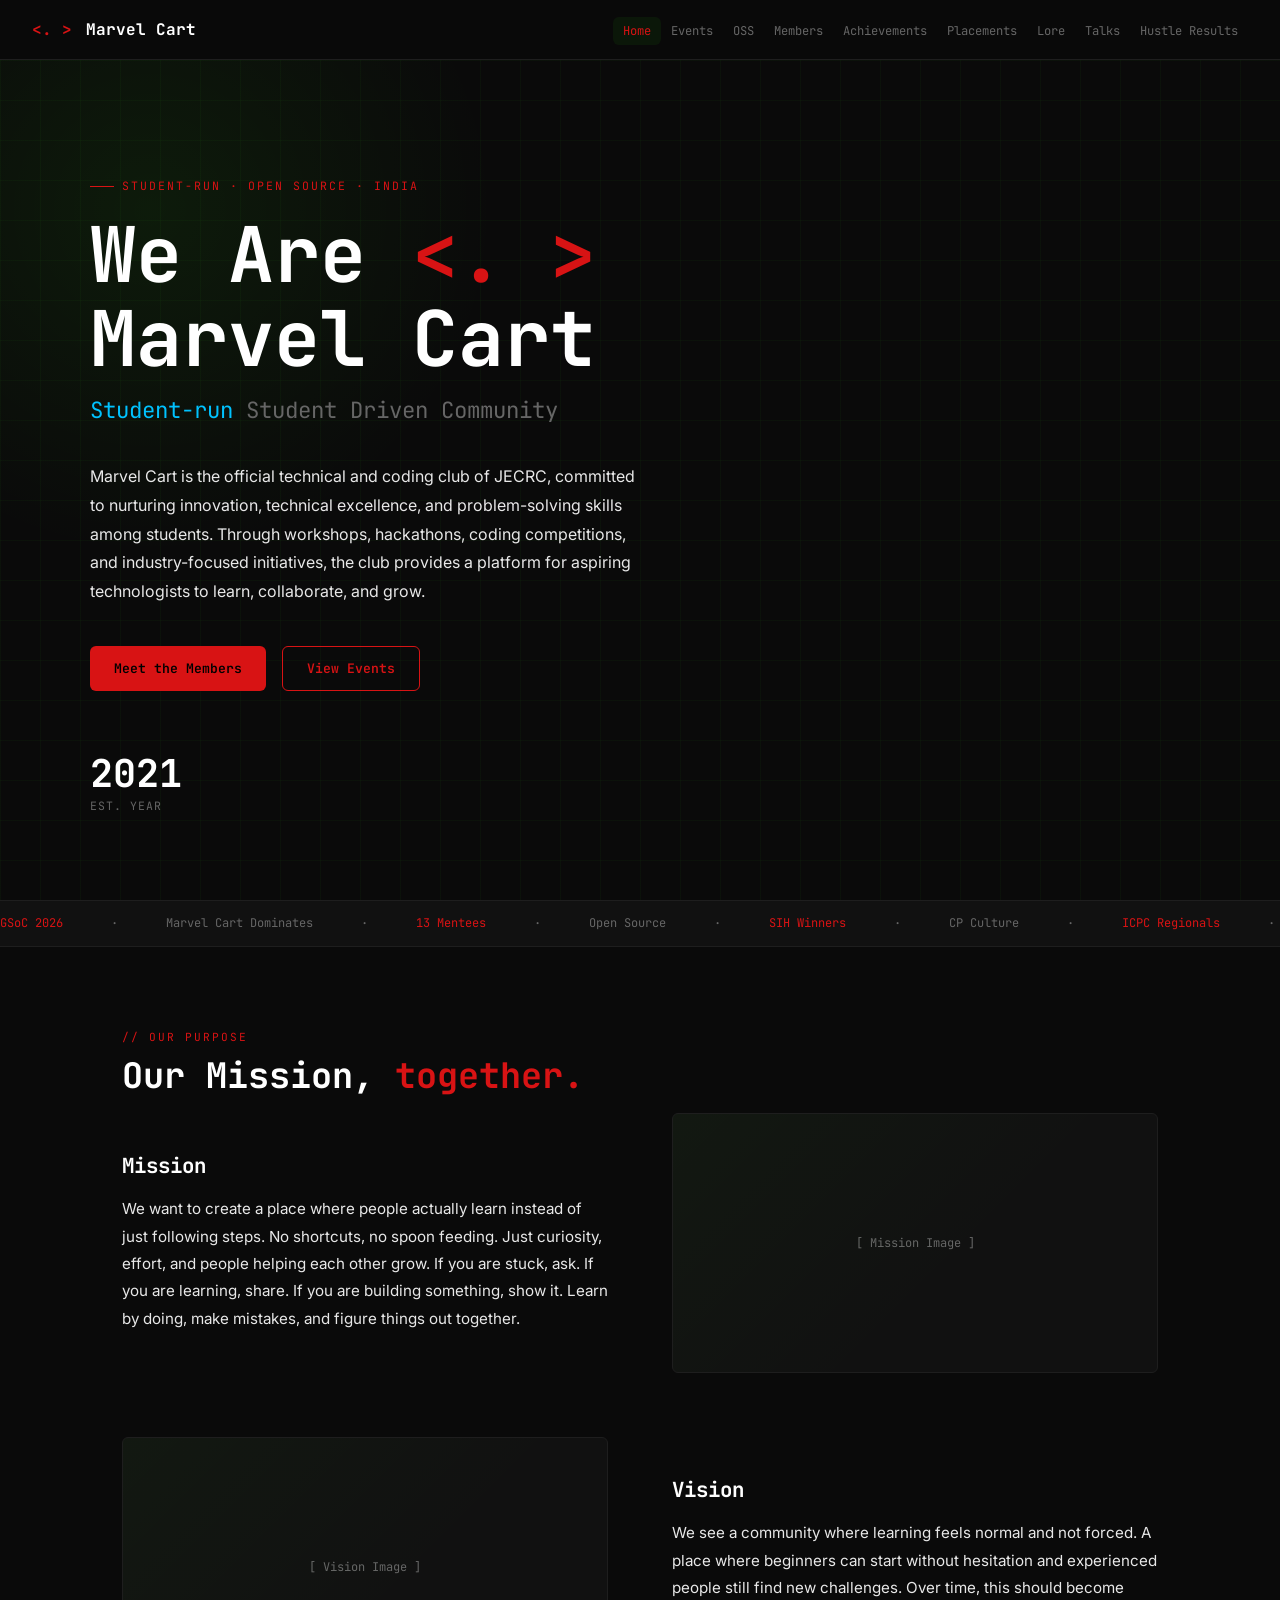
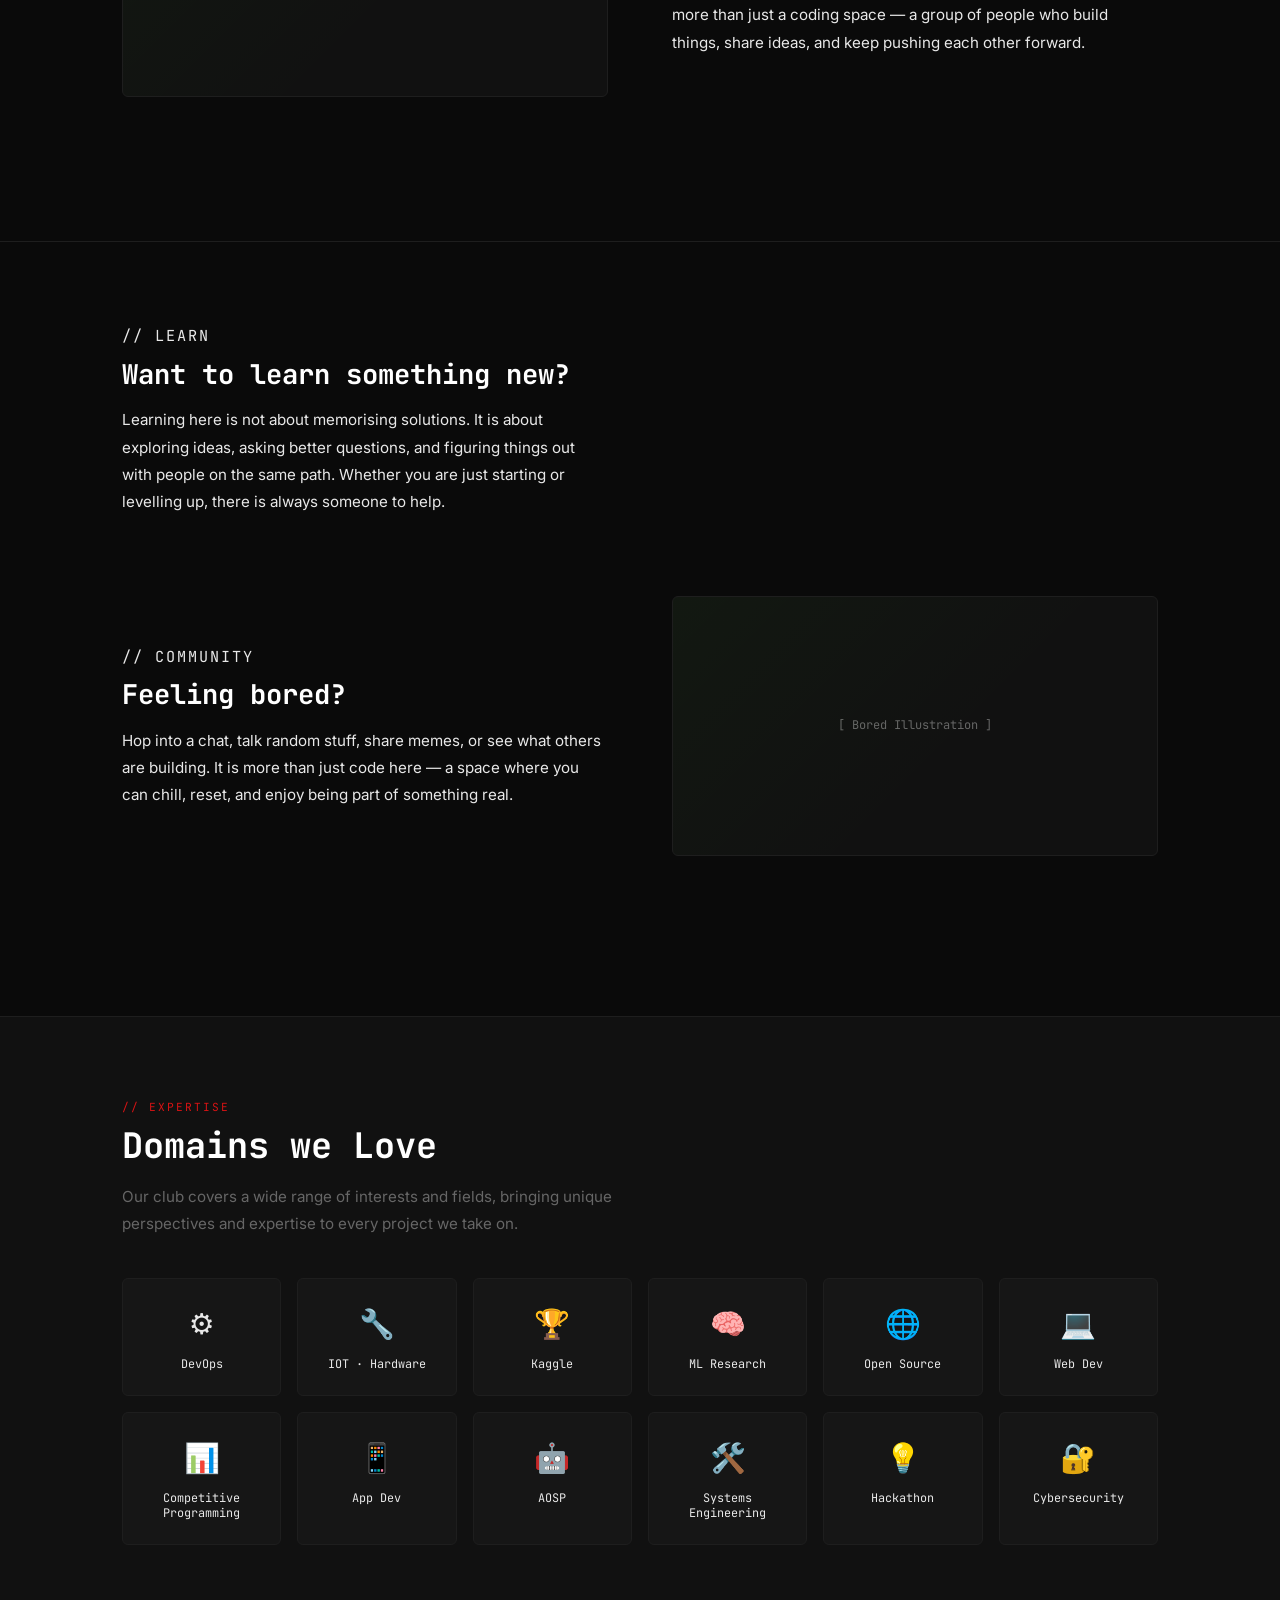
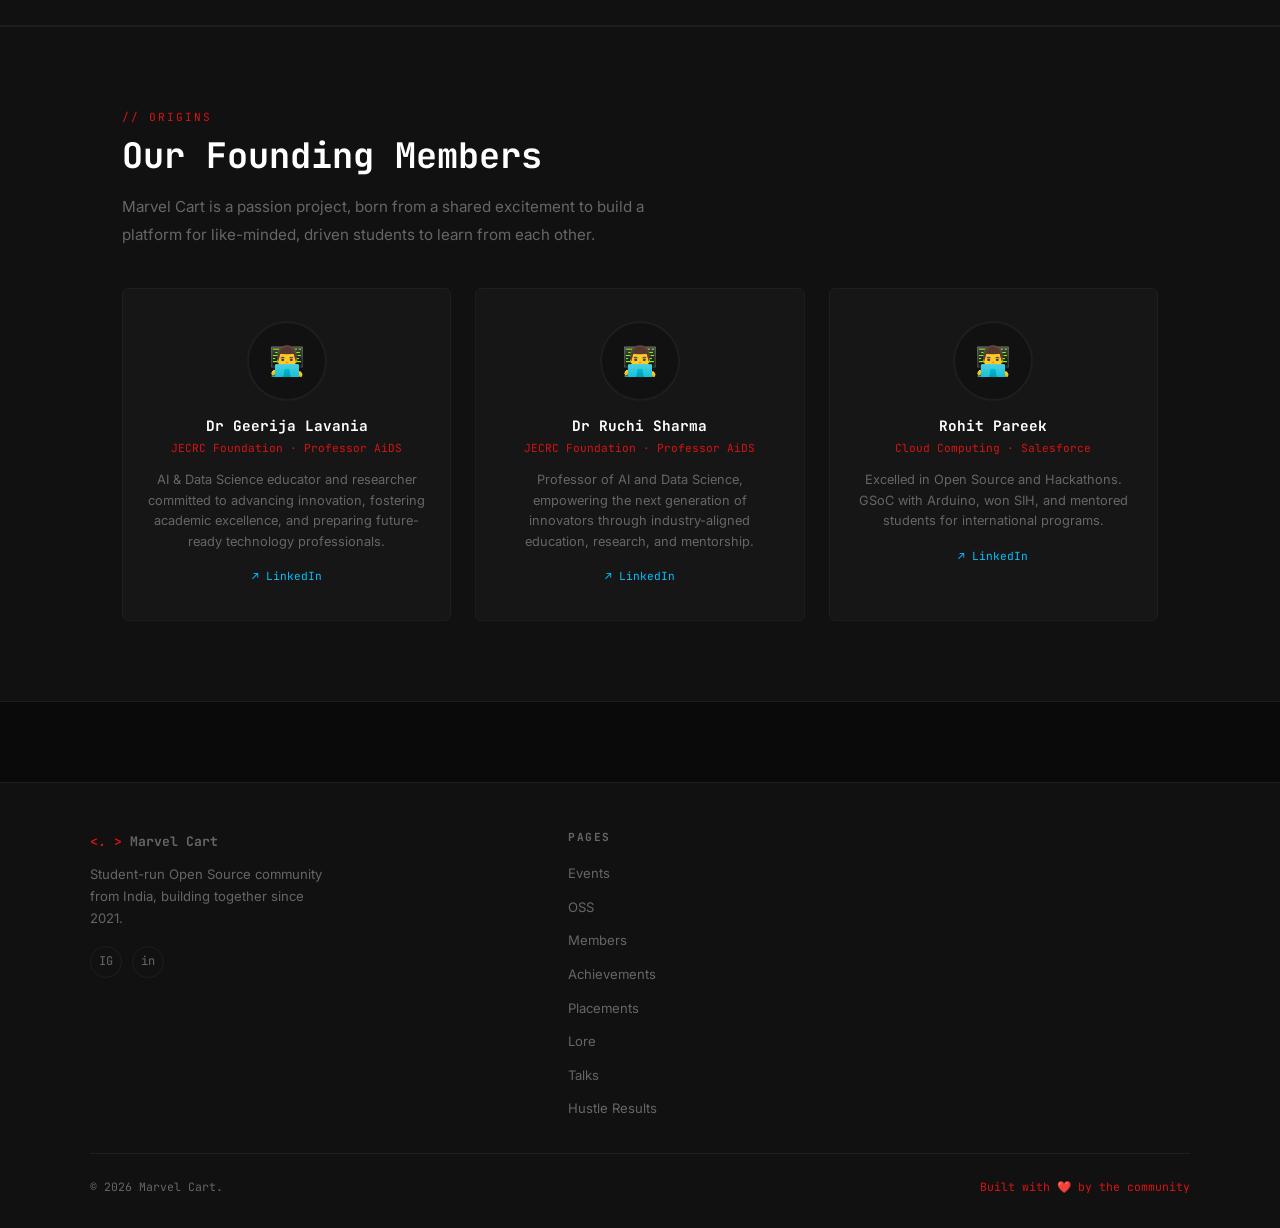
==== commit 6a95e03e: "updated" ====
--- a/index.html
+++ b/index.html
@@ -80,8 +80,7 @@
 
       <!-- Short body copy -->
       <p class="hero-desc">
-        Marvel Cart is the official coding and technical club of JECRC, dedicated to fostering innovation, problem-solving, and hands-on learning among students. Through hackathons, coding competitions, workshops, industry interactions, research initiatives, and real-world projects, the club empowers aspiring technologists to bridge the gap between classroom learning and industry requirements. Guided by the motto "Code. Create. Conquer.", Marvel Cart serves as a vibrant platform for students to develop technical expertise, collaborate on impactful ideas, and build a strong foundation for future careers in technology and innovation.
-
+        Marvel Cart is the official technical and coding club of JECRC, committed to nurturing innovation, technical excellence, and problem-solving skills among students. Through workshops, hackathons, coding competitions, and industry-focused initiatives, the club provides a platform for aspiring technologists to learn, collaborate, and grow.
       </p>
 
       <!-- CTA buttons -->
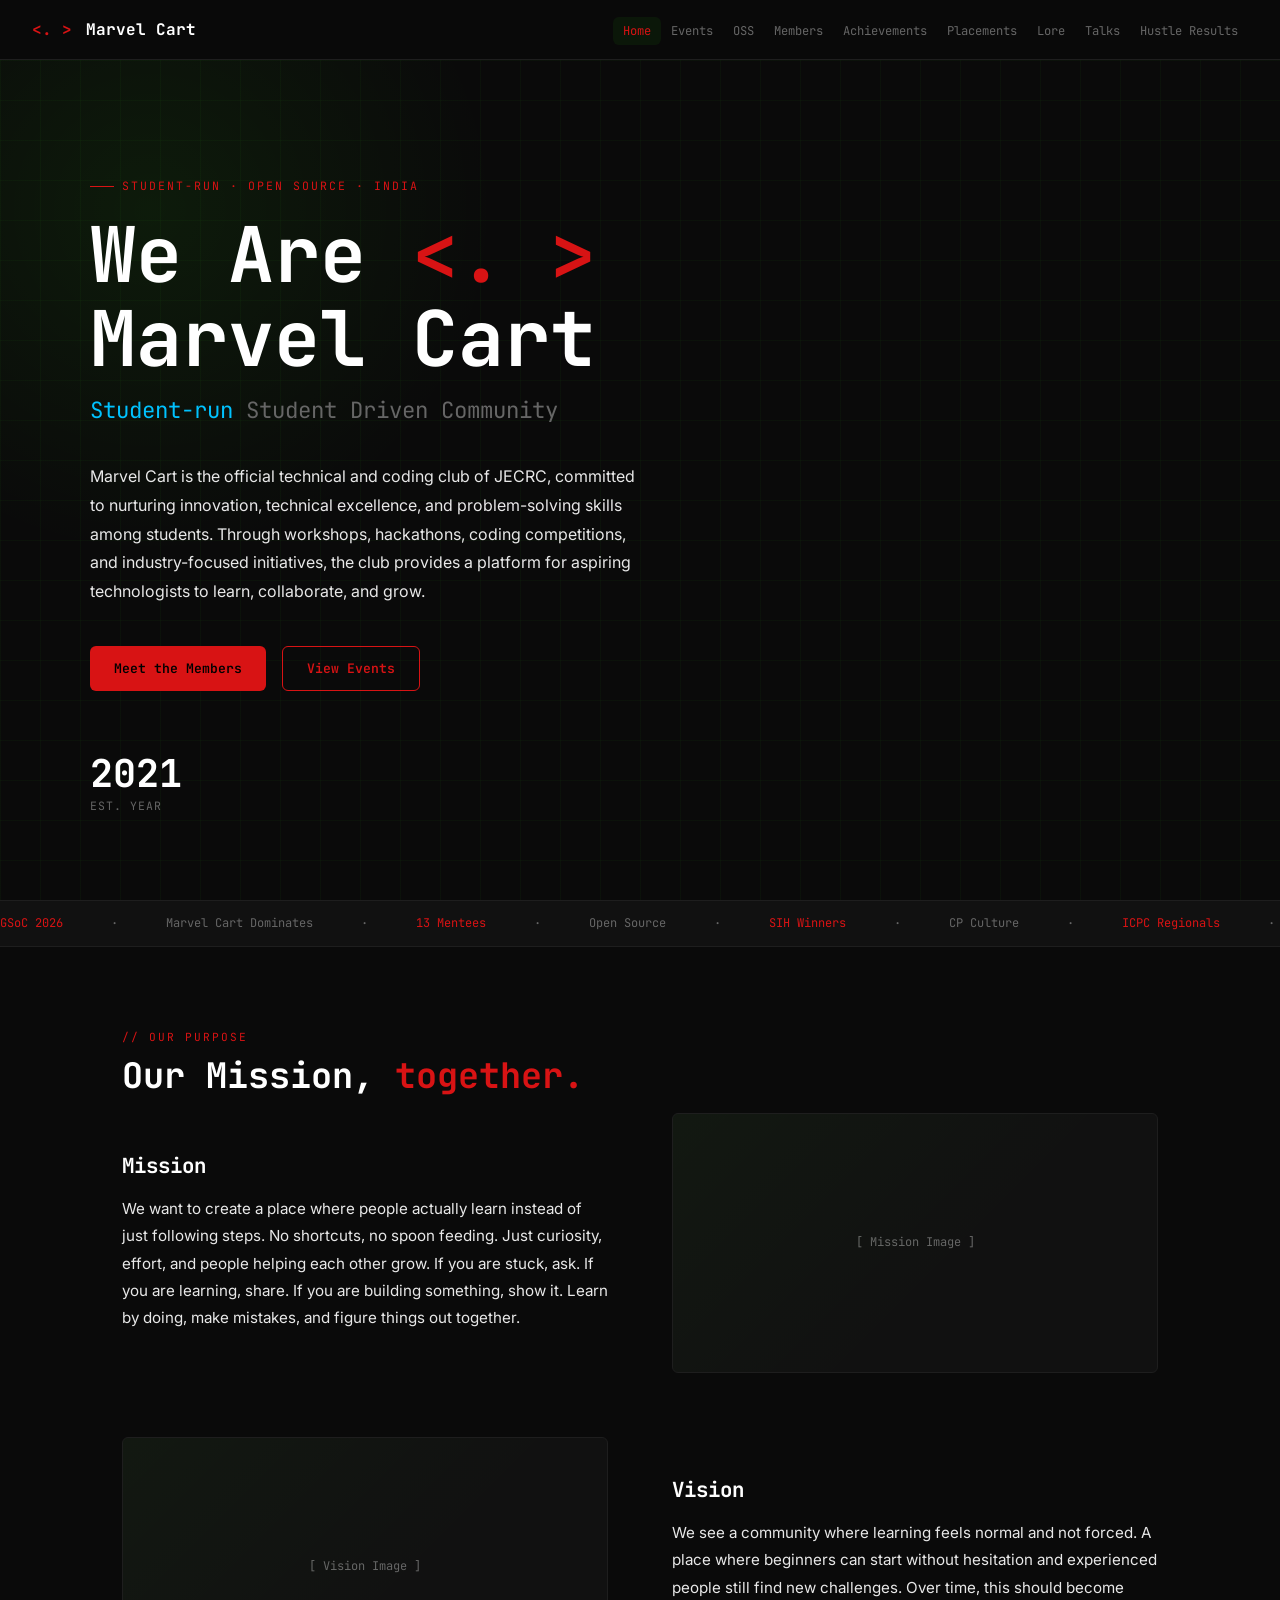
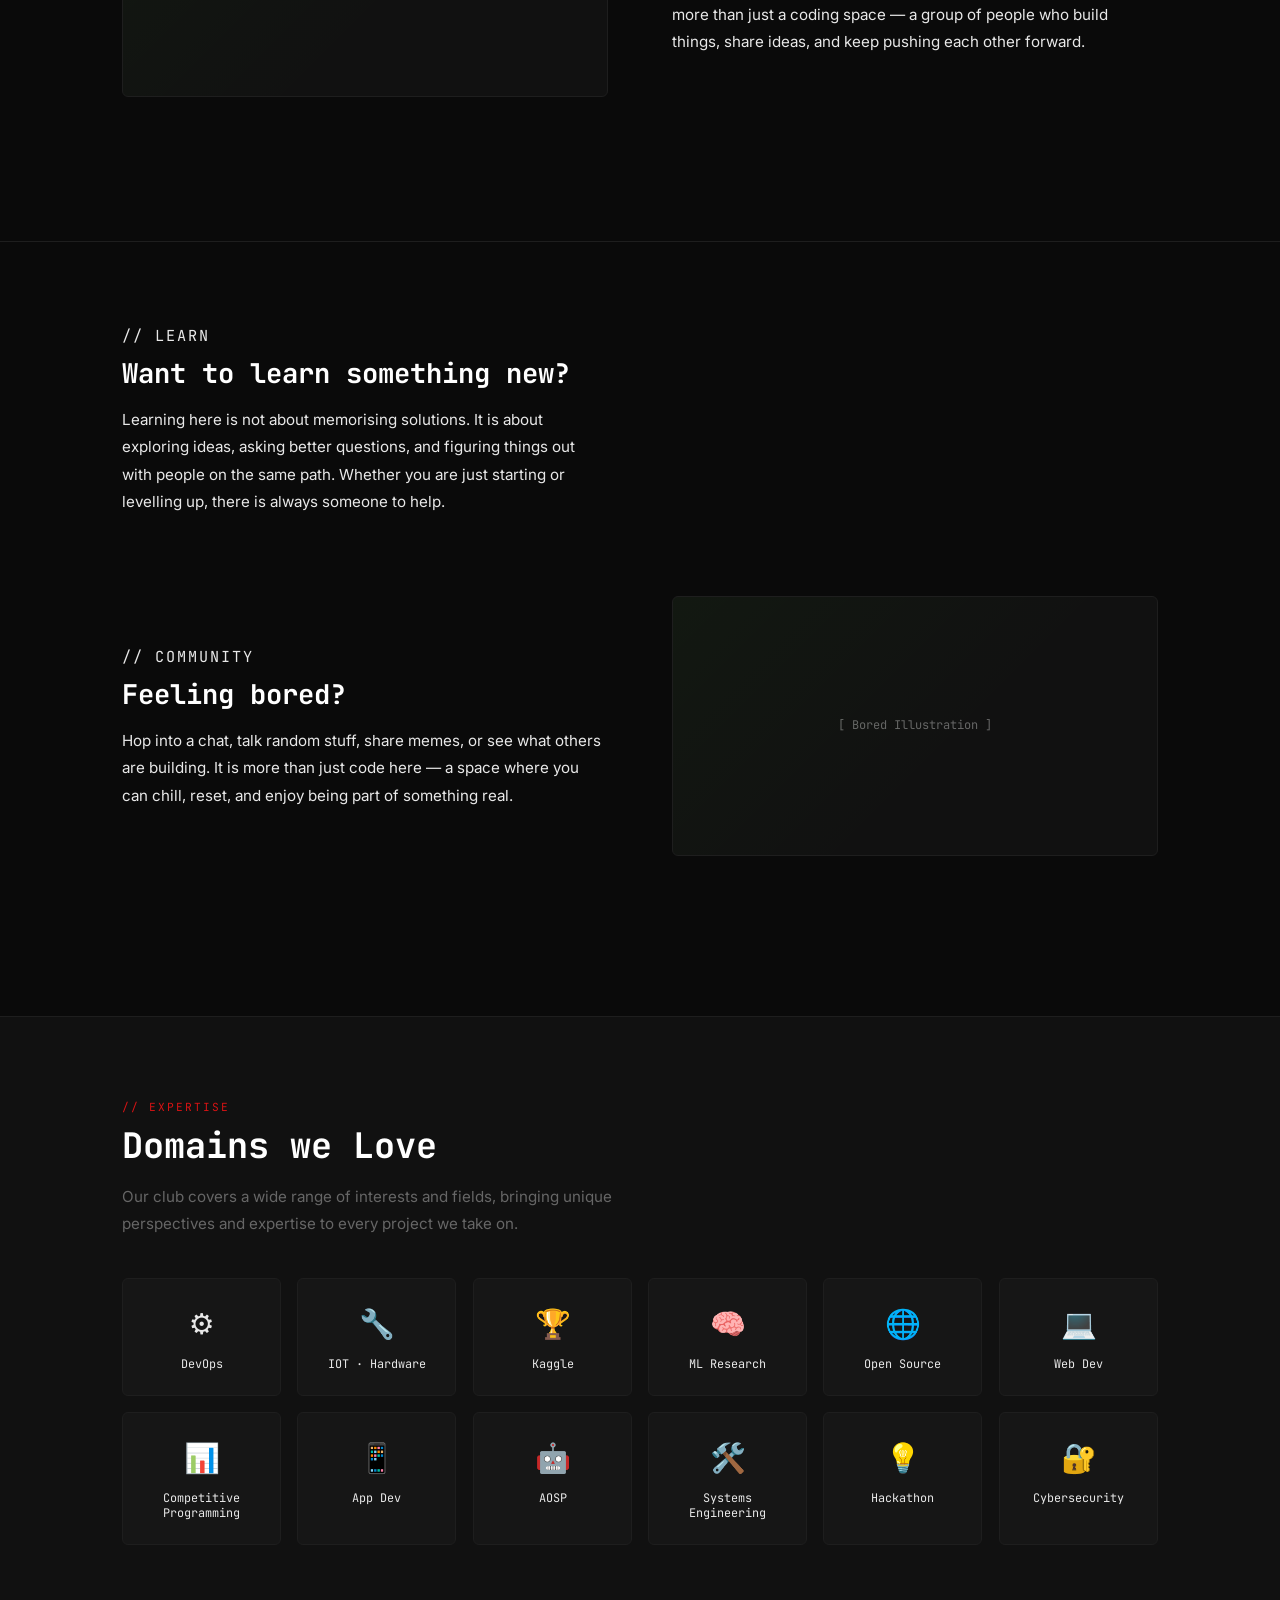
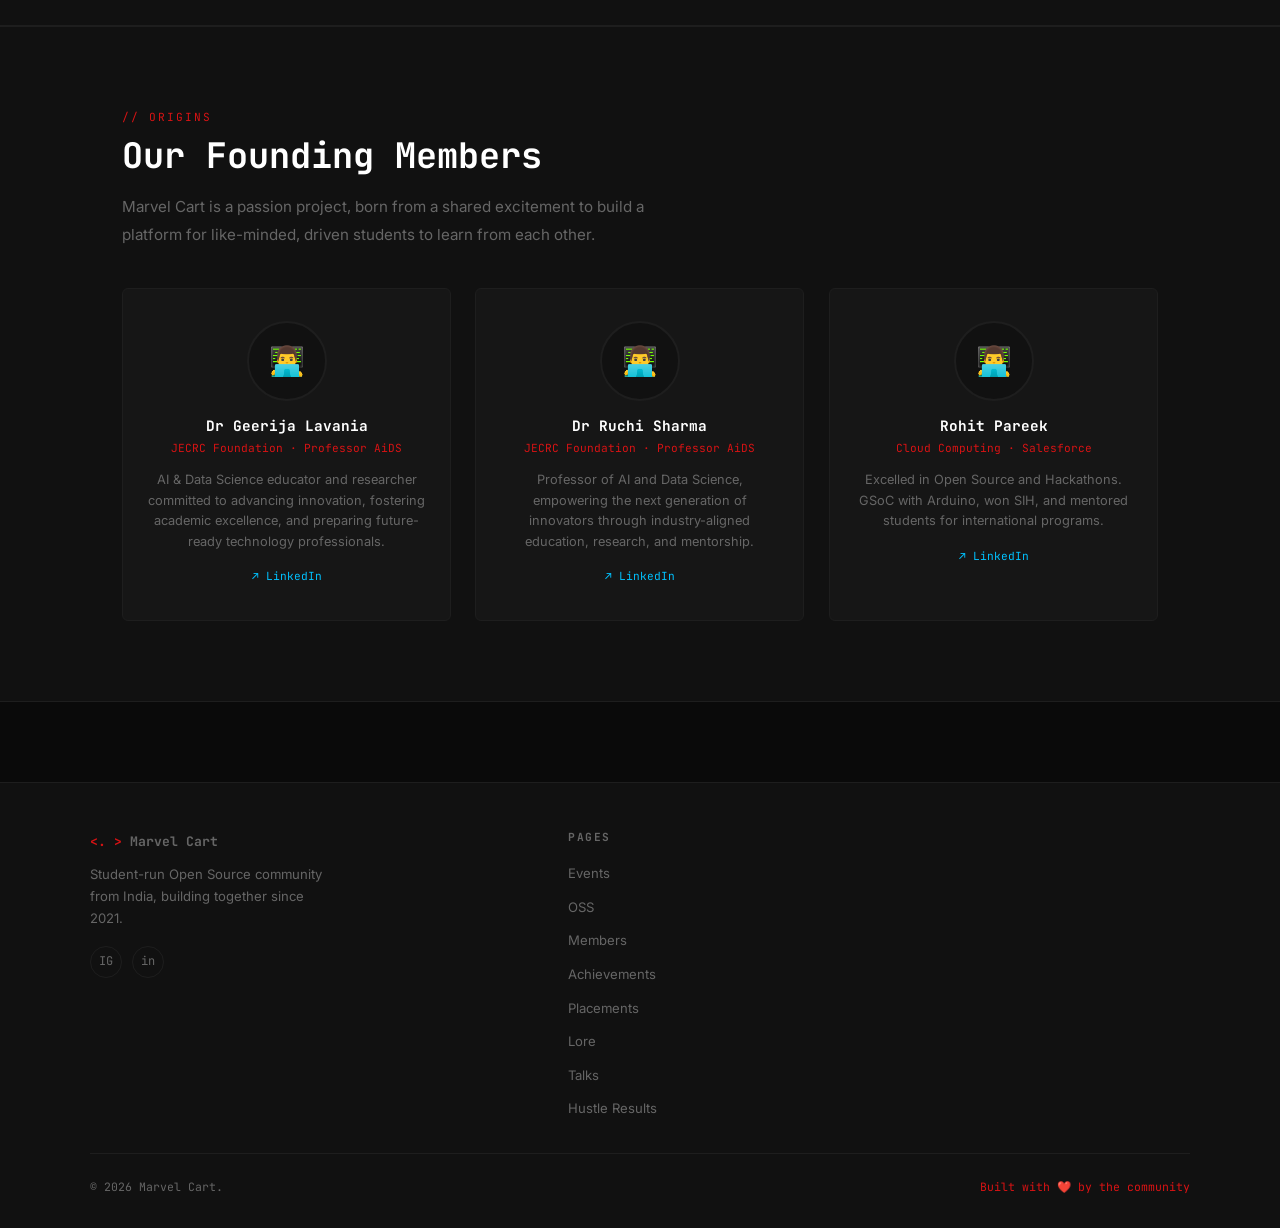
==== commit 843b5e9a: "updated" ====
--- a/index.html
+++ b/index.html
@@ -171,18 +171,20 @@
   <!-- =====================================================
        MISSION & VISION SECTION
        Two rows: text + image placeholder, second row flipped.
+       reveal / reveal-left / reveal-right classes added below
+       so each side slides in from its own direction on scroll.
        ===================================================== -->
   <section class="section">
     <div class="container">
 
       <p class="section-label">// our purpose</p>
-      <h2 class="section-title">
+      <h2 class="section-title reveal">
         Our Mission, <span class="text-accent">together.</span>
       </h2>
 
       <!-- Row 1: text left / image right -->
       <div class="mission-grid">
-        <div class="mission-text">
+        <div class="mission-text reveal reveal-left">
           <h3>Mission</h3>
           <p>
             We want to create a place where people actually learn instead of just following steps.
@@ -191,12 +193,12 @@
             Learn by doing, make mistakes, and figure things out together.
           </p>
         </div>
-        <div class="img-block">[ Mission Image ]</div>
+        <div class="img-block reveal reveal-right">[ Mission Image ]</div>
       </div>
 
       <!-- Row 2: image left / text right -->
       <div class="mission-grid flip">
-        <div class="mission-text">
+        <div class="mission-text reveal reveal-right">
           <h3>Vision</h3>
           <p>
             We see a community where learning feels normal and not forced. A place where beginners
@@ -205,7 +207,7 @@
             share ideas, and keep pushing each other forward.
           </p>
         </div>
-        <div class="img-block">[ Vision Image ]</div>
+        <div class="img-block reveal reveal-left">[ Vision Image ]</div>
       </div>
 
     </div>
@@ -216,6 +218,9 @@
 
   <!-- =====================================================
        FEATURE ROWS — Connect / Learn / Bored
+       "Connect" row and the Learn-row image remain commented
+       out exactly as you left them. reveal classes added only
+       to the rows/elements that are still active.
        ===================================================== -->
   <section class="section">
     <div class="container">
@@ -236,7 +241,7 @@
 
       <!-- Feature 2 (image on left) -->
       <div class="feature-row flip">
-        <div class="feature-text">
+        <div class="feature-text reveal reveal-right">
           <p class="section-label">// learn</p>
           <h2>Want to learn something new?</h2>
           <p>
@@ -250,7 +255,7 @@
 
       <!-- Feature 3 -->
       <div class="feature-row">
-        <div class="feature-text">
+        <div class="feature-text reveal reveal-left">
           <p class="section-label">// community</p>
           <h2>Feeling bored?</h2>
           <p>
@@ -259,7 +264,7 @@
             being part of something real.
           </p>
         </div>
-        <div class="feature-img img-block">[ Bored Illustration ]</div>
+        <div class="feature-img img-block reveal reveal-right">[ Bored Illustration ]</div>
       </div>
 
     </div>
@@ -268,30 +273,33 @@
 
   <!-- =====================================================
        DOMAINS WE LOVE
+       reveal-group added to the grid so the 12 domain cards
+       cascade in one after another (staggered) instead of
+       fading in all at once.
        ===================================================== -->
   <section class="section domains-section">
     <div class="container">
 
       <p class="section-label">// expertise</p>
-      <h2 class="section-title">Domains we Love</h2>
+      <h2 class="section-title reveal">Domains we Love</h2>
       <p class="section-desc">
         Our club covers a wide range of interests and fields, bringing unique perspectives
         and expertise to every project we take on.
       </p>
 
-      <div class="domains-grid">
-        <div class="domain-card"><div class="domain-icon">⚙️</div><div class="domain-name">DevOps</div></div>
-        <div class="domain-card"><div class="domain-icon">🔧</div><div class="domain-name">IOT · Hardware</div></div>
-        <div class="domain-card"><div class="domain-icon">🏆</div><div class="domain-name">Kaggle</div></div>
-        <div class="domain-card"><div class="domain-icon">🧠</div><div class="domain-name">ML Research</div></div>
-        <div class="domain-card"><div class="domain-icon">🌐</div><div class="domain-name">Open Source</div></div>
-        <div class="domain-card"><div class="domain-icon">💻</div><div class="domain-name">Web Dev</div></div>
-        <div class="domain-card"><div class="domain-icon">📊</div><div class="domain-name">Competitive Programming</div></div>
-        <div class="domain-card"><div class="domain-icon">📱</div><div class="domain-name">App Dev</div></div>
-        <div class="domain-card"><div class="domain-icon">🤖</div><div class="domain-name">AOSP</div></div>
-        <div class="domain-card"><div class="domain-icon">🛠️</div><div class="domain-name">Systems Engineering</div></div>
-        <div class="domain-card"><div class="domain-icon">💡</div><div class="domain-name">Hackathon</div></div>
-        <div class="domain-card"><div class="domain-icon">🔐</div><div class="domain-name">Cybersecurity</div></div>
+      <div class="domains-grid reveal-group">
+        <div class="domain-card reveal reveal-scale"><div class="domain-icon">⚙️</div><div class="domain-name">DevOps</div></div>
+        <div class="domain-card reveal reveal-scale"><div class="domain-icon">🔧</div><div class="domain-name">IOT · Hardware</div></div>
+        <div class="domain-card reveal reveal-scale"><div class="domain-icon">🏆</div><div class="domain-name">Kaggle</div></div>
+        <div class="domain-card reveal reveal-scale"><div class="domain-icon">🧠</div><div class="domain-name">ML Research</div></div>
+        <div class="domain-card reveal reveal-scale"><div class="domain-icon">🌐</div><div class="domain-name">Open Source</div></div>
+        <div class="domain-card reveal reveal-scale"><div class="domain-icon">💻</div><div class="domain-name">Web Dev</div></div>
+        <div class="domain-card reveal reveal-scale"><div class="domain-icon">📊</div><div class="domain-name">Competitive Programming</div></div>
+        <div class="domain-card reveal reveal-scale"><div class="domain-icon">📱</div><div class="domain-name">App Dev</div></div>
+        <div class="domain-card reveal reveal-scale"><div class="domain-icon">🤖</div><div class="domain-name">AOSP</div></div>
+        <div class="domain-card reveal reveal-scale"><div class="domain-icon">🛠️</div><div class="domain-name">Systems Engineering</div></div>
+        <div class="domain-card reveal reveal-scale"><div class="domain-icon">💡</div><div class="domain-name">Hackathon</div></div>
+        <div class="domain-card reveal reveal-scale"><div class="domain-icon">🔐</div><div class="domain-name">Cybersecurity</div></div>
       </div>
 
     </div>
@@ -300,6 +308,7 @@
 
   <!-- =====================================================
        ACTIVITIES SECTION
+       Left exactly as you commented it out — untouched.
        ===================================================== -->
   <!-- <section class="section">
     <div class="container">
@@ -371,20 +380,22 @@
 
   <!-- =====================================================
        FOUNDING MEMBERS
+       reveal-group added to the grid so the 3 founder cards
+       cascade in. Content (names, bios, LinkedIn) untouched.
        ===================================================== -->
   <section class="section founders-section">
     <div class="container">
 
       <p class="section-label">// origins</p>
-      <h2 class="section-title">Our Founding Members</h2>
+      <h2 class="section-title reveal">Our Founding Members</h2>
       <p class="section-desc">
         Marvel Cart is a passion project, born from a shared excitement to build a platform
         for like-minded, driven students to learn from each other.
       </p>
 
-      <div class="founders-grid">
-
-        <div class="founder-card">
+      <div class="founders-grid reveal-group">
+
+        <div class="founder-card reveal reveal-scale">
           <div class="founder-avatar">👨‍💻</div>
           <h3>Dr Geerija Lavania</h3>
           <p class="founder-role">JECRC Foundation · Professor AiDS</p>
@@ -395,7 +406,7 @@
           <a href="https://www.linkedin.com/in/dr-geerija-lavania-ab5b561b8" target="_blank" rel="noopener noreferrer" class="founder-linkedin">↗ LinkedIn</a>
         </div>
 
-        <div class="founder-card">
+        <div class="founder-card reveal reveal-scale">
           <div class="founder-avatar">👨‍💻</div>
           <h3>Dr Ruchi Sharma</h3>
           <p class="founder-role">JECRC Foundation · Professor AiDS</p>
@@ -406,7 +417,7 @@
           <a href="https://www.linkedin.com/in/ruchisharma2k6" target="_blank" rel="noopener noreferrer" class="founder-linkedin">↗ LinkedIn</a>
         </div>
 
-        <div class="founder-card">
+        <div class="founder-card reveal reveal-scale">
           <div class="founder-avatar">👨‍💻</div>
           <h3>Rohit Pareek</h3>
           <p class="founder-role">Cloud Computing · Salesforce</p>
@@ -424,6 +435,7 @@
 
   <!-- =====================================================
        STAY CONNECTED
+       Left exactly as you commented it out — untouched.
        ===================================================== -->
   <!-- <section class="section">
     <div class="container">
@@ -534,8 +546,10 @@
 
   <!-- =====================================================
        JAVASCRIPT
-       Shared script.js handles the hamburger menu toggle.
-       (This page has no filters, so nothing else is needed.)
+       Shared script.js now also handles scroll-reveal
+       animations, staggered card entrances, navbar scroll
+       state, and button ripple feedback — in addition to
+       the hamburger menu toggle.
        ===================================================== -->
   <script src="script.js"></script>
 
--- a/styles.css
+++ b/styles.css
@@ -20,7 +20,7 @@
   --border:   #1e1e1e;   /* default border colour         */
 
   /* Accent colours */
-  --accent:   #d81314;   /* electric green — primary cta ;;;; was #39FF14; before */
+  --accent:   #d81314;   /* electric green — primary cta  */
   --accent2:  #00c2ff;   /* cyan — secondary highlight    */
 
   /* Text */
@@ -642,3 +642,140 @@
   pointer-events: none;
   z-index:       0;
 }
+
+
+/* ── 17. SCROLL REVEAL ANIMATIONS ────────────────────────────
+   Works together with script.js (initScrollReveal +
+   initStaggeredGroups). Add the class "reveal" to any element
+   to have it fade/slide into place the first time it scrolls
+   into view. JS only toggles the "visible" class — all the
+   actual motion lives here, so the timing/feel can be tuned
+   in one place without touching JS.
+
+   Direction modifiers (optional, add alongside "reveal"):
+     reveal-left   — slides in from the left
+     reveal-right  — slides in from the right
+     reveal-scale  — scales up slightly while fading in
+   (no modifier = default upward slide, "reveal-up" behaviour)
+   ──────────────────────────────────────────────────────────── */
+.reveal {
+  opacity:    0;
+  transform:  translateY(24px);
+  transition: opacity 0.6s ease, transform 0.6s ease;
+  will-change: opacity, transform;
+}
+
+.reveal.visible {
+  opacity:   1;
+  transform: translateY(0);
+}
+
+.reveal-left {
+  transform: translateX(-32px);
+}
+
+.reveal-left.visible {
+  transform: translateX(0);
+}
+
+.reveal-right {
+  transform: translateX(32px);
+}
+
+.reveal-right.visible {
+  transform: translateX(0);
+}
+
+.reveal-scale {
+  transform: scale(0.94);
+}
+
+.reveal-scale.visible {
+  transform: scale(1);
+}
+
+/* Respect OS-level "reduce motion" setting — show content
+   immediately with no animation for users who've asked for it */
+@media (prefers-reduced-motion: reduce) {
+  .reveal,
+  .reveal-left,
+  .reveal-right,
+  .reveal-scale {
+    transition: none;
+    opacity:    1;
+    transform:  none;
+  }
+}
+
+
+/* ── 18. NAVBAR SCROLL STATE ─────────────────────────────────
+   JS (initNavbarScrollState) adds/removes ".scrolled" on the
+   navbar once the page scrolls past ~40px. This shrinks the
+   navbar slightly and deepens its shadow, giving a subtle
+   sense of motion/depth instead of a navbar that looks the
+   same whether you're at the top or scrolled deep into a page.
+   ──────────────────────────────────────────────────────────── */
+.navbar {
+  transition: height 0.25s ease, box-shadow 0.25s ease, background 0.25s ease;
+}
+
+.navbar.scrolled {
+  height:     52px;
+  box-shadow: 0 8px 24px rgba(0, 0, 0, 0.35);
+}
+
+
+/* ── 19. BUTTON RIPPLE EFFECT ────────────────────────────────
+   JS (initButtonRipple) injects a <span class="btn-ripple">
+   at the click position inside any .btn. This expands and
+   fades out, giving buttons a satisfying press feedback
+   instead of an instant, static click.
+   ──────────────────────────────────────────────────────────── */
+.btn {
+  position: relative;
+  overflow: hidden; /* keeps the ripple clipped inside the button shape */
+}
+
+.btn-ripple {
+  position:      absolute;
+  border-radius: 50%;
+  background:    rgba(255, 255, 255, 0.35);
+  transform:     scale(0);
+  pointer-events: none;
+  animation:     btn-ripple-expand 0.5s ease-out;
+}
+
+/* Outline buttons get a green-tinted ripple instead of white,
+   since their background is transparent */
+.btn-outline .btn-ripple {
+  background: rgba(57, 255, 20, 0.25);
+}
+
+@keyframes btn-ripple-expand {
+  to {
+    transform: scale(1.6);
+    opacity:   0;
+  }
+}
+
+
+/* ── 20. HAMBURGER → X TRANSITION ────────────────────────────
+   JS toggles ".open" on the hamburger itself (in addition to
+   the nav list) so the three bars can morph into an X instead
+   of just instantly revealing the menu with a static icon.
+   ──────────────────────────────────────────────────────────── */
+.hamburger span {
+  transition: transform 0.25s ease, opacity 0.25s ease;
+}
+
+.hamburger.open span:nth-child(1) {
+  transform: translateY(7px) rotate(45deg);
+}
+
+.hamburger.open span:nth-child(2) {
+  opacity: 0;
+}
+
+.hamburger.open span:nth-child(3) {
+  transform: translateY(-7px) rotate(-45deg);
+}
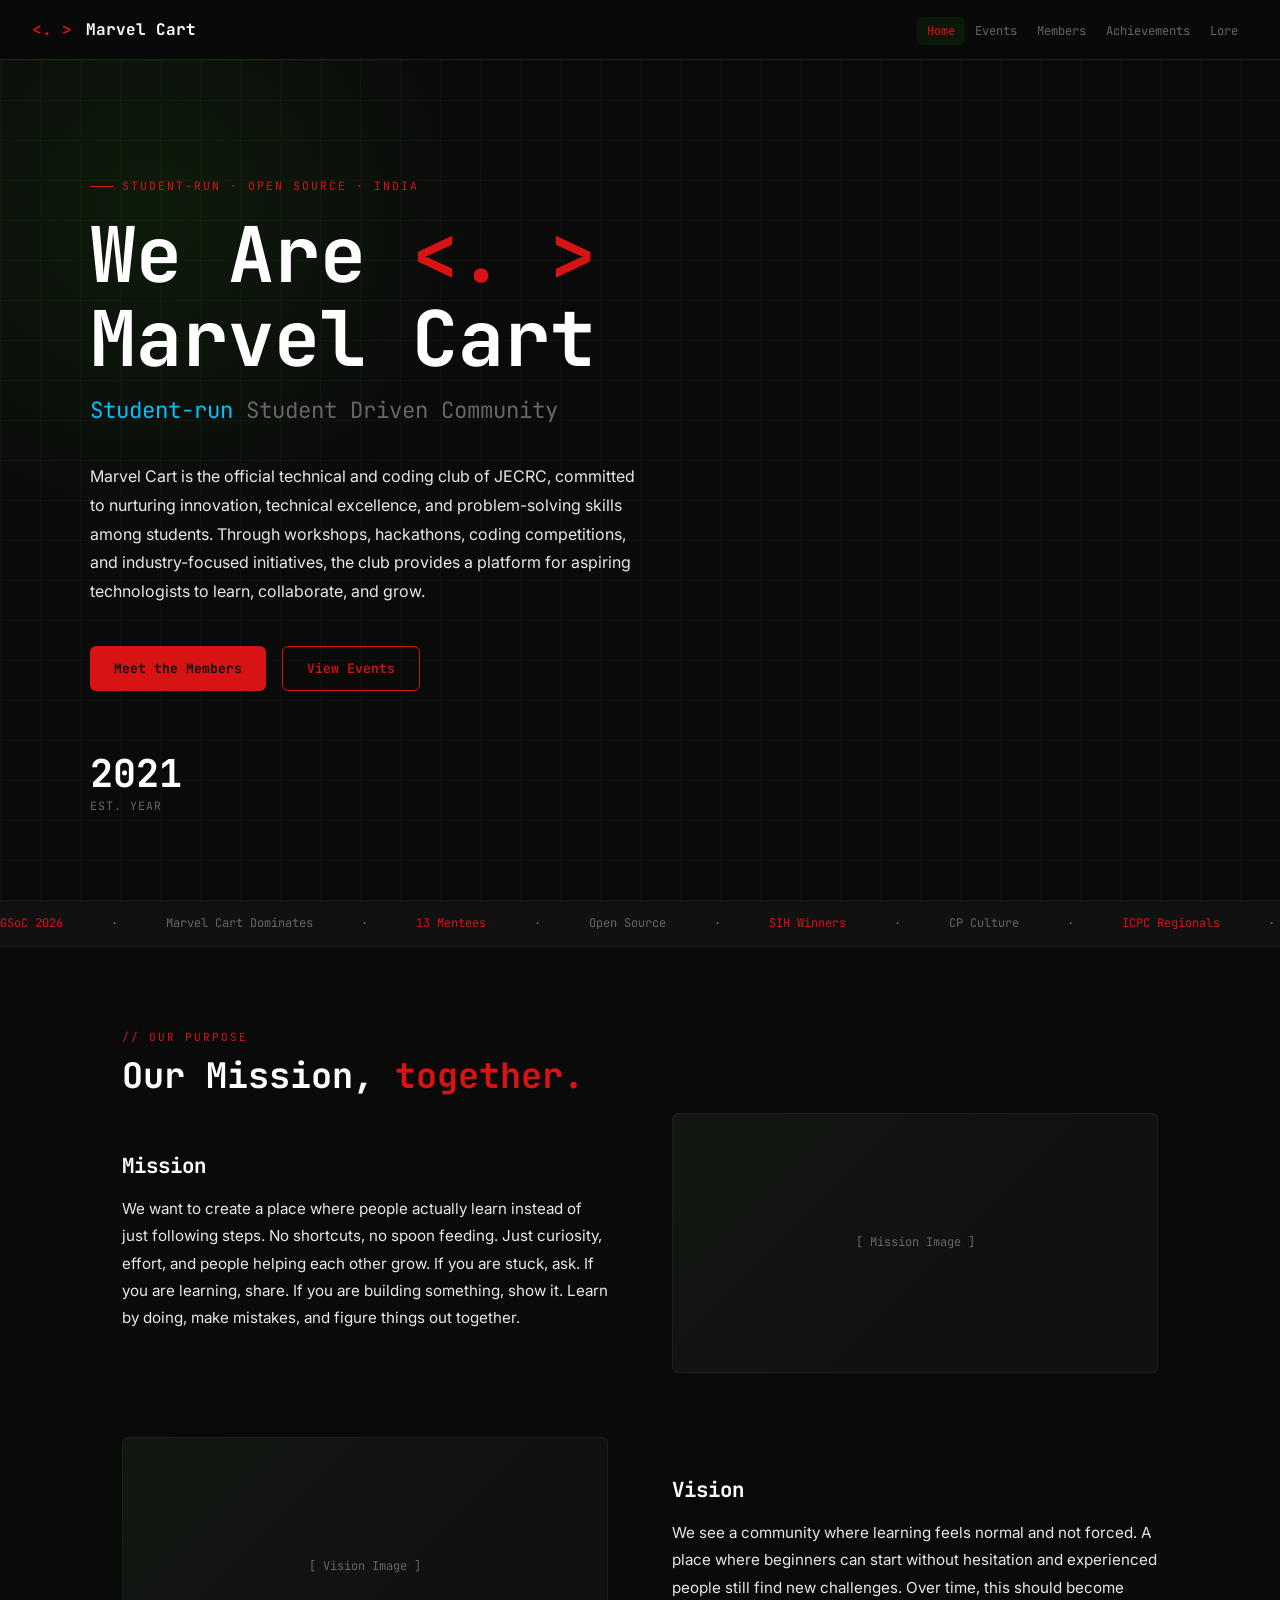
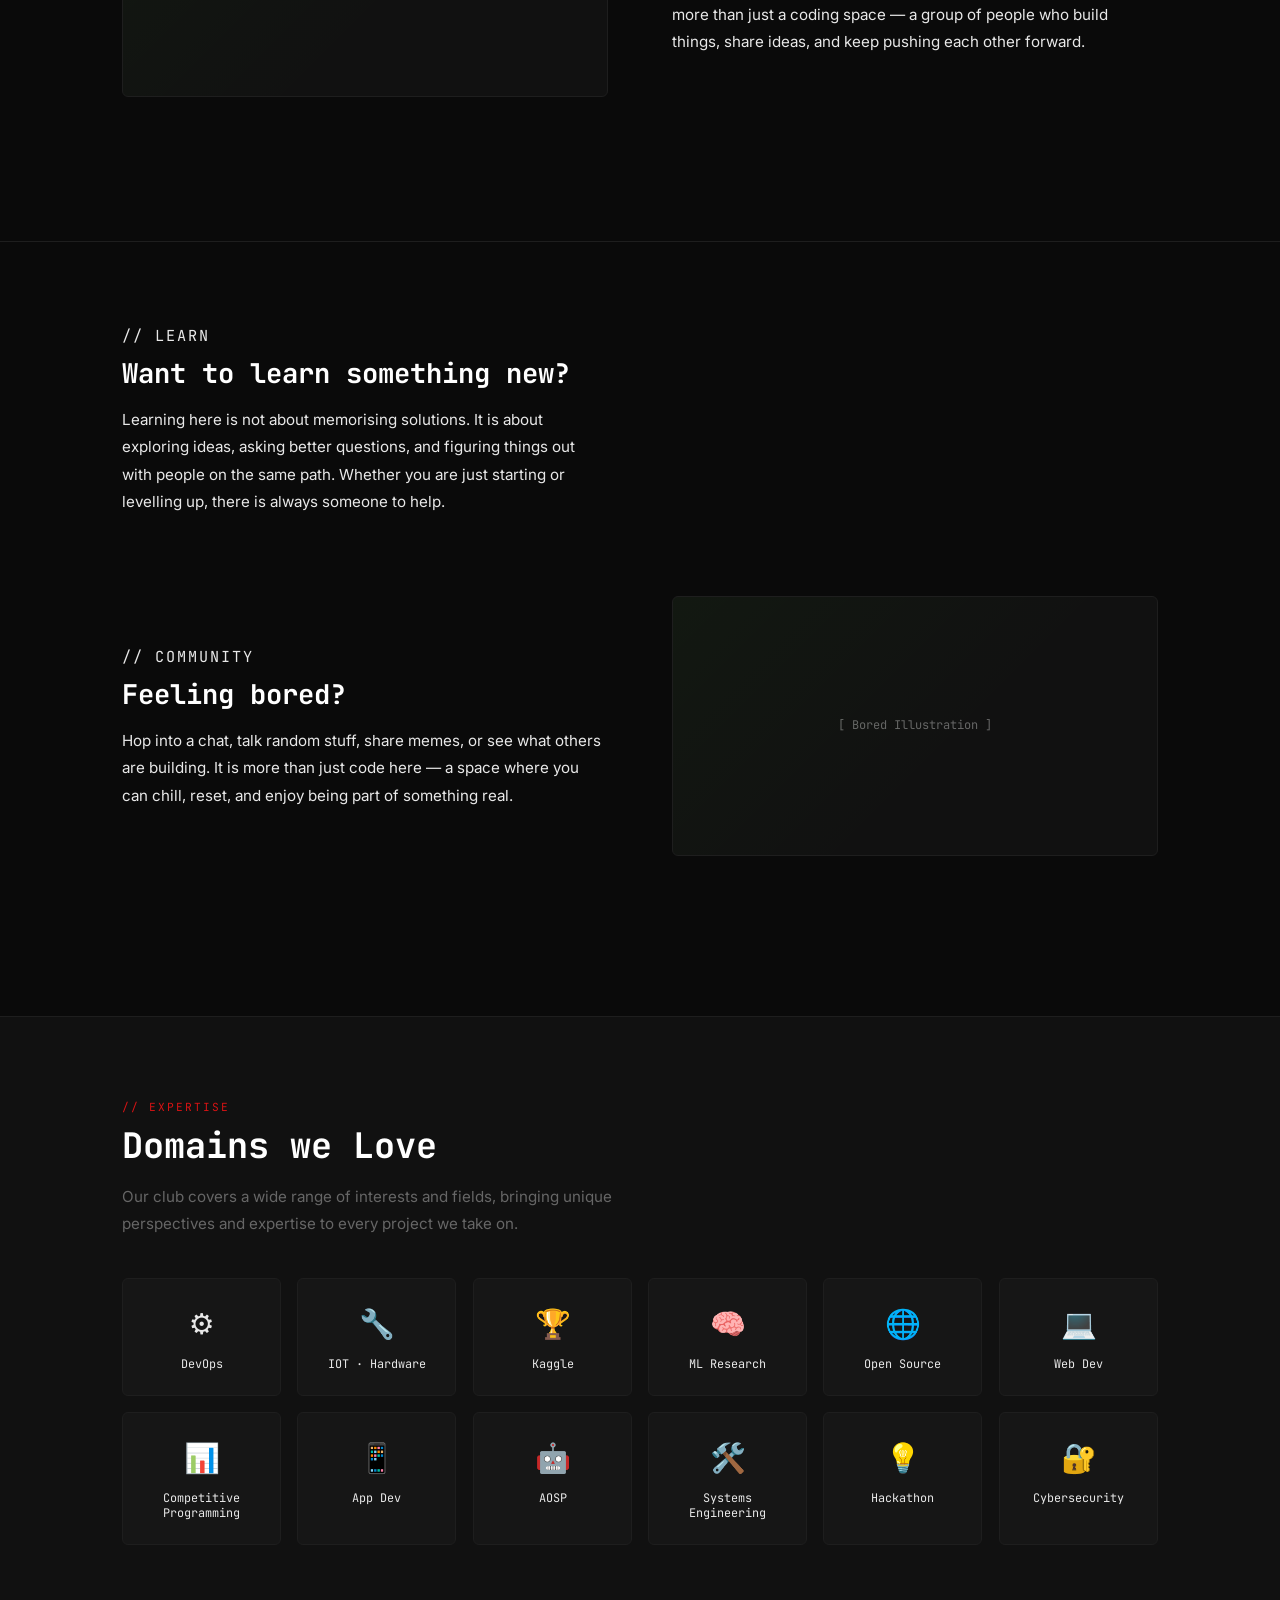
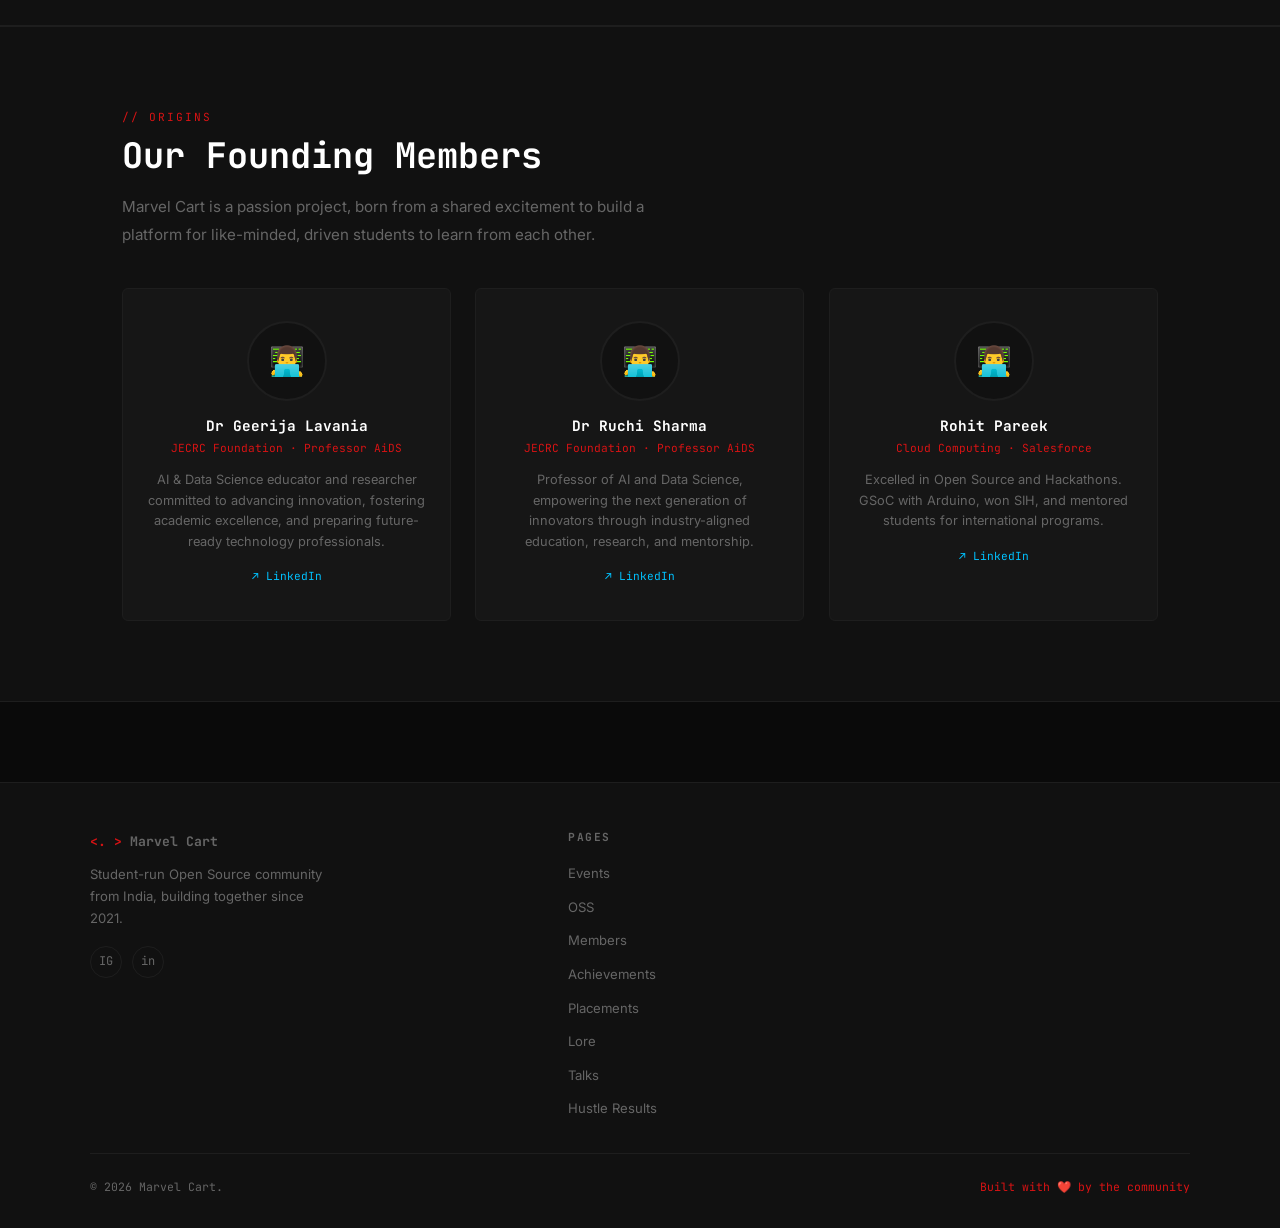
==== commit ba322fb6: "updated" ====
--- a/index.html
+++ b/index.html
@@ -44,13 +44,13 @@
     <ul class="nav-links" id="navLinks">
       <li><a href="index.html"        class="active">Home</a></li>
       <li><a href="events.html">Events</a></li>
-      <li><a href="oss.html">OSS</a></li>
+      <!-- <li><a href="oss.html">OSS</a></li> -->
       <li><a href="members.html">Members</a></li>
       <li><a href="achievements.html">Achievements</a></li>
-      <li><a href="placements.html">Placements</a></li>
+      <!-- <li><a href="placements.html">Placements</a></li> -->
       <li><a href="lore.html">Lore</a></li>
-      <li><a href="talks.html">Talks</a></li>
-      <li><a href="hustle.html">Hustle Results</a></li>
+      <!-- <li><a href="talks.html">Talks</a></li> -->
+      <!-- <li><a href="hustle.html">Hustle Results</a></li> -->
     </ul>
 
   </nav>
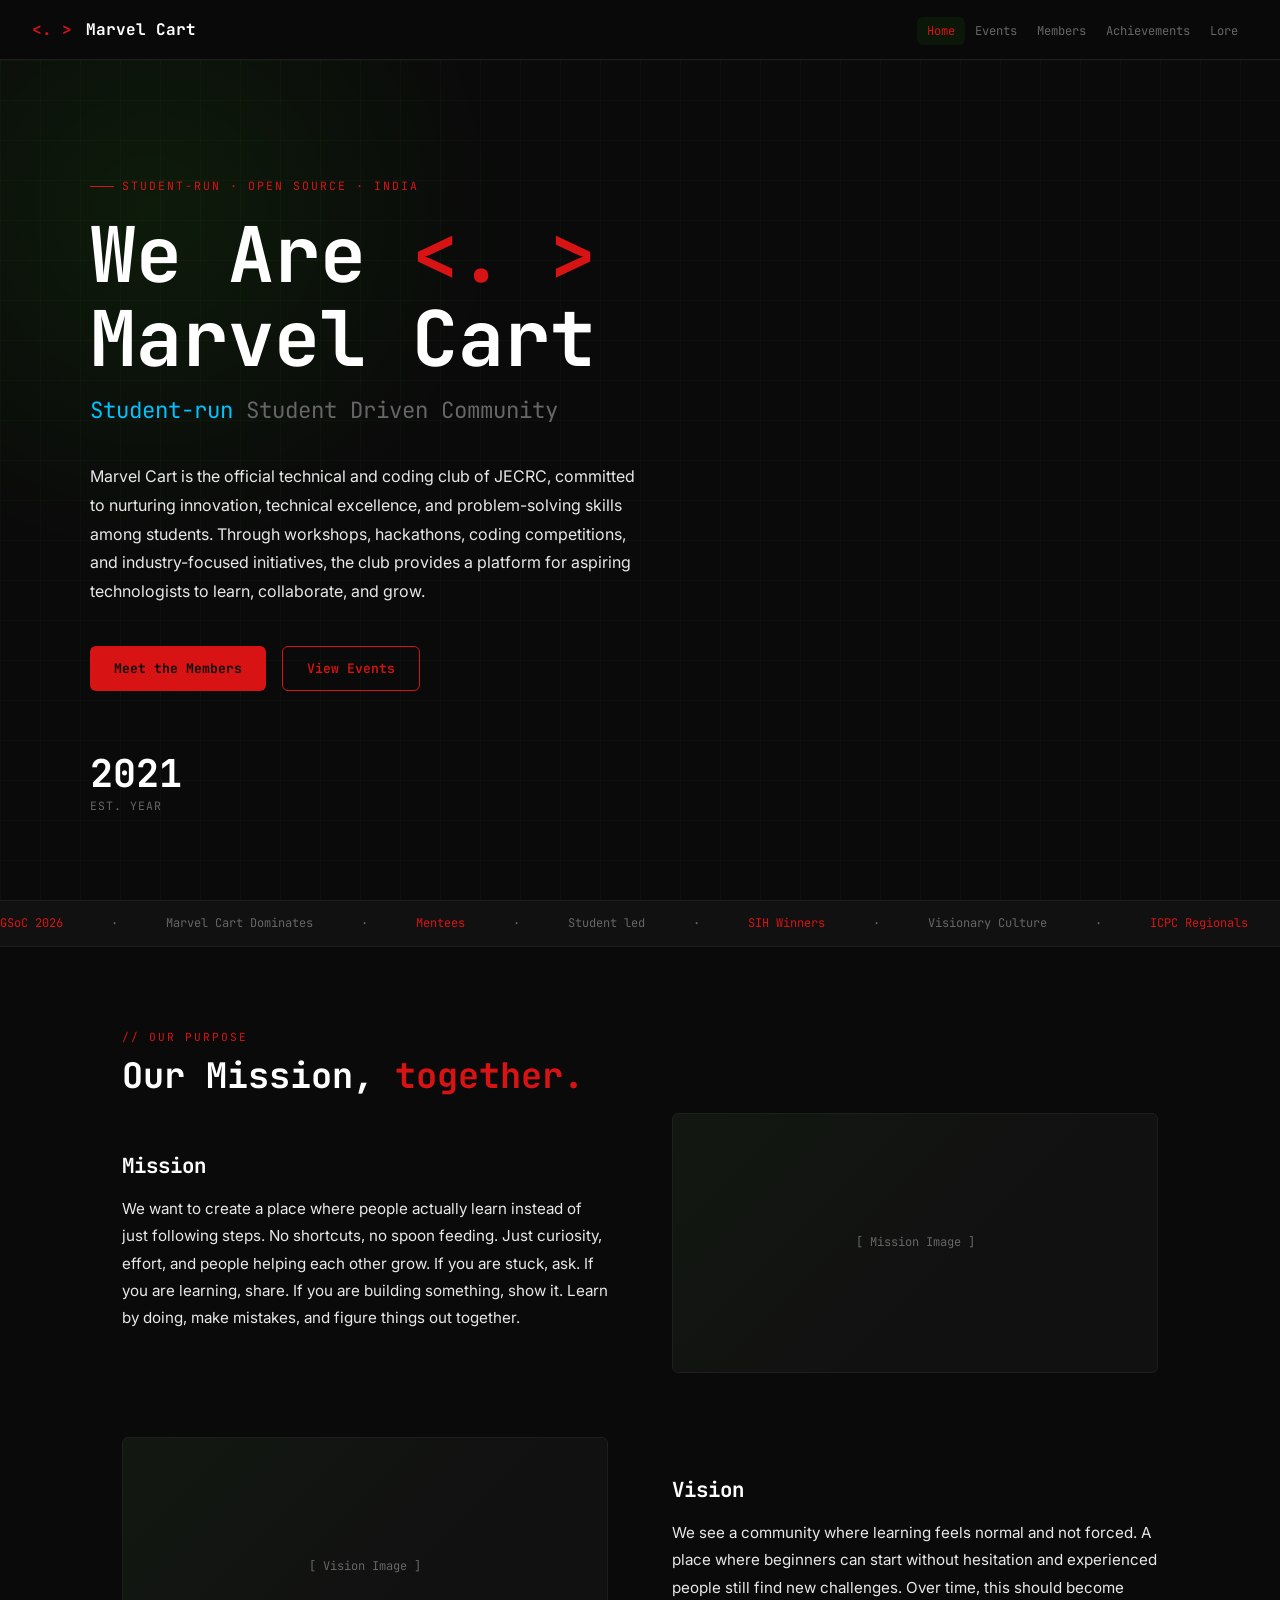
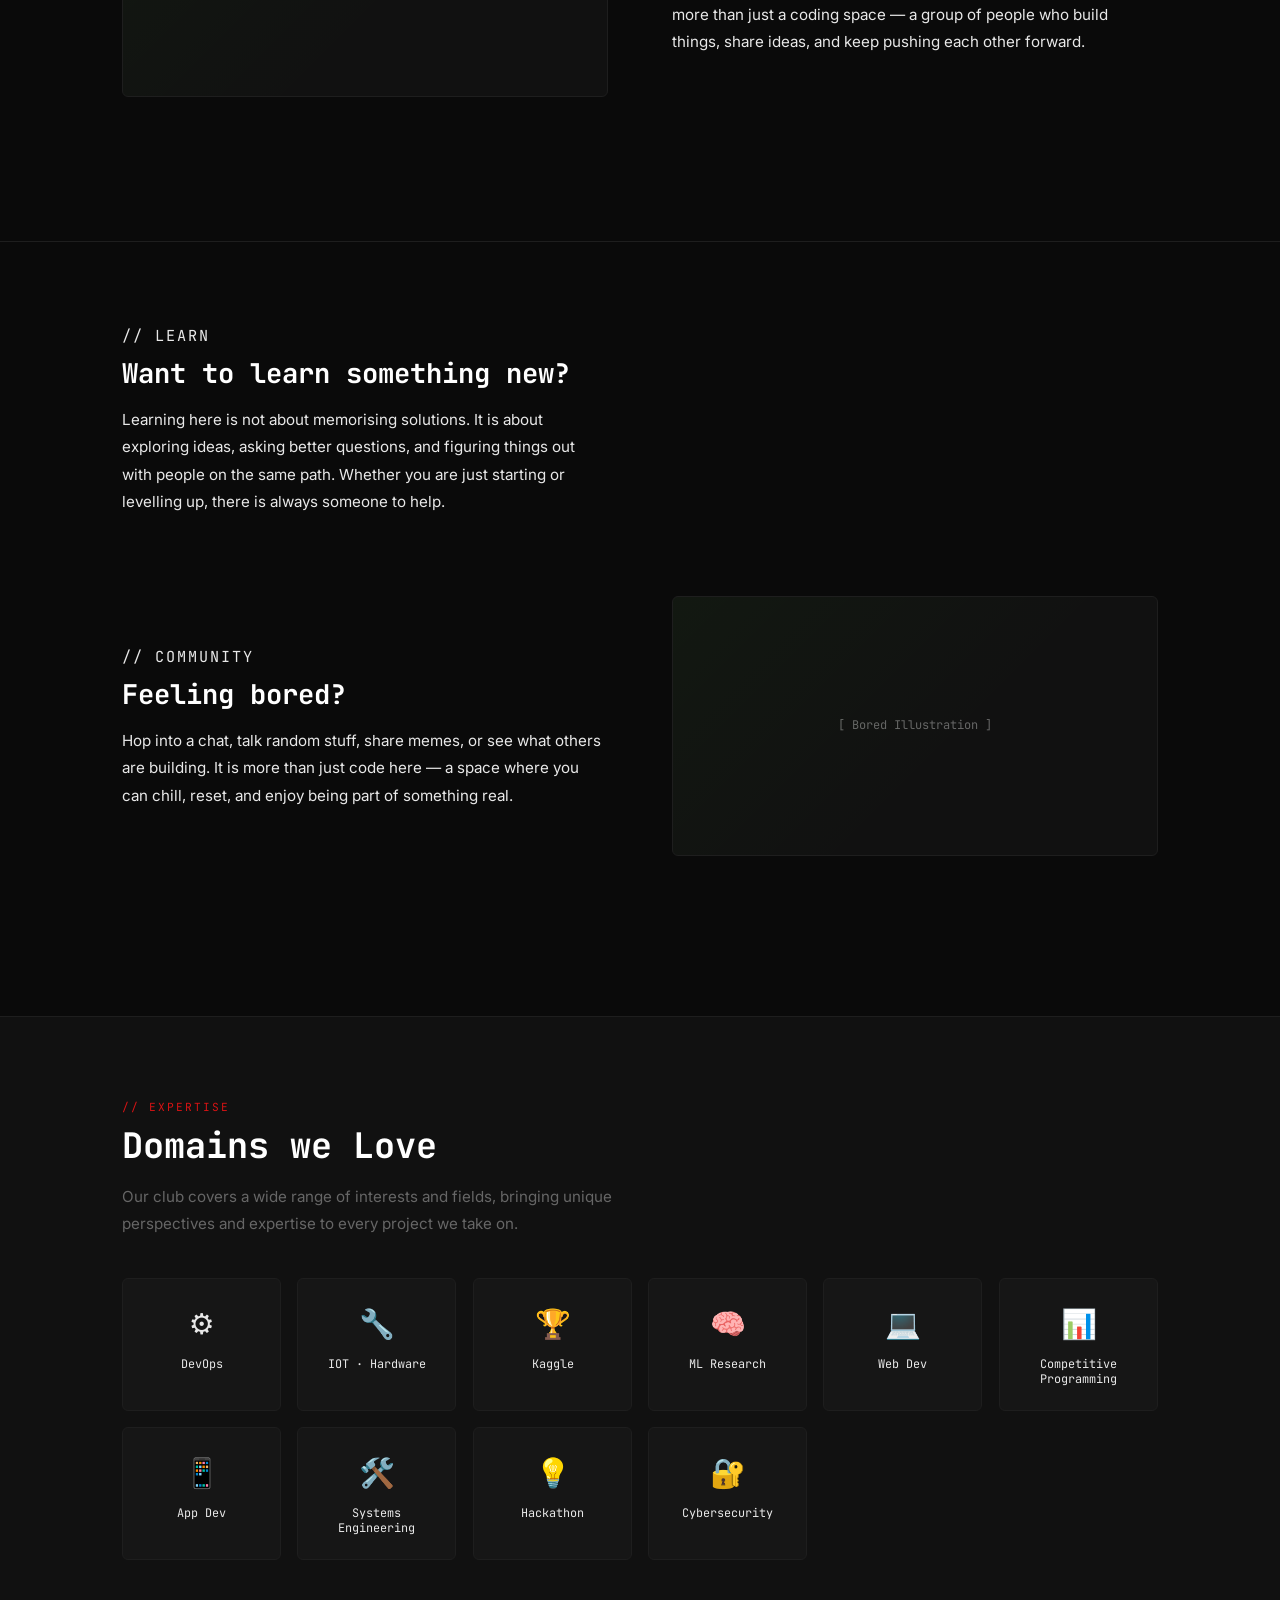
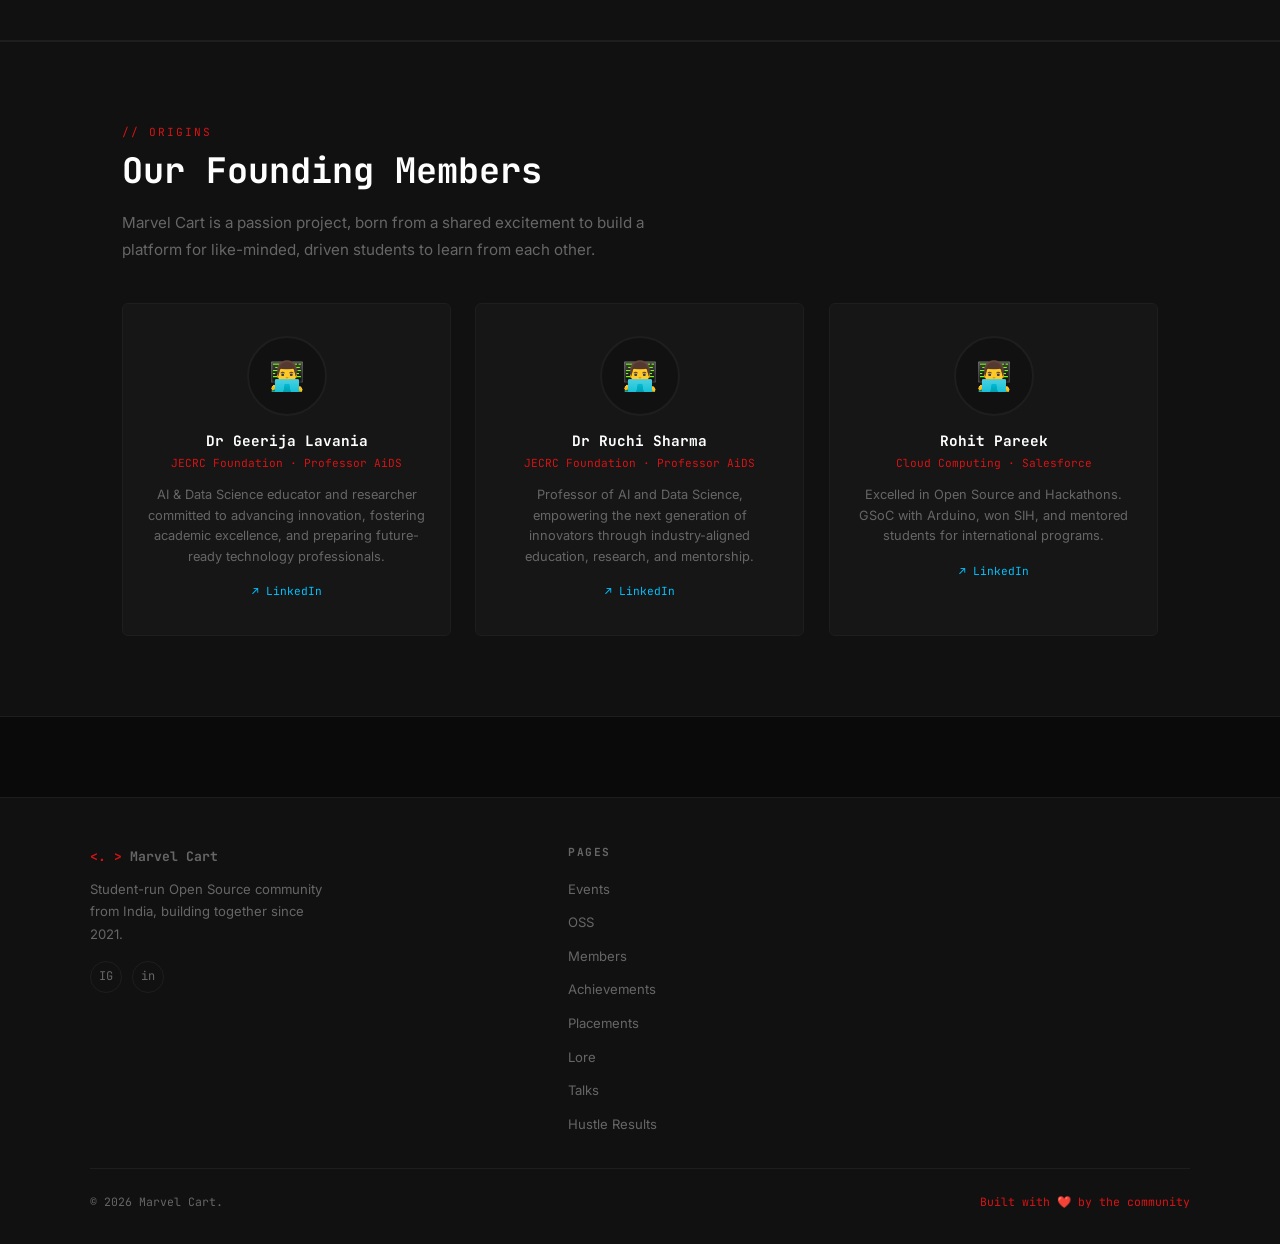
==== commit 8acf31db: "updated" ====
--- a/index.html
+++ b/index.html
@@ -149,10 +149,10 @@
     <div class="ticker-inner">
       <span class="highlight">GSoC 2026</span> <span>·</span>
       <span>Marvel Cart Dominates</span> <span>·</span>
-      <span class="highlight">13 Mentees</span> <span>·</span>
-      <span>Open Source</span> <span>·</span>
+      <span class="highlight">Mentees</span> <span>·</span>
+      <span>Student led</span> <span>·</span>
       <span class="highlight">SIH Winners</span> <span>·</span>
-      <span>CP Culture</span> <span>·</span>
+      <span>Visionary Culture</span> <span>·</span>
       <span class="highlight">ICPC Regionals</span> <span>·</span>
       <span>Hackathons</span> <span>·</span>
       <!-- Duplicate for seamless loop -->
@@ -292,11 +292,11 @@
         <div class="domain-card reveal reveal-scale"><div class="domain-icon">🔧</div><div class="domain-name">IOT · Hardware</div></div>
         <div class="domain-card reveal reveal-scale"><div class="domain-icon">🏆</div><div class="domain-name">Kaggle</div></div>
         <div class="domain-card reveal reveal-scale"><div class="domain-icon">🧠</div><div class="domain-name">ML Research</div></div>
-        <div class="domain-card reveal reveal-scale"><div class="domain-icon">🌐</div><div class="domain-name">Open Source</div></div>
+        <!-- <div class="domain-card reveal reveal-scale"><div class="domain-icon">🌐</div><div class="domain-name">Open Source</div></div> -->
         <div class="domain-card reveal reveal-scale"><div class="domain-icon">💻</div><div class="domain-name">Web Dev</div></div>
         <div class="domain-card reveal reveal-scale"><div class="domain-icon">📊</div><div class="domain-name">Competitive Programming</div></div>
         <div class="domain-card reveal reveal-scale"><div class="domain-icon">📱</div><div class="domain-name">App Dev</div></div>
-        <div class="domain-card reveal reveal-scale"><div class="domain-icon">🤖</div><div class="domain-name">AOSP</div></div>
+        <!-- <div class="domain-card reveal reveal-scale"><div class="domain-icon">🤖</div><div class="domain-name">AOSP</div></div> -->
         <div class="domain-card reveal reveal-scale"><div class="domain-icon">🛠️</div><div class="domain-name">Systems Engineering</div></div>
         <div class="domain-card reveal reveal-scale"><div class="domain-icon">💡</div><div class="domain-name">Hackathon</div></div>
         <div class="domain-card reveal reveal-scale"><div class="domain-icon">🔐</div><div class="domain-name">Cybersecurity</div></div>
--- a/styles.css
+++ b/styles.css
@@ -1,5 +1,5 @@
 /* ============================================================
-   POINT BLANK — styles.css
+   MARVEL CART — styles.css
    Shared stylesheet used by every page on the site.
    Contains: tokens, reset, typography, navbar, footer,
              buttons, cards, tags, utilities
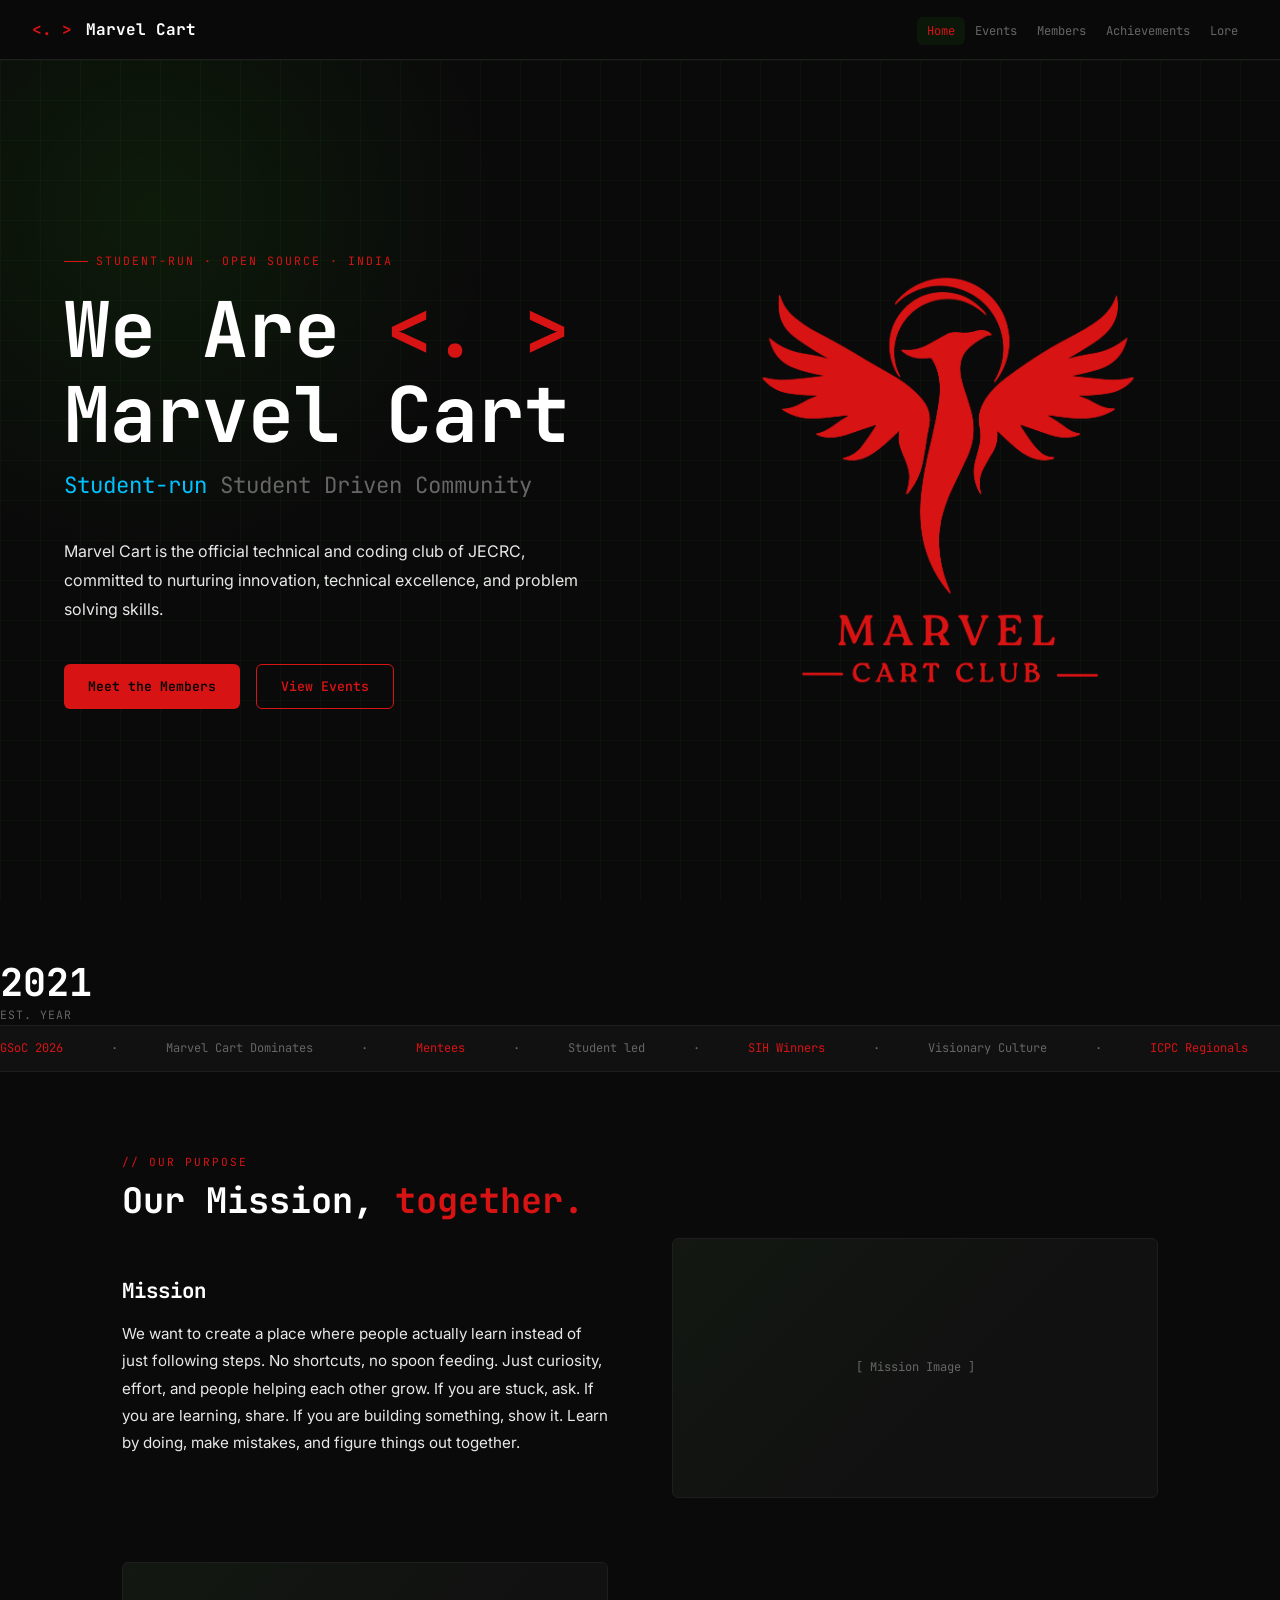
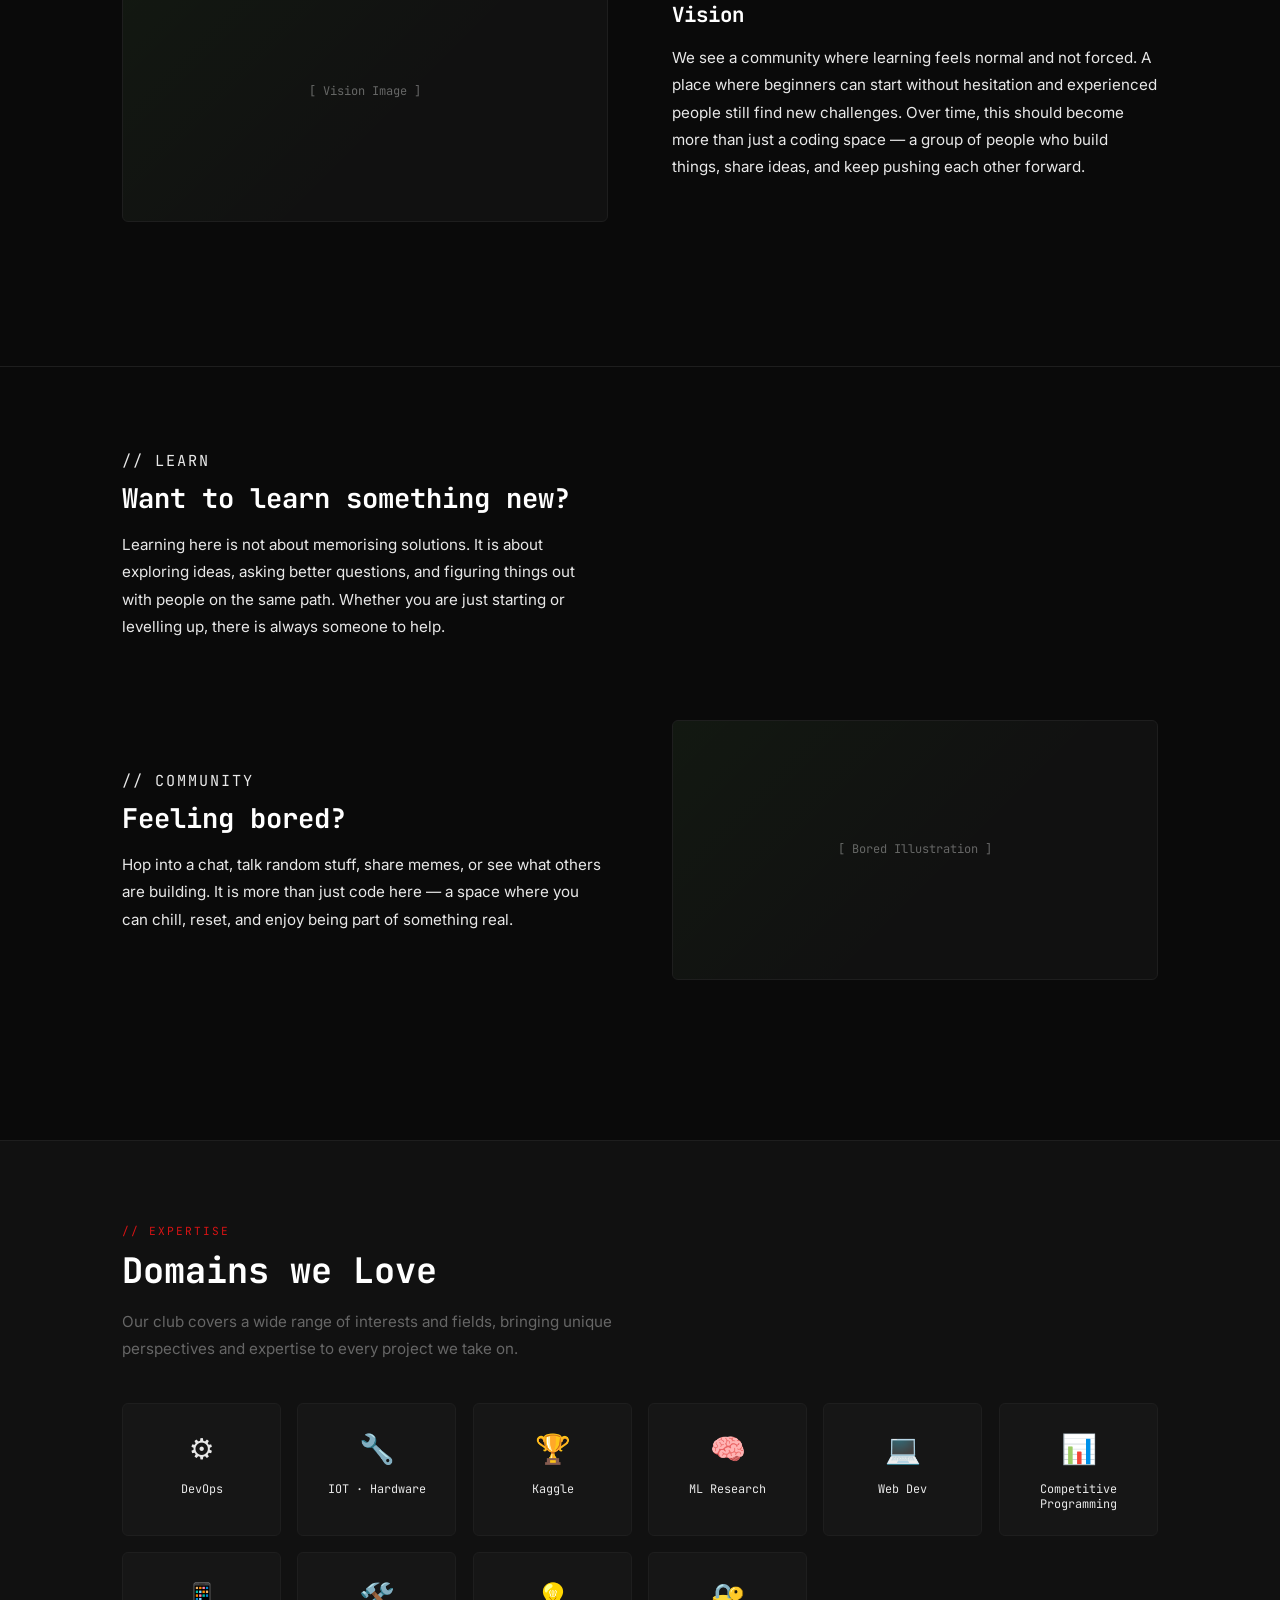
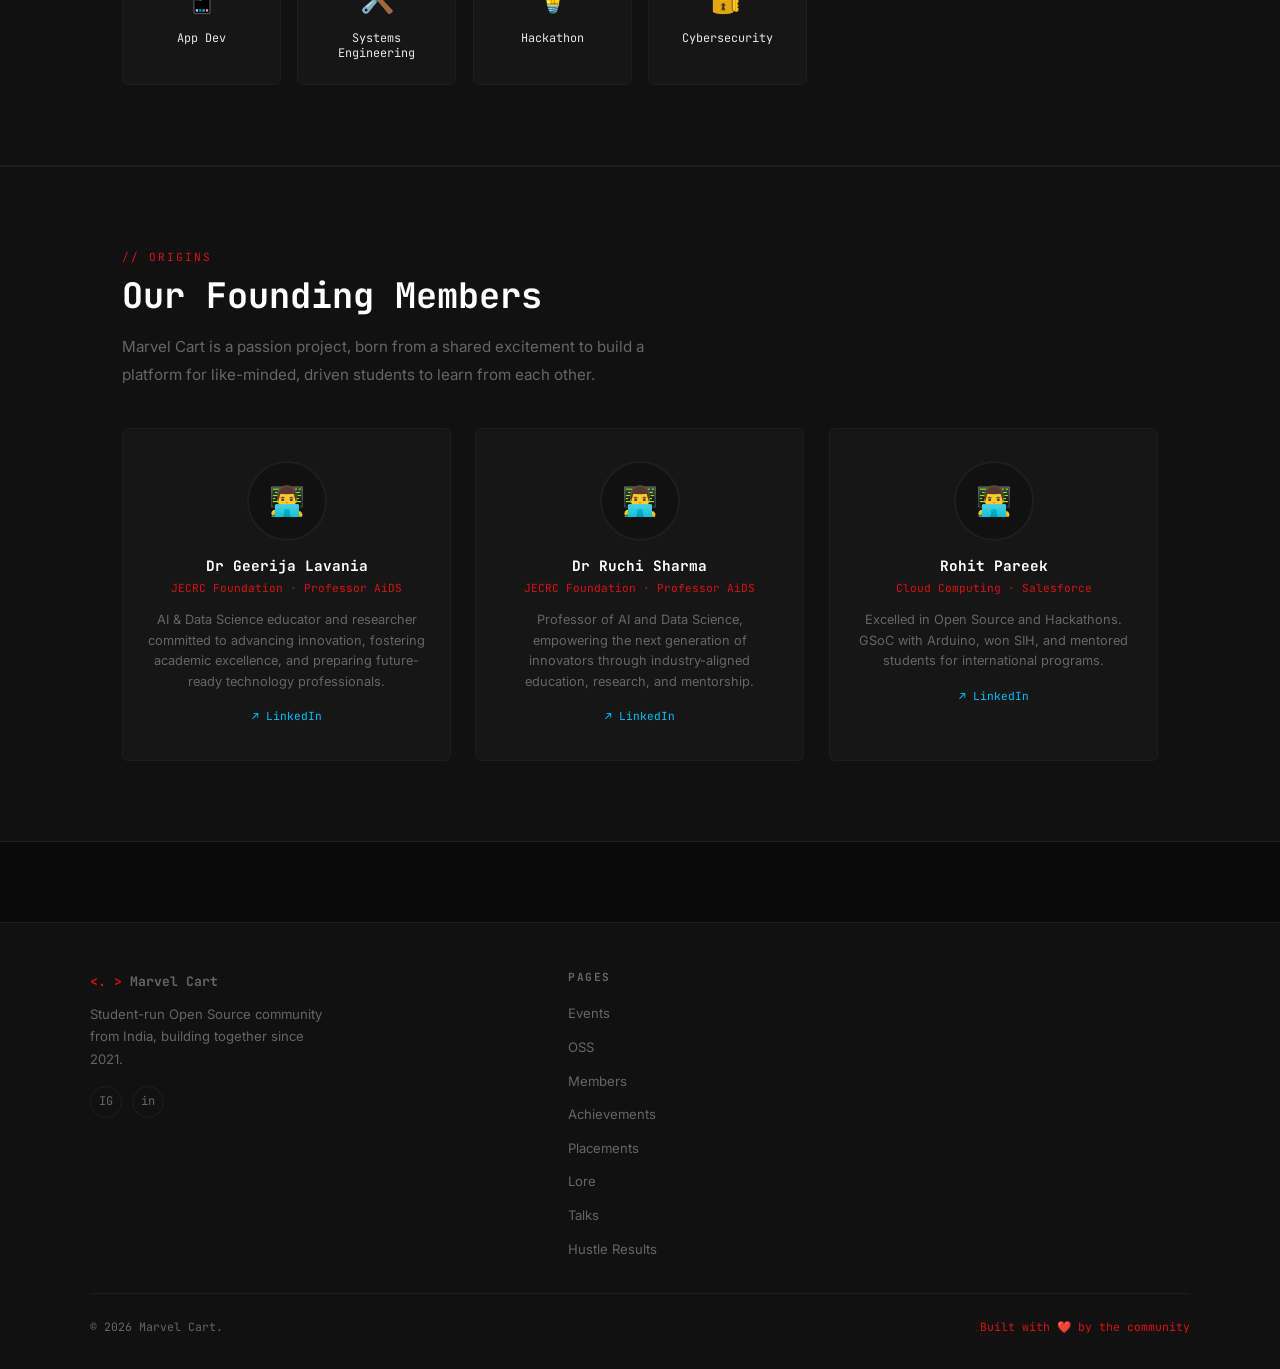
==== commit 36b0242b: "your message here" ====
--- a/index.html
+++ b/index.html
@@ -61,33 +61,58 @@
        Full-viewport opener. bg-grid + glow-spot classes
        apply the faint grid and radial glow from styles.css.
        ===================================================== -->
-  <section class="hero bg-grid glow-spot">
+ <section class="hero bg-grid glow-spot">
+
     <div class="hero-inner">
 
-      <!-- Eyebrow label (small text above the H1) -->
-      <p class="hero-eyebrow">Student-run · Open Source · India</p>
-
-      <!-- Main heading -->
-      <h1>
-        We Are <span class="bracket">&lt;. &gt;</span><br />
-        Marvel Cart
-      </h1>
-
-      <!-- Subtitle line below the H1 -->
-      <p class="hero-subtitle">
-        <span class="text-accent2">Student-run</span> Student Driven Community
-      </p>
-
-      <!-- Short body copy -->
-      <p class="hero-desc">
-        Marvel Cart is the official technical and coding club of JECRC, committed to nurturing innovation, technical excellence, and problem-solving skills among students. Through workshops, hackathons, coding competitions, and industry-focused initiatives, the club provides a platform for aspiring technologists to learn, collaborate, and grow.
-      </p>
-
-      <!-- CTA buttons -->
-      <div class="hero-cta">
-        <a href="members.html" class="btn btn-primary">Meet the Members</a>
-        <a href="events.html"  class="btn btn-outline">View Events</a>
-      </div>
+        <div class="hero-content">
+
+            <p class="hero-eyebrow">
+                Student-run · Open Source · India
+            </p>
+
+            <h1>
+                We Are <span class="bracket">&lt;. &gt;</span><br>
+                Marvel Cart
+            </h1>
+
+            <p class="hero-subtitle">
+                <span class="text-accent2">Student-run</span>
+                Student Driven Community
+            </p>
+
+            <p class="hero-desc">
+                Marvel Cart is the official technical and coding club of JECRC,
+                committed to nurturing innovation, technical excellence,
+                and problem solving skills.
+            </p>
+
+            <div class="hero-cta">
+                <a href="members.html" class="btn btn-primary">
+                    Meet the Members
+                </a>
+
+                <a href="events.html" class="btn btn-outline">
+                    View Events
+                </a>
+            </div>
+
+        </div>
+
+        <div class="hero-image">
+
+            <div class="logo-glow"></div>
+
+            <img src="images/marvel cart logo.png"  alt="Marvel Cart">
+                 
+
+        </div>
+
+    </div>
+
+</section>
+
+     
 
       <!-- Statistics strip at the bottom of the hero -->
       <div class="hero-stats">
@@ -116,7 +141,7 @@
   <!-- =====================================================
        GSoC 2026 ANNOUNCEMENT BANNER
        ===================================================== -->
-  <!-- <div class="container gsoc-wrap">
+  <!--<div class="container gsoc-wrap">
     <div class="gsoc-banner">
       <div class="gsoc-left">
         <div class="gsoc-icon">☀️</div>
--- a/index.css
+++ b/index.css
@@ -20,18 +20,34 @@
    Full-viewport section. Grid overlay and glow come from
    styles.css via .bg-grid and .glow-spot classes.
    ──────────────────────────────────────────────────────────── */
-.hero {
-  min-height: calc(100vh - 60px); /* 60px = navbar height */
-  display:         flex;
-  flex-direction:  column;
-  justify-content: center;
-  padding:         6rem 2rem 4rem;
-}
-
-.hero-inner {
-  max-width: 1100px;
-  margin:    0 auto;
-  width:     100%;
+.hero{
+
+    min-height:calc(100vh - 60px);
+
+    display:flex;
+
+    justify-content:center;
+
+    align-items:center;
+
+    padding:6rem 5%;
+
+}
+
+.hero-inner{
+
+    max-width:1400px;
+
+    width:100%;
+
+    display:grid;
+
+    grid-template-columns:1fr 1fr;
+
+    align-items:center;
+
+    gap:80px;
+
 }
 
 /* Small eyebrow line above the main heading */
